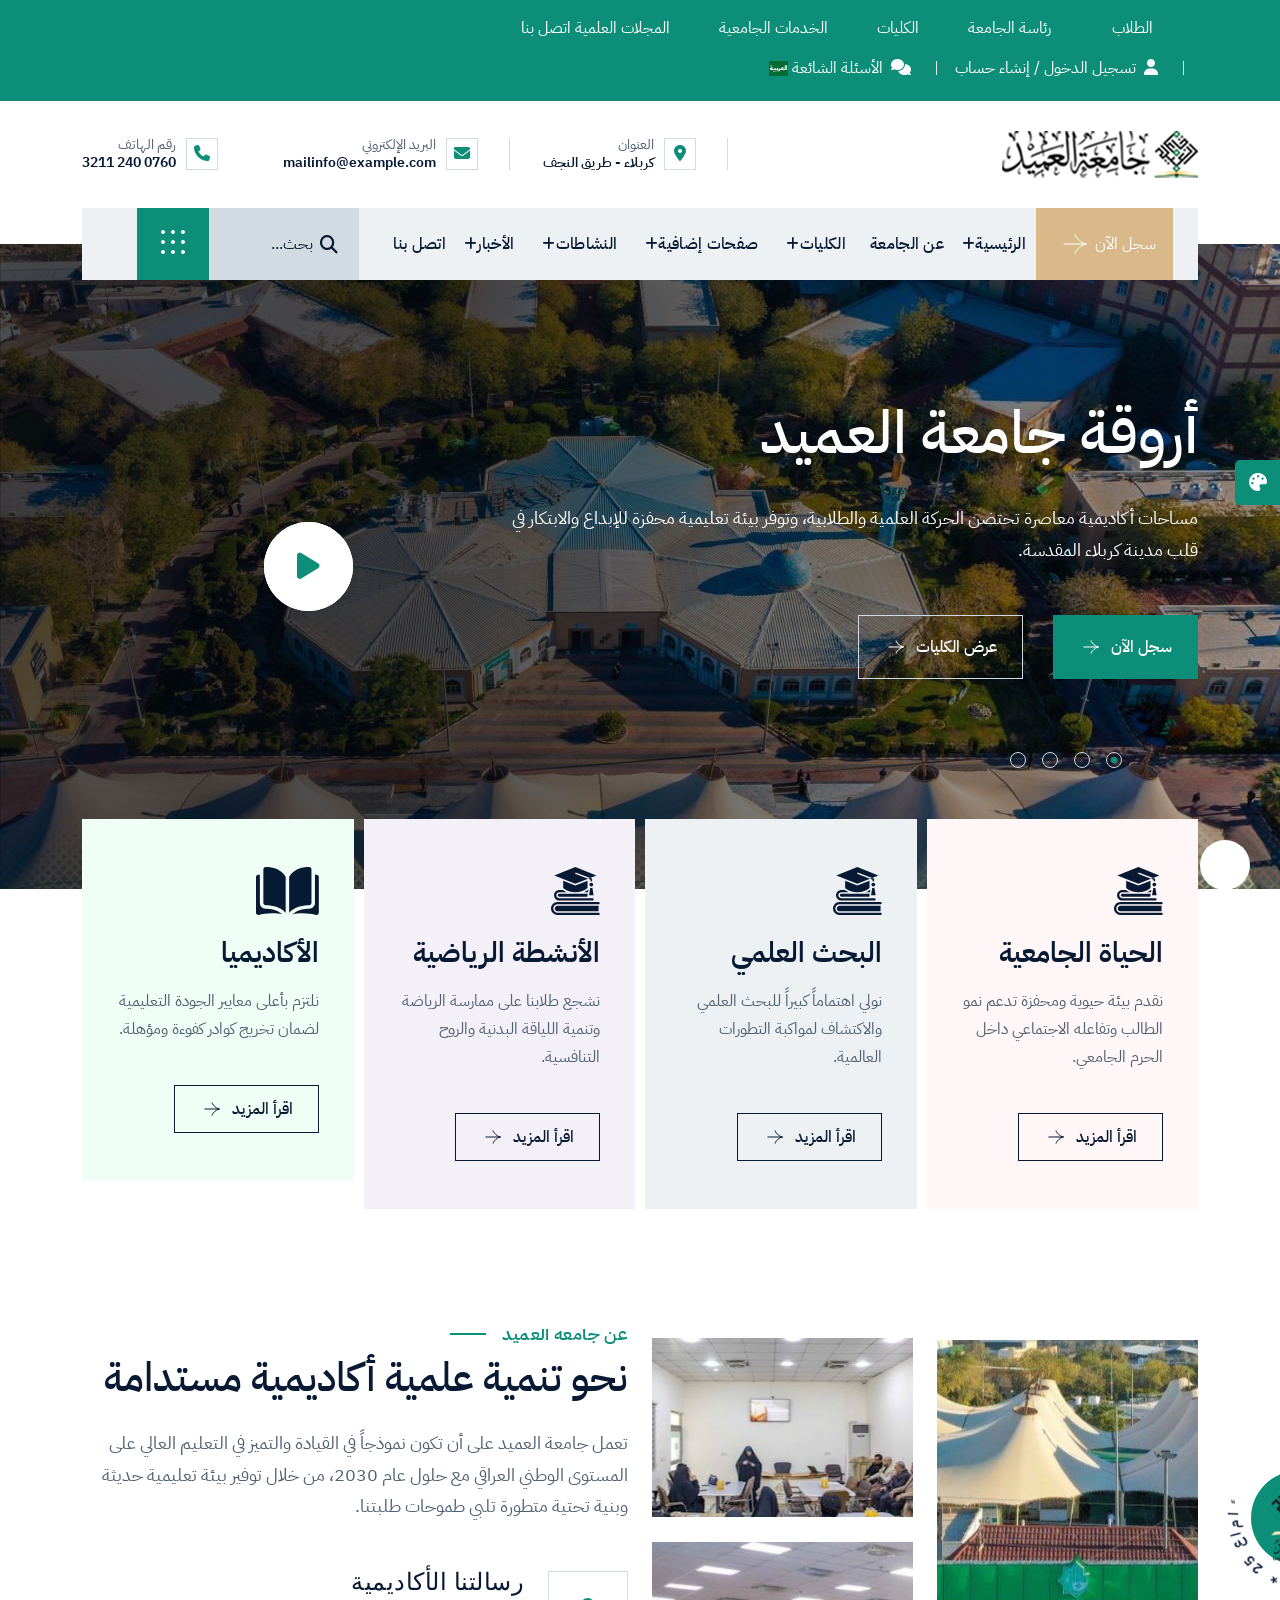
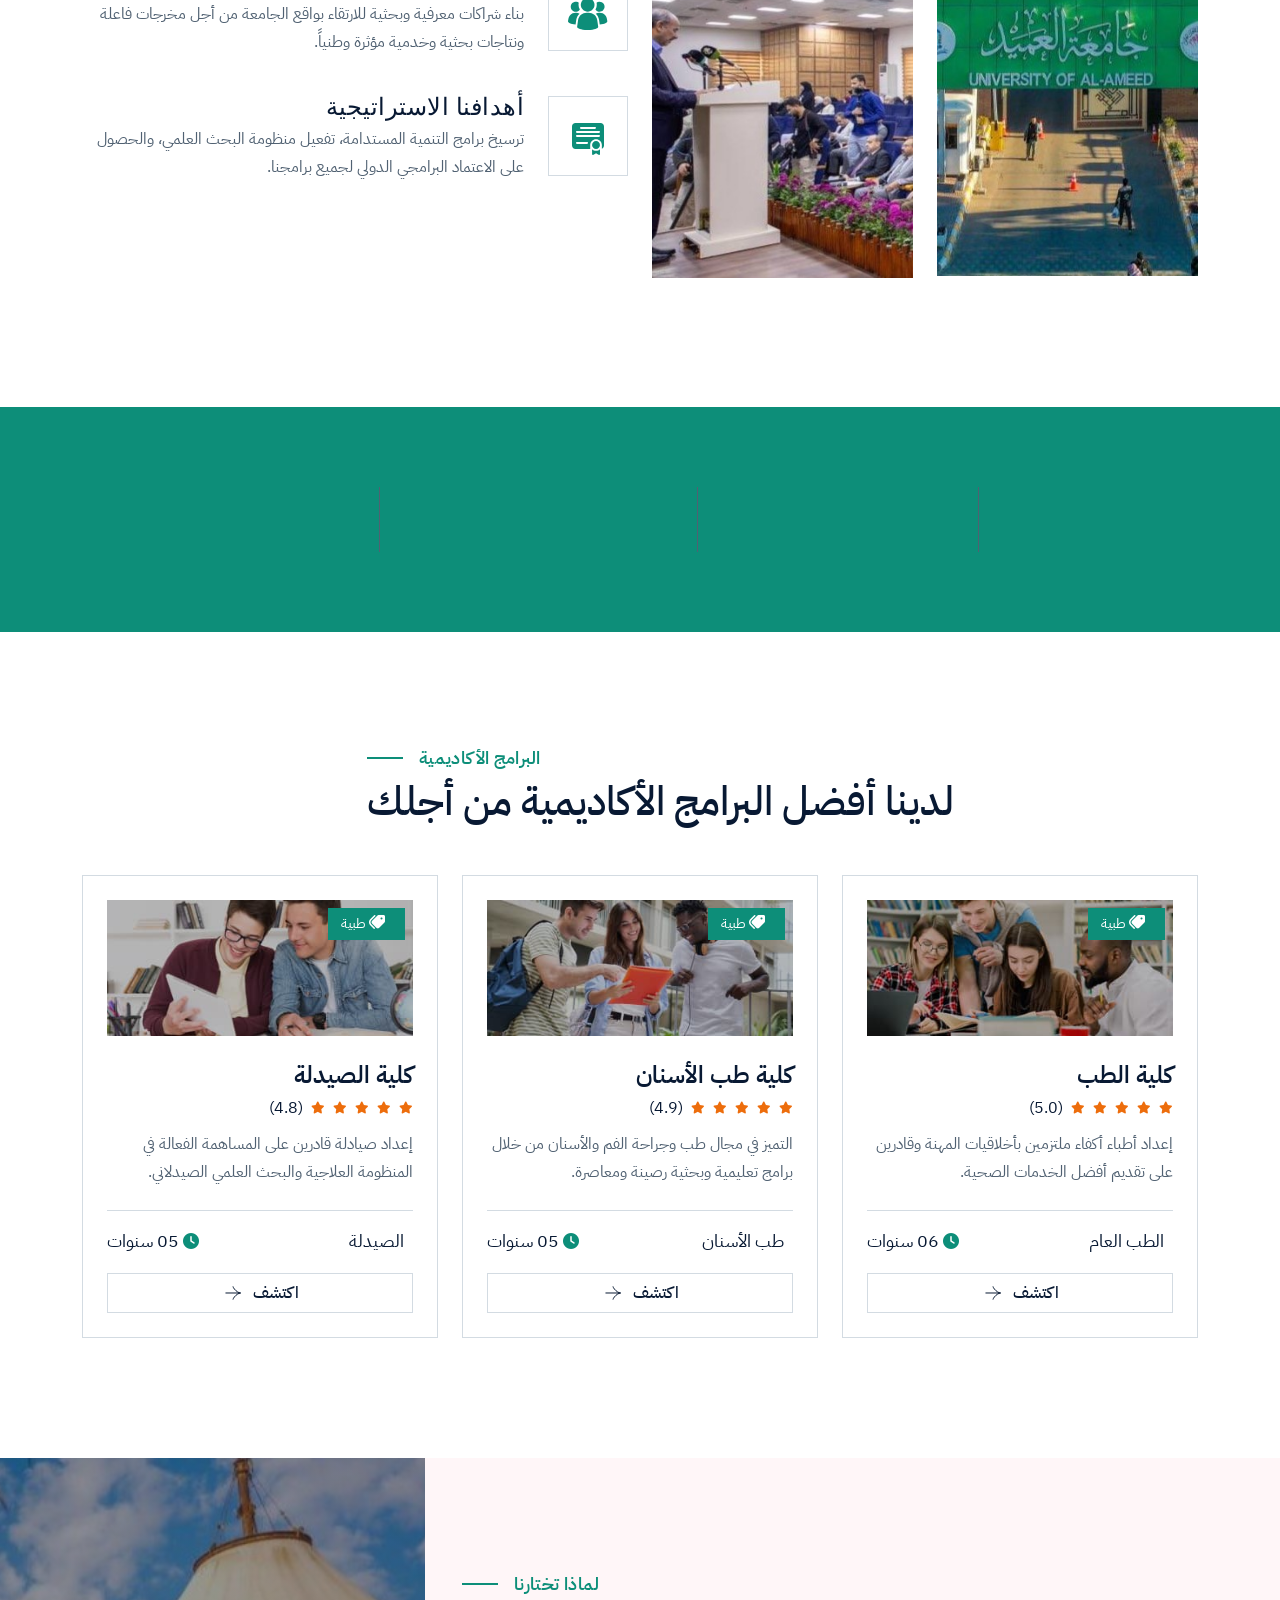
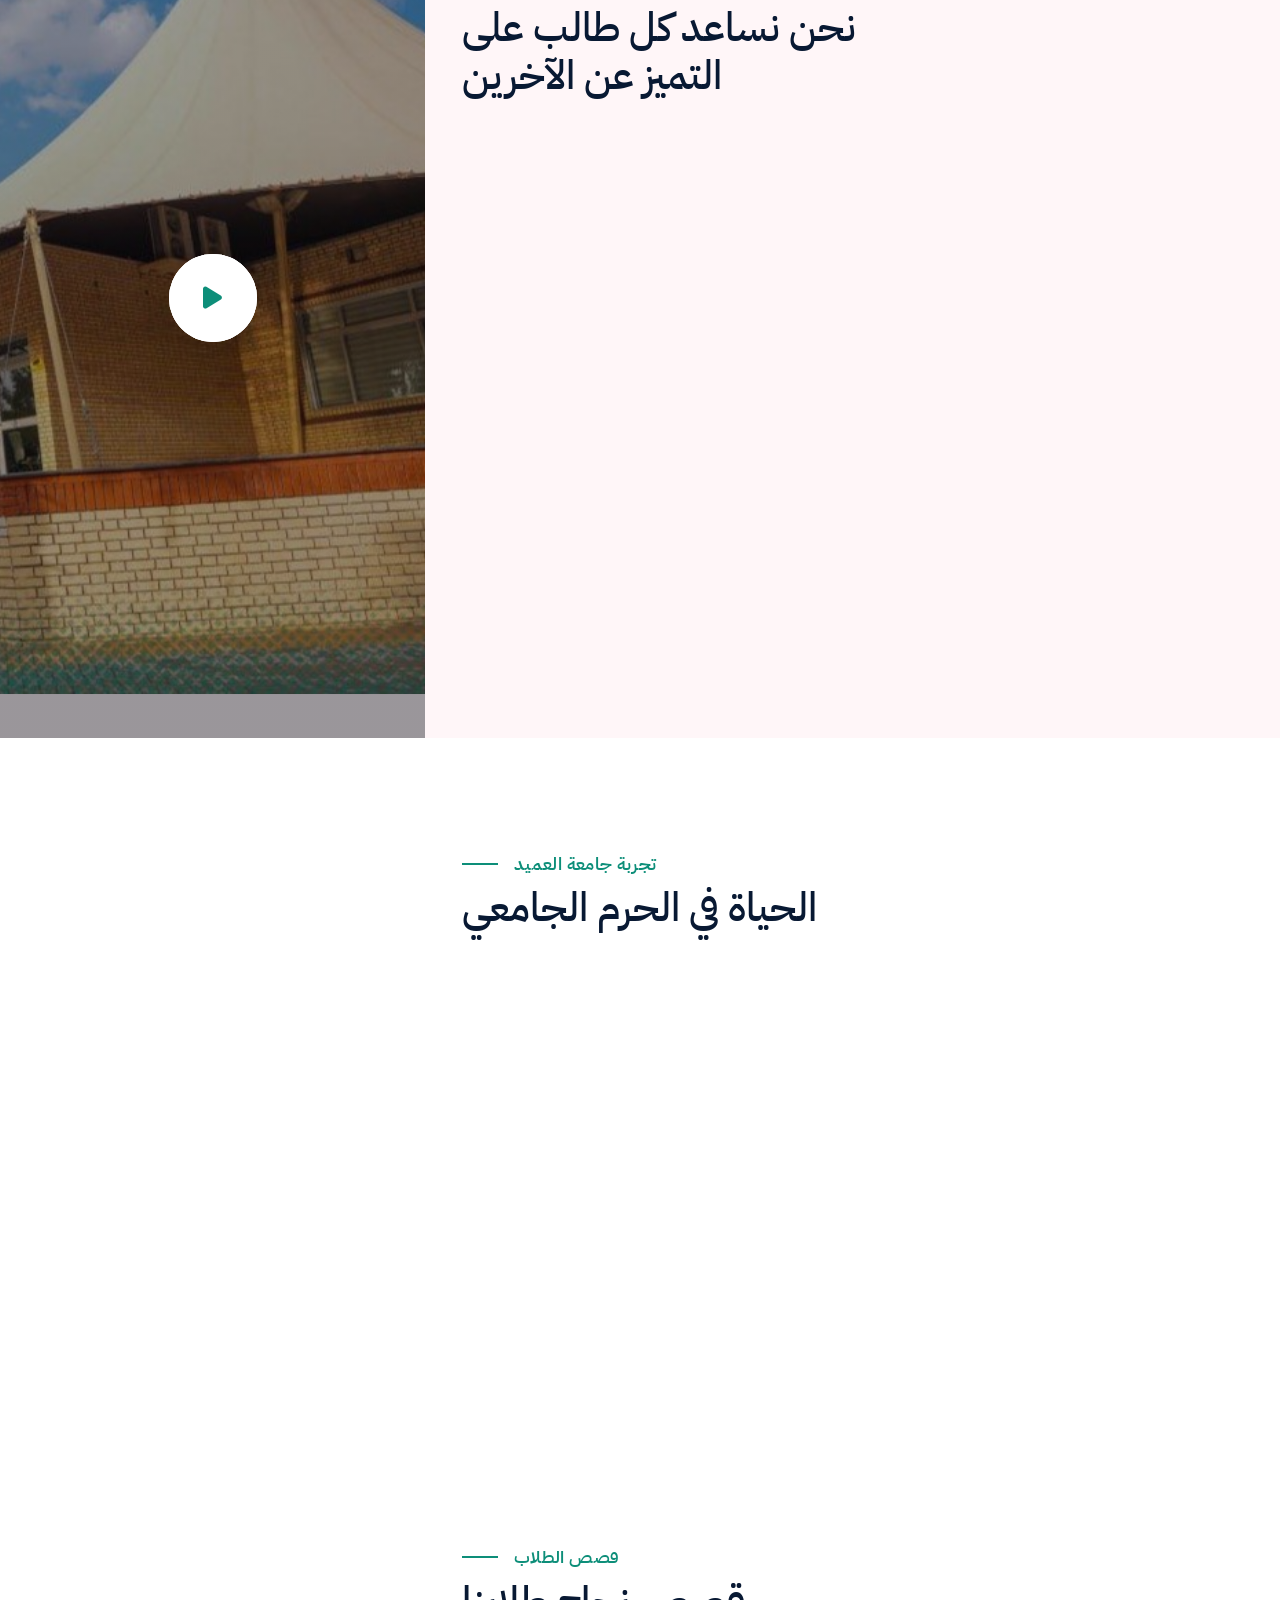
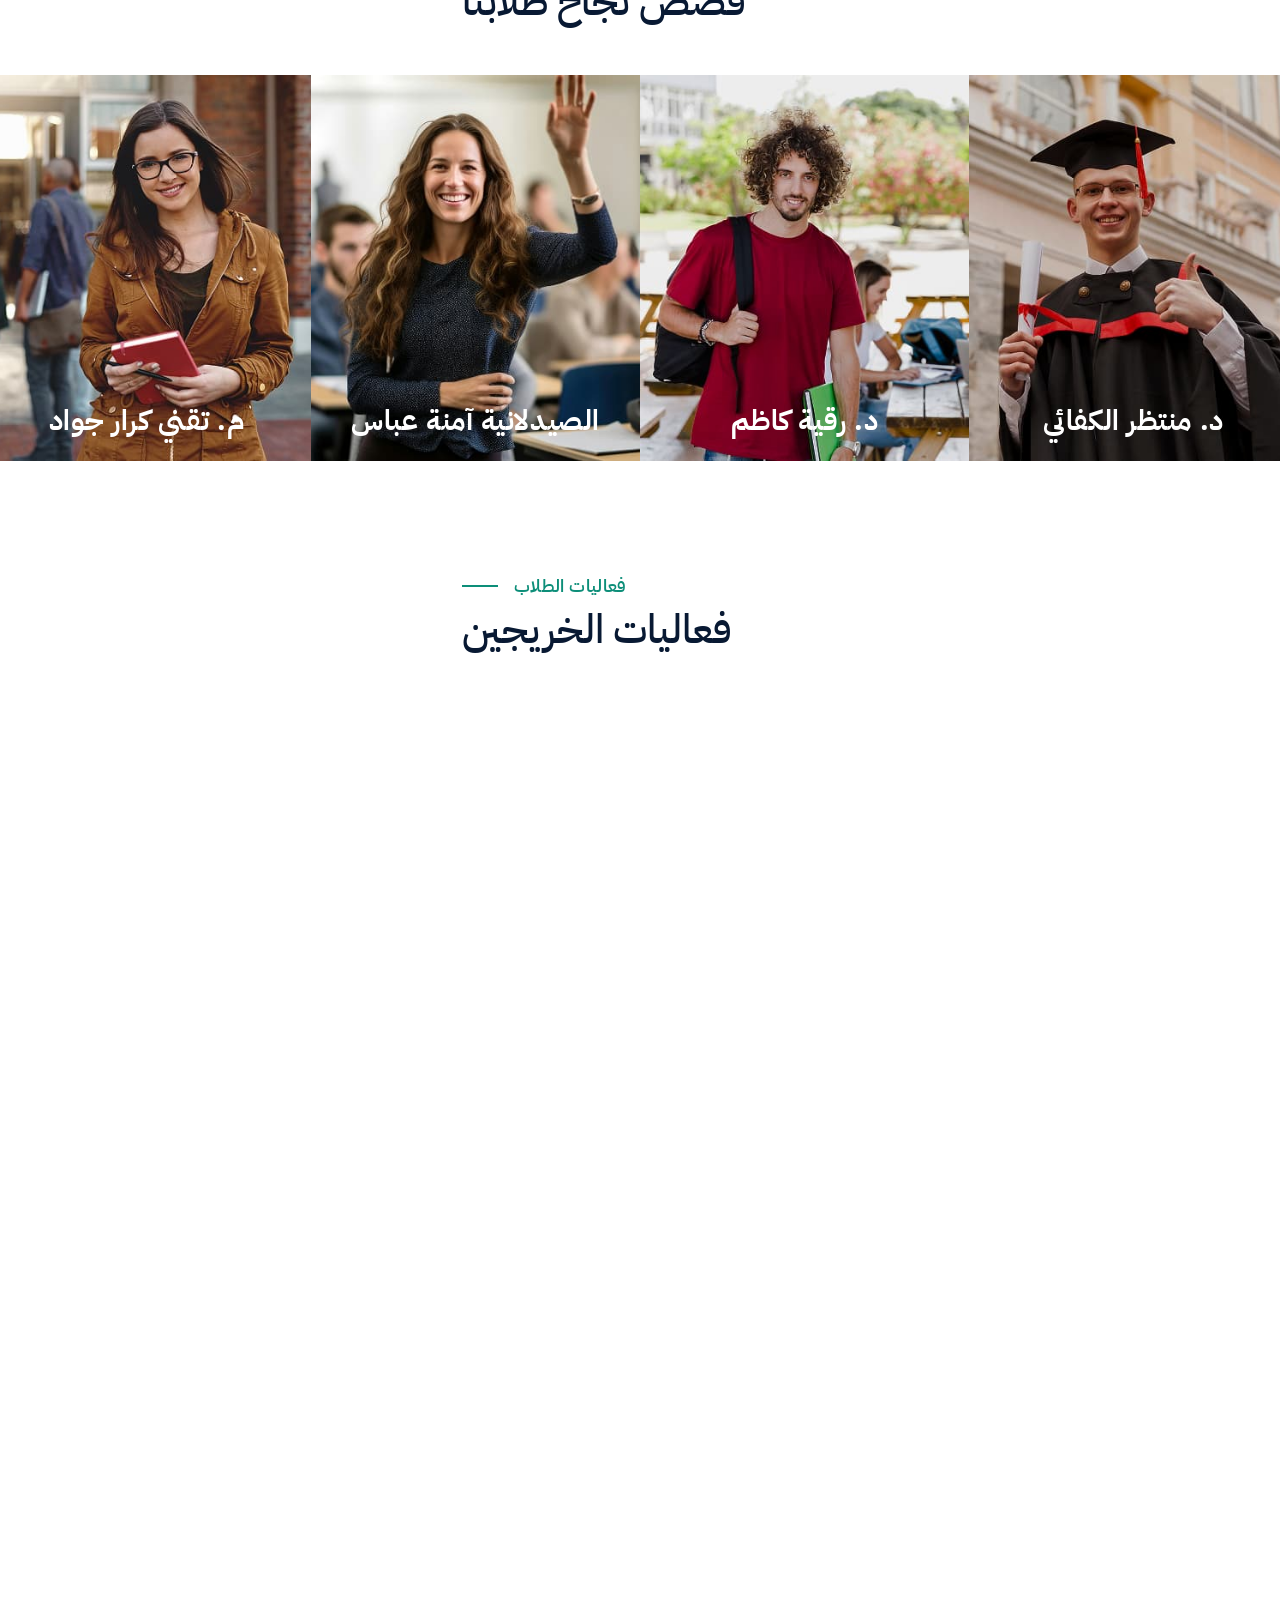
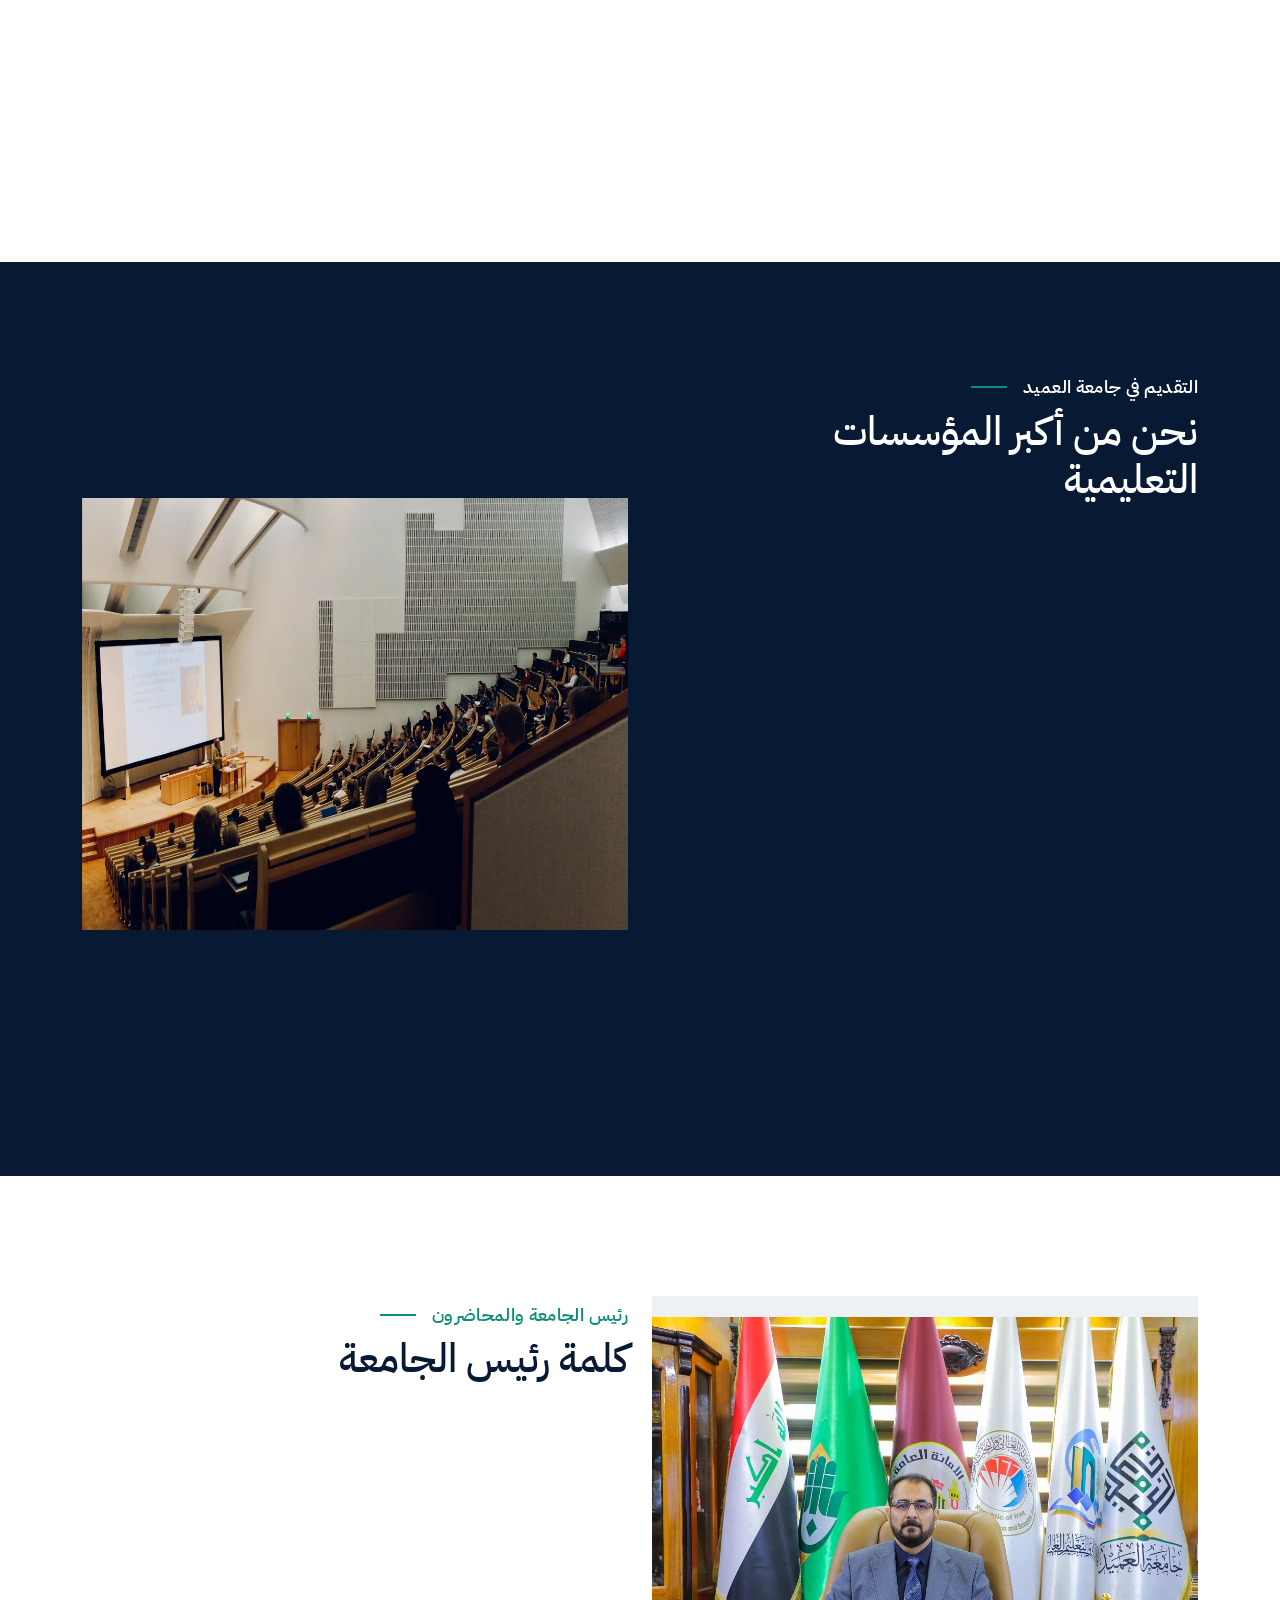
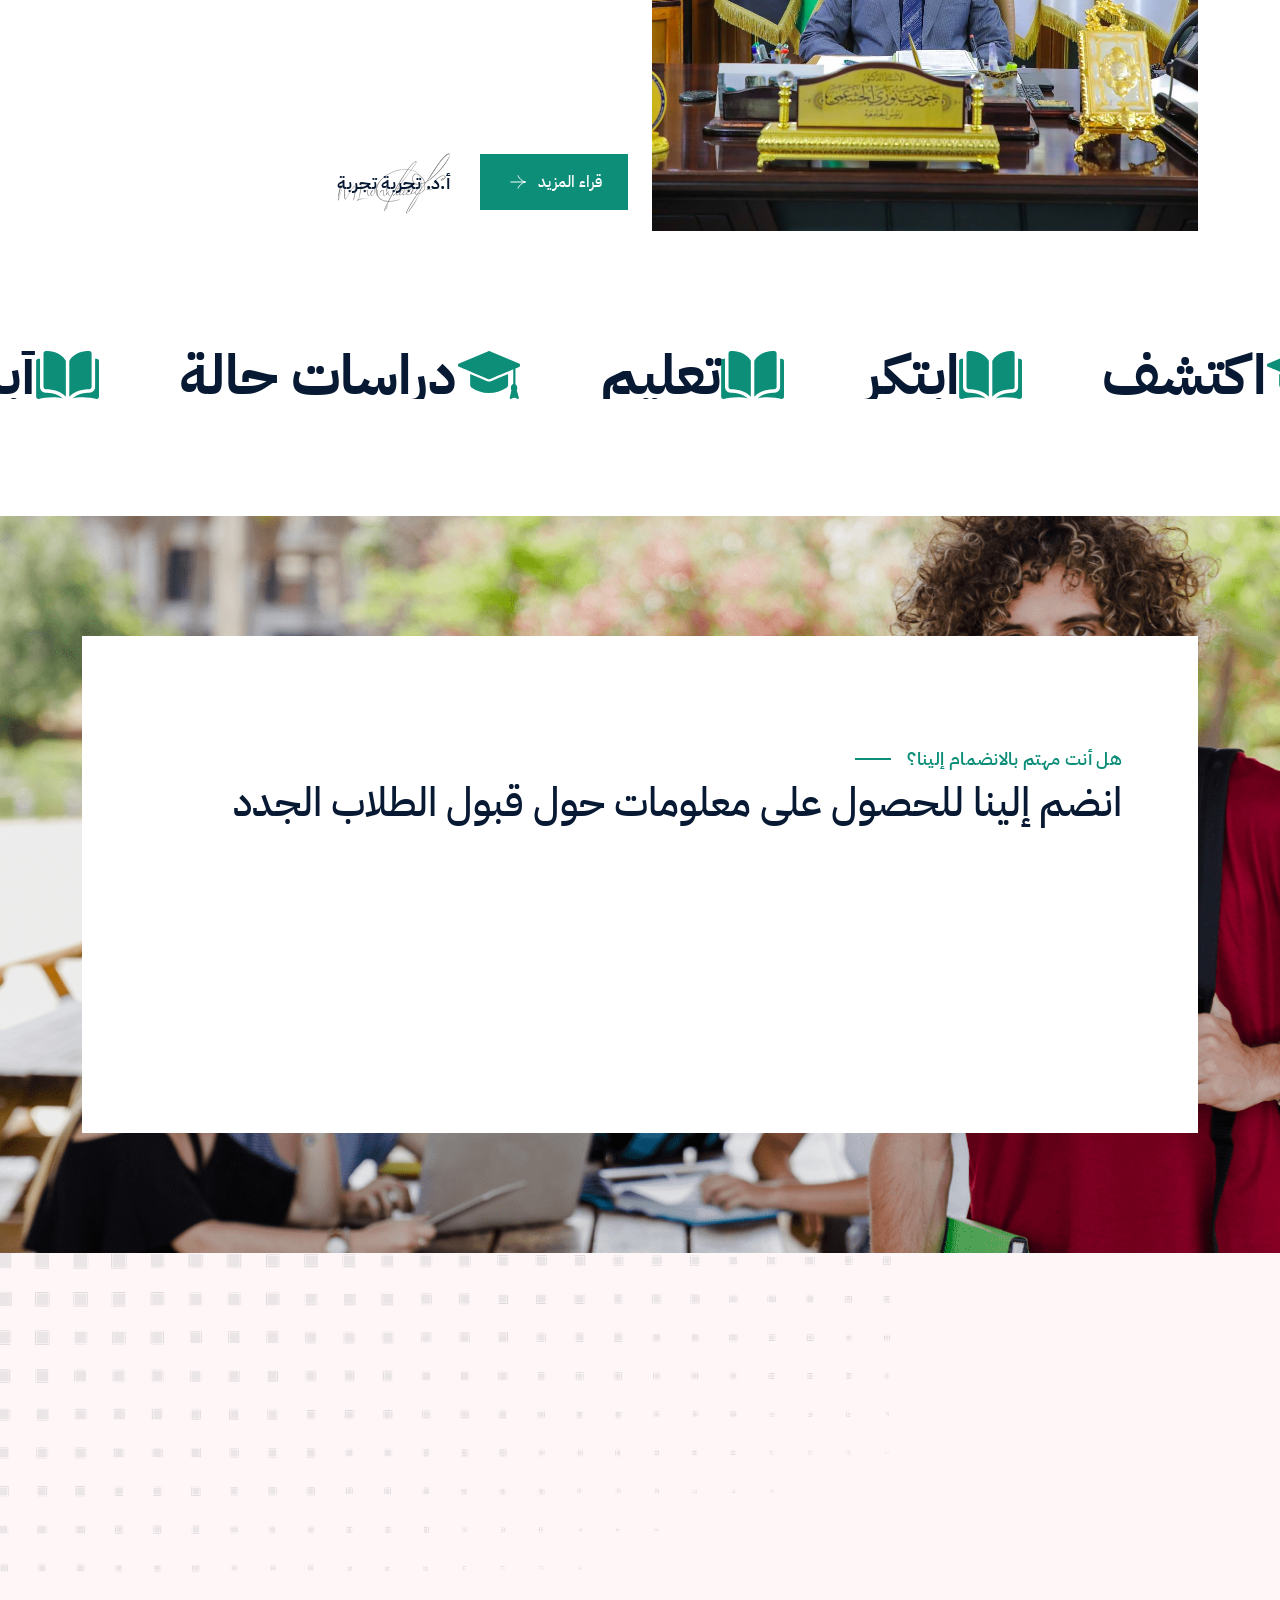
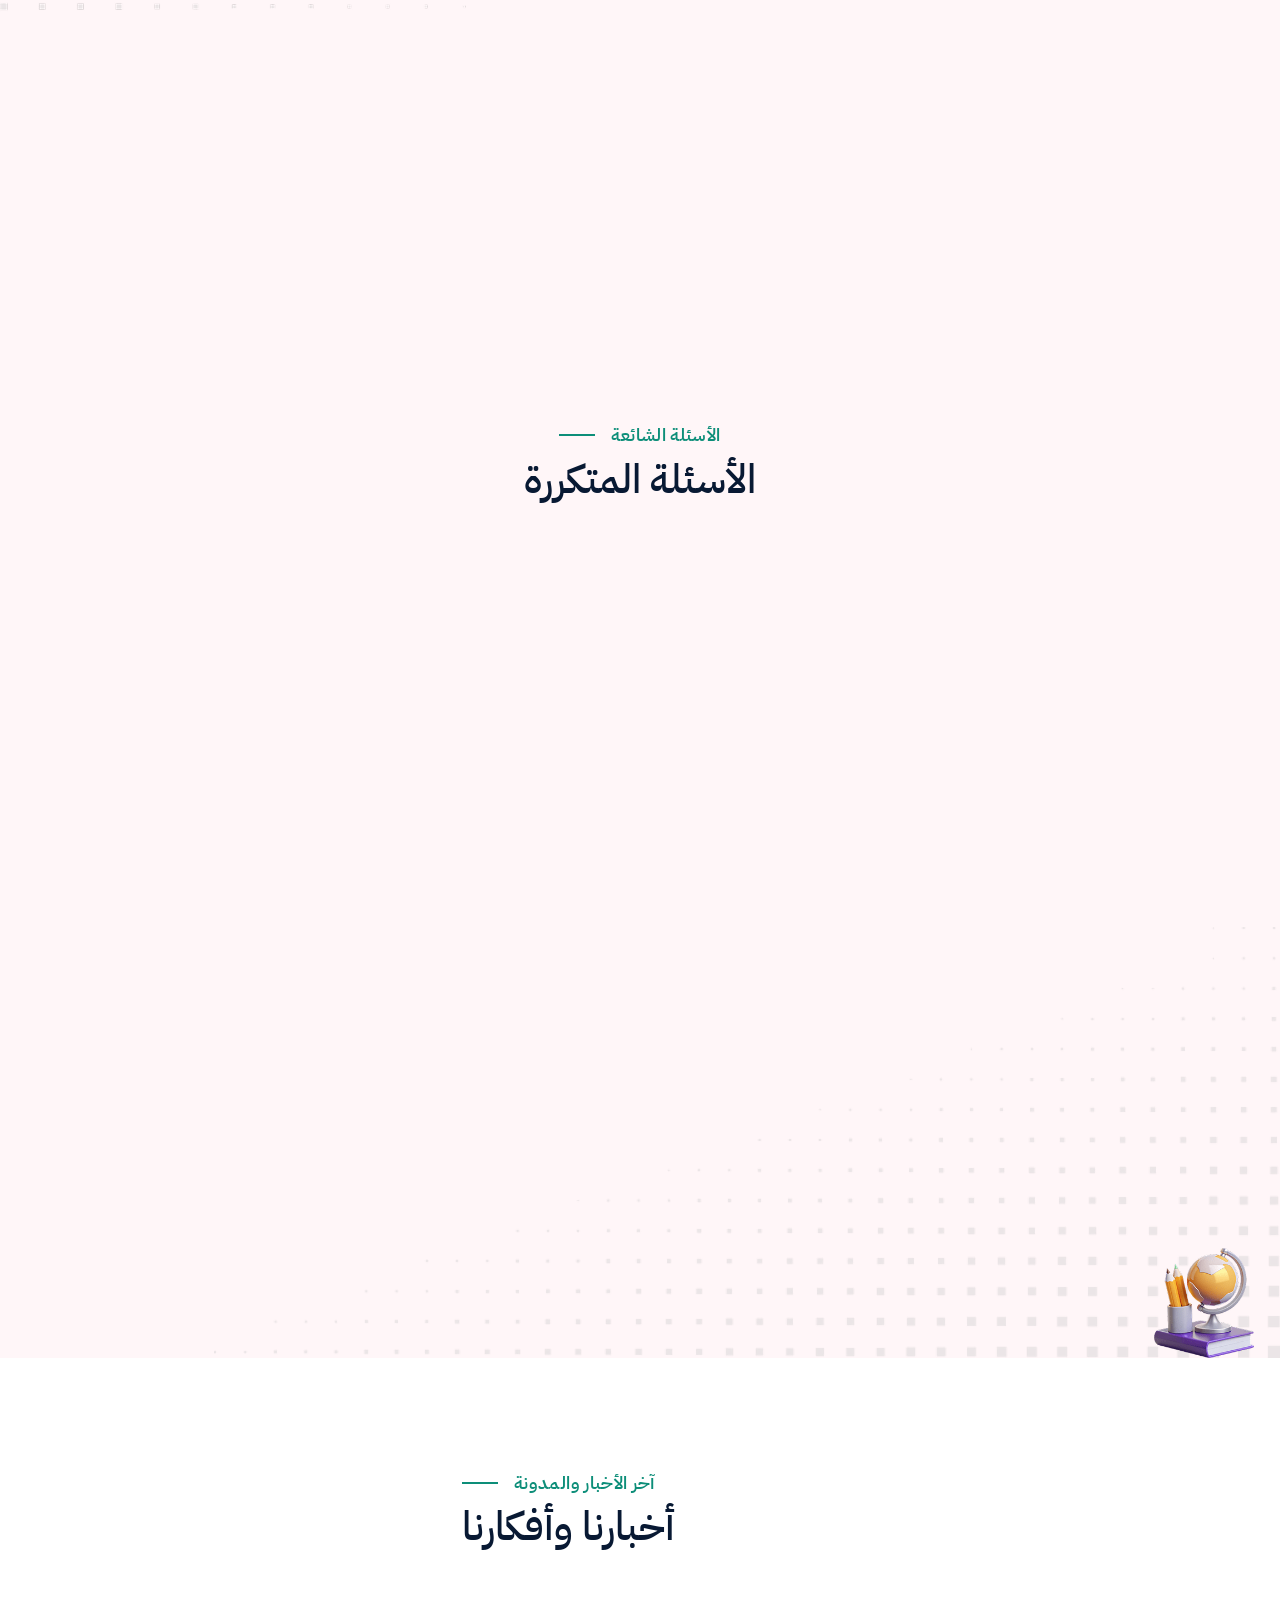
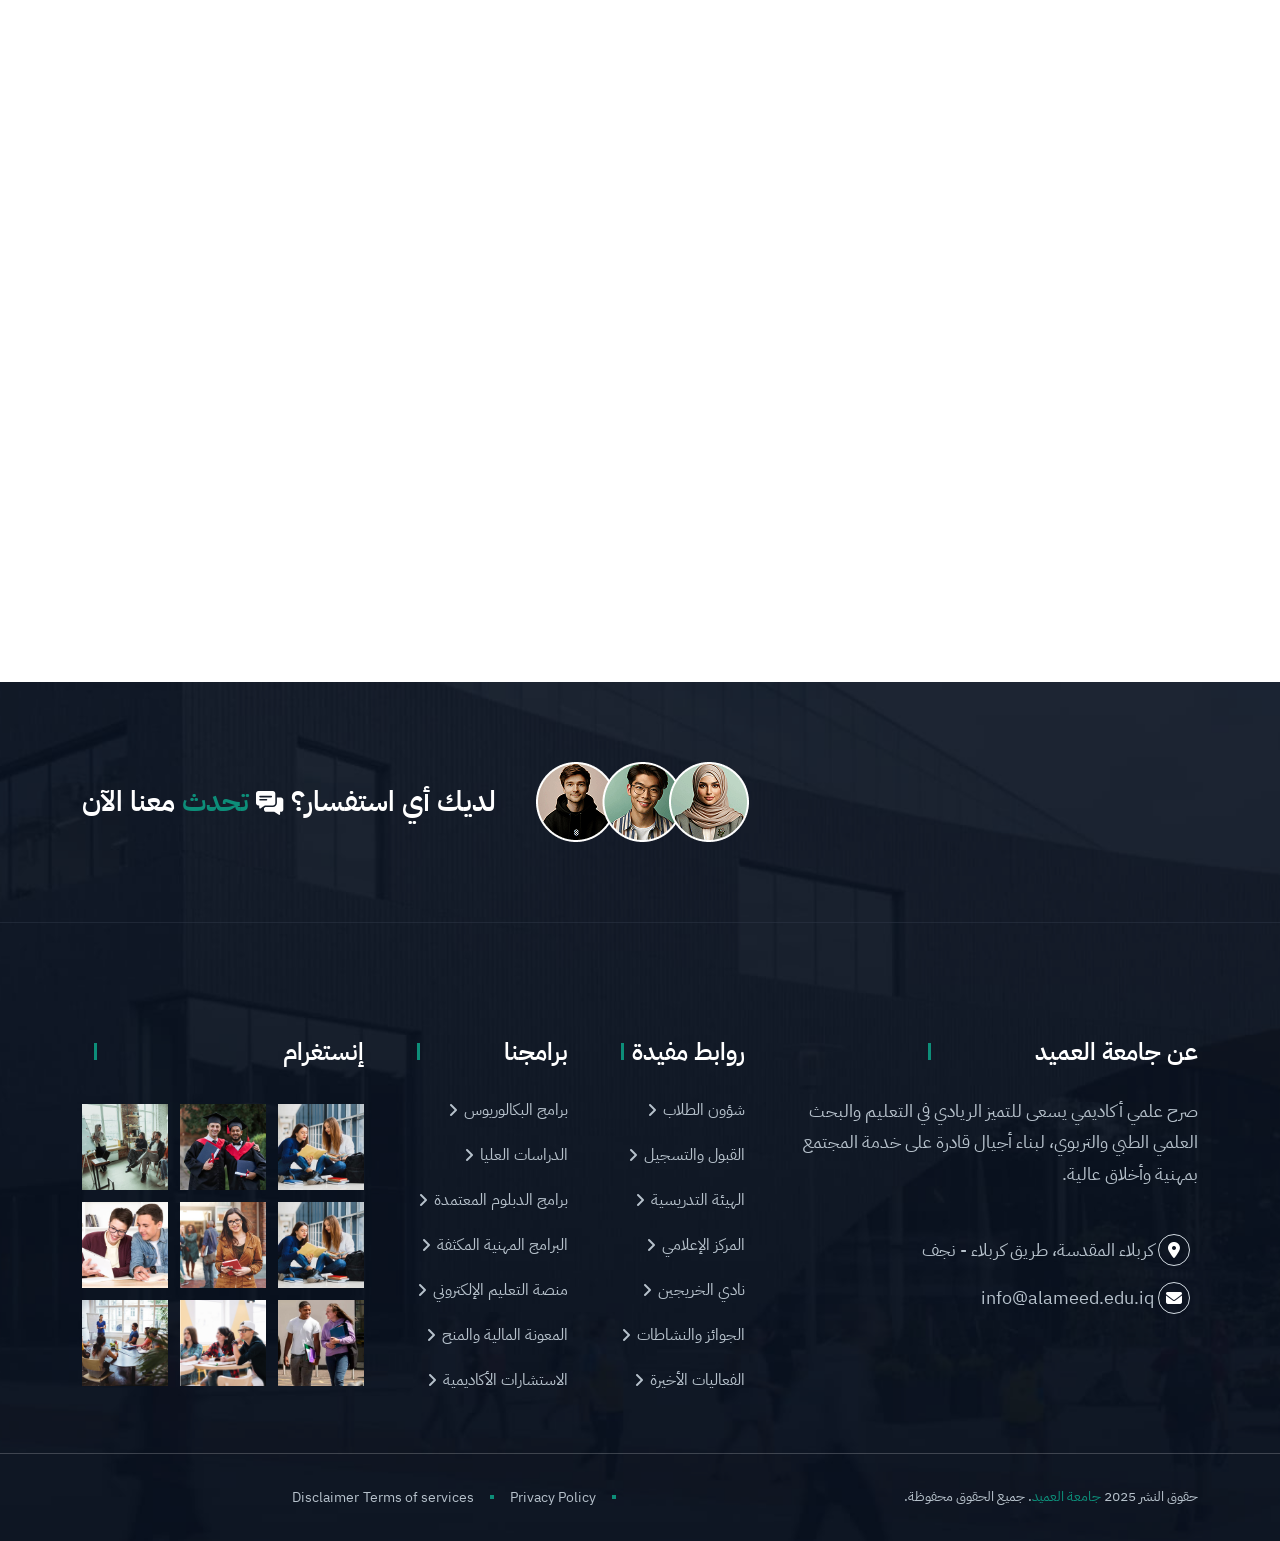
==== themehour/index.html @ c89ba3f0 "first commit" ====
<!doctype html>
<html class="no-js" lang="ar" dir="rtl">

<head>
    <meta charset="utf-8">
    <meta http-equiv="x-ua-compatible" content="ie=edge">
    <title>جامعة العميد - Al-Ameed University</title>
    <meta name="author" content="Al-Ameed University">
    <meta name="description"
        content="جامعة العميد - صرح علمي أكاديمي يسعى لتحقيق الريادة والتميز في التعليم الطبي والصحي">
    <meta name="keywords" content="جامعة العميد, كربلاء, العراق, طب, صيدلة, تمريض, أسنان">
    <meta name="robots" content="INDEX,FOLLOW">
    <meta name="viewport" content="width=device-width,initial-scale=1,shrink-to-fit=no">
    <link rel="apple-touch-icon" sizes="57x57" href="assets/img/favicons/apple-icon-57x57.png">
    <link rel="apple-touch-icon" sizes="60x60" href="assets/img/favicons/apple-icon-60x60.png">
    <link rel="apple-touch-icon" sizes="72x72" href="assets/img/favicons/apple-icon-72x72.png">
    <link rel="apple-touch-icon" sizes="76x76" href="assets/img/favicons/apple-icon-76x76.png">
    <link rel="apple-touch-icon" sizes="114x114" href="assets/img/favicons/apple-icon-114x114.png">
    <link rel="apple-touch-icon" sizes="120x120" href="assets/img/favicons/apple-icon-120x120.png">
    <link rel="apple-touch-icon" sizes="144x144" href="assets/img/favicons/apple-icon-144x144.png">
    <link rel="apple-touch-icon" sizes="152x152" href="assets/img/favicons/apple-icon-152x152.png">
    <link rel="apple-touch-icon" sizes="180x180" href="assets/img/favicons/apple-icon-180x180.png">
    <link rel="icon" type="image/png" sizes="192x192" href="assets/img/favicons/android-icon-192x192.png">
    <link rel="icon" type="image/png" sizes="32x32" href="assets/img/favicons/favicon-32x32.png">
    <link rel="icon" type="image/png" sizes="96x96" href="assets/img/favicons/favicon-96x96.png">
    <link rel="icon" type="image/png" sizes="16x16" href="assets/img/favicons/favicon-16x16.png">
    <link rel="manifest" href="assets/img/favicons/manifest.json">
    <meta name="msapplication-TileColor" content="#ffffff">
    <meta name="msapplication-TileImage" content="assets/img/favicons/ms-icon-144x144.png">
    <meta name="theme-color" content="#ffffff">
    <link rel="preconnect" href="https://fonts.googleapis.com">
    <link rel="preconnect" href="https://fonts.gstatic.com" crossorigin>
    <link
        href="https://fonts.googleapis.com/css2?family=Playfair+Display:ital,wght@0,400..900;1,400..900&family=Plus+Jakarta+Sans:ital,wght@0,200..800;1,200..800&family=Urbanist:ital,wght@0,100..900;1,100..900&display=swap"
        rel="stylesheet">
    <link rel="stylesheet" href="assets/css/bootstrap.min.css">
    <!-- Font Awesome 6 Pro CDN -->
    <link rel="stylesheet" href="https://cdnjs.cloudflare.com/ajax/libs/font-awesome/6.4.0/css/all.min.css">
    <!-- <link rel="stylesheet" href="assets/css/fontawesome.min.css"> -->
    <link rel="stylesheet" href="assets/css/magnific-popup.min.css">
    <link rel="stylesheet" href="assets/css/swiper-bundle.min.css">
    <link rel="stylesheet" href="assets/css/style.css">
</head>

<body>
    <div class="color-scheme-wrap active"><button class="switchIcon"><i class="fa-solid fa-palette"></i></button>
        <h3 class="color-scheme-wrap-title text-center">Color Switcher</h3>
        <div class="color-switch-btns"><button data-color="#FF4F38"><i class="fa-solid fa-droplet"></i></button> <button
                data-color="#3282FB"><i class="fa-solid fa-droplet"></i></button> <button data-color="#563BFB"><i
                    class="fa-solid fa-droplet"></i></button> <button data-color="#27AE60"><i
                    class="fa-solid fa-droplet"></i></button> <button data-color="#FF7E02"><i
                    class="fa-solid fa-droplet"></i></button></div>
    </div>
    <div class="preloader"><button class="th-btn preloaderCls">الغاء</button>
        <div class="preloader-inner"><img src="assets/img/logo.png" alt="جامعة العميد" class="preloader-logo"></div>
    </div>
    <div class="sidemenu-wrapper">
        <div class="sidemenu-content"><button class="closeButton sideMenuCls"><i class="fa-solid fa-xmark"></i></button>
            <div class="widget footer-widget">
                <div class="th-widget-about">
                    <div class="about-logo"><a href="index.html"><img src="assets/img/logo2.svg" alt="Stadum"></a></div>
                    <p class="about-text">منذ عام 1999، عندما تبنى فريق جامعة العميد تفويضه لبث حياة جديدة في المجال
                        الأكاديمي، كان تحول الجامعة مذهلاً بكل المقاييس. </p>
                    <div class="footer-info"><a href="#"><span class="footer-info-icon"><i
                                    class="fa-solid fa-location-dot"></i></span> كربلاء المقدسة، طريق النجف - كربلاء
                        </a><a href="mailto:infomail@example.com"><span class="footer-info-icon"><i
                                    class="fa-solid fa-envelope"></i></span> infomail@example.com</a></div>
                </div>
            </div>
            <div class="widget footer-widget">
                <h3 class="widget_title">أحدث المقالات</h3>
                <div class="recent-post-wrap">
                    <div class="recent-post">
                        <div class="media-img"><a href="blog-details.html"><img
                                    src="assets/img/blog/recent-post-1-1.jpg" alt="Blog Image"></a></div>
                        <div class="media-body">
                            <h4 class="post-title"><a class="text-inherit" href="blog-details.html">رواد في آفاق أعضاء
                                    هيئة التدريس</a></h4>
                            <div class="recent-post-meta"><a href="blog.html"><i
                                        class="far fa-calendar"></i>26/6/2025</a></div>
                        </div>
                    </div>
                    <div class="recent-post">
                        <div class="media-img"><a href="blog-details.html"><img
                                    src="assets/img/blog/recent-post-1-2.jpg" alt="Blog Image"></a></div>
                        <div class="media-body">
                            <h4 class="post-title"><a class="text-inherit" href="blog-details.html">التركيز على
                                    المستقبل: الاستعداد للغد</a></h4>
                            <div class="recent-post-meta"><a href="blog.html"><i
                                        class="far fa-calendar"></i>24/6/2025</a></div>
                        </div>
                    </div>
                    <div class="recent-post">
                        <div class="media-img"><a href="blog-details.html"><img
                                    src="assets/img/blog/recent-post-1-3.jpg" alt="Blog Image"></a></div>
                        <div class="media-body">
                            <h4 class="post-title"><a class="text-inherit" href="blog-details.html">المبادرة الخضراء:
                                    الاستدامة في العمل</a></h4>
                            <div class="recent-post-meta"><a href="blog.html"><i
                                        class="far fa-calendar"></i>24/6/2025</a></div>
                        </div>
                    </div>
                </div>
            </div>
            <div class="widget footer-widget">
                <h3 class="widget_title">الوسوم الشائعة</h3>
                <div class="th-social"><a href="https://facebook.com"><i class="fab fa-facebook-f"></i></a> <a
                        href="https://twitter.com"><i class="fab fa-twitter"></i></a> <a href="https://pinterest.com"><i
                            class="fab fa-pinterest-p"></i></a> <a href="https://linkedin.com"><i
                            class="fab fa-linkedin-in"></i></a> <a href="https://linkedin.com"><i
                            class="fab fa-instagram"></i></a></div>
            </div>
        </div>
    </div>
    <div class="popup-search-box"><button class="searchClose"><i class="fa-solid fa-xmark"></i></button>
        <form action="#"><input type="text" placeholder="ما الذي تبحث عنه؟"> <button type="submit"><i
                    class="fa-solid fa-magnifying-glass"></i></button></form>
    </div>
    <div class="th-menu-wrapper">
        <div class="th-menu-area text-center"><button class="th-menu-toggle"><i class="fa-solid fa-xmark"></i></button>
            <div class="mobile-logo"><a href="index.html"><img src="assets/img/logo.png" alt="Stadum"></a>
            </div>
            <div class="th-mobile-menu">
                <ul>
                    <li class="menu-item-has-children"><a href="index.html">الرئيسية</a>
                        <ul class="sub-menu">
                            <li><a href="index.html">رئيسية الجامعة</a></li>
                            <li><a href="home-admission.html">رئيسية القبول</a></li>
                            <li><a href="home-courses.html">رئيسية الدورات</a></li>
                        </ul>
                    </li>
                    <li><a href="about.html">عن الجامعة</a></li>
                    <li class="menu-item-has-children"><a href="#">البرامج الأكاديمية</a>
                        <ul class="sub-menu">
                            <li><a href="program.html">البرامج نمط 1</a></li>
                            <li><a href="program-2.html">البرامج نمط 2</a></li>
                            <li><a href="program-details.html">تفاصيل البرنامج</a></li>
                            <li><a href="program-details-sidebar.html">تفاصيل البرنامج مع شريط جانبي</a></li>
                        </ul>
                    </li>
                    <li class="menu-item-has-children"><a href="#">الصفحات</a>
                        <ul class="sub-menu">
                            <li class="menu-item-has-children"><a href="#">المتجر</a>
                                <ul class="sub-menu">
                                    <li><a href="shop.html">المتجر</a></li>
                                    <li><a href="shop-details.html">تفاصيل المنتج</a></li>
                                    <li><a href="cart.html">سلة التسوق</a></li>
                                    <li><a href="checkout.html">الدفع</a></li>
                                    <li><a href="wishlist.html">قائمة الأمنيات</a></li>
                                </ul>
                            </li>
                            <li class="menu-item-has-children"><a href="#">الكليات</a>
                                <ul class="sub-menu">
                                    <li><a href="#">كلية الطب</a></li>
                                    <li><a href="#">كلية طب الأسنان</a></li>
                                    <li><a href="#">كلية الصيدلة</a></li>
                                    <li><a href="#">كلية التقنيات الصحية والطبية</a>
                                        <ul class="sub-menu">
                                            <li><a href="#">قسم تقنيات عناية القلب</a></li>
                                            <li><a href="#">قسم تقنيات طب الطوارئ</a></li>
                                        </ul>
                                    </li>
                                    <li><a href="#">كلية التمريض</a></li>
                                    <li><a href="#">كلية التربية الأساسية للبنات</a>
                                        <ul class="sub-menu">
                                            <li><a href="#">قسم اللغة الانكليزية</a></li>
                                            <li><a href="#">قسم اللغة العربية</a></li>
                                            <li><a href="#">قسم رياض الأطفال</a></li>
                                        </ul>
                                    </li>
                                </ul>
                            </li>
                            <li><a href="alumni.html">صفحة الخريجين</a></li>
                            <li class="menu-item-has-children"><a href="#">الأبحاث</a>
                                <ul class="sub-menu">
                                    <li><a href="research.html">الأبحاث</a></li>
                                    <li><a href="research-details.html">تفاصيل البحث</a></li>
                                </ul>
                            </li>
                            <li class="menu-item-has-children"><a href="#">التدريس</a>
                                <ul class="sub-menu">
                                    <li><a href="teacher.html">المدرسون</a></li>
                                    <li><a href="teacher-details.html">تفاصيل المدرس</a></li>
                                </ul>
                            </li>
                            <li><a href="campus.html">الحياة الجامعية</a></li>
                            <li><a href="pricing.html">خطط الأسعار</a></li>
                            <li><a href="faq.html">الأسئلة الشائعة</a></li>
                            <li><a href="error.html">صفحة الخطأ</a></li>
                        </ul>
                    </li>
                    <li class="menu-item-has-children"><a href="#">الفعاليات</a>
                        <ul class="sub-menu">
                            <li><a href="event.html">صفحة الفعاليات</a></li>
                            <li><a href="event-details.html">تفاصيل الفعالية</a></li>
                        </ul>
                    </li>
                    <li class="menu-item-has-children"><a href="#">المدونة</a>
                        <ul class="sub-menu">
                            <li><a href="blog.html">المدونة</a></li>
                            <li><a href="blog-details.html">تفاصيل المقال</a></li>
                            <li><a href="blog-details-sidebar.html">المقال مع شريط جانبي</a></li>
                        </ul>
                    </li>
                    <li><a href="contact.html">اتصل بنا</a></li>
                </ul>
            </div>
        </div>
    </div>
    <header class="th-header header-layout1">
        <div class="header-top">
            <div class="container th-container4">
                <div class="row justify-content-center justify-content-lg-between align-items-center gy-2">
                    <div class="col-auto d-none d-lg-block">
                        <div class="header-links">
                            <ul class="header-left-wrap">
                                <li>
                                    <div class="dropdown-link"><a class="dropdown-toggle" href="#" role="button"
                                            id="dropdownMenuLink1" data-bs-toggle="dropdown"
                                            aria-expanded="false">الطلاب</a>
                                        <ul class="dropdown-menu" aria-labelledby="dropdownMenuLink1">
                                            <li><a href="#">المنح الدراسية</a> <a href="#">الجمعيات</a> <a href="#">عبر
                                                    الإنترنت</a> <a href="#">ثنائي التعليم</a></li>
                                        </ul>
                                    </div>
                                </li>
                                <li><a href="#">رئاسة الجامعة</a></li>
                                <li><a href="#">الكليات</a></li>
                                <li><a href="#">الخدمات الجامعية</a></li>
                                <li><a href="#">المجلات العلمية</a></li>
                                <li><a href="#">اتصل بنا</a></li>
                            </ul>
                        </div>
                    </div>
                    <div class="col-auto">
                        <div class="header-links">
                            <ul class="header-right-wrap">
                                <li><i class="fa-solid fa-user ps-2"></i><a href="#login-form"
                                        class="popup-content">تسجيل
                                        الدخول /
                                        إنشاء حساب</a></li>
                                <li><i class="fa-solid fa-comments ps-2"></i><a href="faq.html">الأسئلة الشائعة</a></li>
                                <li>
                                    <div class="dropdown-link"><a class="dropdown-toggle" href="#" role="button"
                                            id="dropdownMenuLink2" data-bs-toggle="dropdown" aria-expanded="false"><img
                                                src="assets/img/icon/langs.jpeg" alt=""></a>
                                        <ul class="dropdown-menu" aria-labelledby="dropdownMenuLink2">
                                            <li><a href="#">الألمانية</a> <a href="#">الفرنسية</a> <a
                                                    href="#">الإيطالية</a> <a href="#">اللاتفية</a> <a
                                                    href="#">الإسبانية</a> <a href="#">اليونانية</a>
                                            </li>
                                        </ul>
                                    </div>
                                </li>
                            </ul>
                        </div>
                    </div>
                </div>
            </div>
        </div>
        <div class="header-info d-none d-sm-block">
            <div class="container th-container2">
                <div class="row justify-content-between align-items-center">
                    <div class="col-auto">
                        <div class="header-logo"><a href="index.html"><img src="assets/img/logo.png" alt="Stadum"></a>
                        </div>
                    </div>
                    <div class="col-auto">
                        <div class="header-info-right">
                            <div class="header-info-item">
                                <div class="header-info-icon"><i class="fa-solid fa-location-dot"></i></div>
                                <div class="header-info-content"><span class="header-info-text">العنوان</span>
                                    <h3 class="header-info-title"><a href="#">كربلاء - طريق النجف</a></h3>
                                </div>
                            </div>
                            <div class="header-info-item">
                                <div class="header-info-icon"><i class="fa-solid fa-envelope"></i></div>
                                <div class="header-info-content"><span class="header-info-text">البريد الإلكتروني</span>
                                    <h3 class="header-info-title"><a
                                            href="tel:mailinfo@example.com">mailinfo@example.com</a></h3>
                                </div>
                            </div>
                            <div class="header-info-item">
                                <div class="header-info-icon"><i class="fa-solid fa-phone"></i></div>
                                <div class="header-info-content"><span class="header-info-text">رقم الهاتف</span>
                                    <h3 class="header-info-title"><a href="tel:+9647602403211">0760 240 3211</a>
                                    </h3>
                                </div>
                            </div>
                        </div>
                    </div>
                </div>
            </div>
        </div>
        <div class="sticky-wrapper">
            <div class="menu-area">
                <div class="container th-container2">
                    <div class="menu-wrapp">
                        <div class="row align-items-center justify-content-between">
                            <div class="col-auto">
                                <div class="header-left d-flex align-items-center">
                                    <div class="header-logo d-block d-sm-none"><a href="index.html"><img
                                                src="assets/img/logo.png" alt="Stadum"></a></div>
                                    <div class="header-button d-none d-sm-block"><a href="contact.html"
                                            class="th-btn">سجل الآن <img src="assets/img/icon/right-icon.svg"
                                                class="th-arrow" alt="أيقونة"></a></div>
                                    <nav class="main-menu d-none d-xl-block">
                                        <ul>
                                            <li class="menu-item-has-children"><a href="index.html">الرئيسية</a>
                                                <ul class="mega-menu mega-menu-content mega-scroll">
                                                    <li>
                                                        <div class="container">
                                                            <div class="row gy-4">
                                                                <div class="col-lg-4">
                                                                    <div class="mega-menu-box">
                                                                        <div class="mega-menu-img"><img
                                                                                src="assets/img/pages/home-university.jpg"
                                                                                alt="Home One">
                                                                            <div class="btn-wrap"><a href="index.html"
                                                                                    class="th-btn">Multipage</a> <a
                                                                                    href="home-university-op.html"
                                                                                    class="th-btn">Onepage</a></div>
                                                                        </div>
                                                                        <h3 class="mega-menu-title"><a
                                                                                href="index.html">رئيسية
                                                                                الجامعة</a></h3>
                                                                    </div>
                                                                </div>
                                                                <div class="col-lg-4">
                                                                    <div class="mega-menu-box">
                                                                        <div class="mega-menu-img"><img
                                                                                src="assets/img/pages/home-admission.jpg"
                                                                                alt="Home Two">
                                                                            <div class="btn-wrap"><a
                                                                                    href="home-admission.html"
                                                                                    class="th-btn">Multipage</a> <a
                                                                                    href="home-admission-op.html"
                                                                                    class="th-btn">Onepage</a></div>
                                                                        </div>
                                                                        <h3 class="mega-menu-title"><a
                                                                                href="home-admission.html">رئيسية
                                                                                القبول</a></h3>
                                                                    </div>
                                                                </div>
                                                                <div class="col-lg-4">
                                                                    <div class="mega-menu-box">
                                                                        <div class="mega-menu-img"><img
                                                                                src="assets/img/pages/home-courses.jpg"
                                                                                alt="Home Three">
                                                                            <div class="btn-wrap"><a
                                                                                    href="home-courses.html"
                                                                                    class="th-btn">Multipage</a> <a
                                                                                    href="home-courses-op.html"
                                                                                    class="th-btn">Onepage</a></div>
                                                                        </div>
                                                                        <h3 class="mega-menu-title"><a
                                                                                href="home-courses.html">رئيسية
                                                                                الدورات</a></h3>
                                                                    </div>
                                                                </div>
                                                            </div>
                                                        </div>
                                                    </li>
                                                </ul>
                                            </li>
                                            <li><a href="about.html">عن الجامعة</a></li>
                                            <li class="menu-item-has-children"><a href="#">الكليات</a>
                                                <ul class="sub-menu">
                                                    <li><a href="#">كلية الطب</a></li>
                                                    <li><a href="#">كلية طب الأسنان</a></li>
                                                    <li><a href="#">كلية الصيدلة</a></li>
                                                    <li><a href="#">كلية التقنيات الصحية والطبية</a>
                                                        <ul class="sub-menu">
                                                            <li><a href="#">قسم تقنيات عناية القلب</a></li>
                                                            <li><a href="#">قسم تقنيات طب الطوارئ</a></li>
                                                        </ul>
                                                    </li>
                                                    <li><a href="#">كلية التمريض</a></li>
                                                    <li><a href="#">كلية التربية الأساسية للبنات</a>
                                                        <ul class="sub-menu">
                                                            <li><a href="#">قسم اللغة الانكليزية</a></li>
                                                            <li><a href="#">قسم اللغة العربية</a></li>
                                                            <li><a href="#">قسم رياض الأطفال</a></li>
                                                        </ul>
                                                    </li>
                                                </ul>
                                            </li>
                                            <li class="menu-item-has-children"><a href="#">صفحات إضافية</a>
                                                <ul class="sub-menu">
                                                    <li><a href="campus.html">الحياة الجامعية</a></li>
                                                    <li><a href="pricing.html">خطط الأسعار</a></li>
                                                    <li><a href="faq.html">الأسئلة الشائعة</a></li>
                                                    <li><a href="error.html">صفحة الخطأ</a></li>
                                                </ul>
                                            </li>
                                            <li class="menu-item-has-children"><a href="#">النشاطات</a>
                                                <ul class="sub-menu">
                                                    <li><a href="event.html">نشاطات الجامعة</a></li>
                                                    <li><a href="event-details.html">تفاصيل النشاط</a></li>
                                                </ul>
                                            </li>
                                            <li class="menu-item-has-children"><a href="#">الأخبار</a>
                                                <ul class="sub-menu">
                                                    <li><a href="blog.html">آخر الأخبار</a></li>
                                                    <li><a href="blog-details.html">تفاصيل الخبر</a></li>
                                                </ul>
                                            </li>
                                            <li><a href="contact.html">اتصل بنا</a></li>
                                        </ul>
                                    </nav>
                                </div>
                            </div>
                            <div class="col-auto ms-lg-auto">
                                <div class="header-button">
                                    <form class="search-form"><input type="text" placeholder="بحث..."> <button
                                            type="submit"><i class="fa-solid fa-magnifying-glass"></i></button></form><a
                                        href="#" class="icon-btn sideMenuToggler d-none d-xl-block"><img
                                            src="assets/img/icon/grid2.svg" alt=""></a><button type="button"
                                        class="th-menu-toggle d-inline-block d-xl-none"><i
                                            class="fa-solid fa-bars"></i></button>
                                </div>
                            </div>
                        </div>
                    </div>
                </div>
            </div>
        </div>
    </header>
    <div class="th-hero-wrapper hero-1" id="hero">
        <div class="swiper th-slider" id="heroSlide" data-slider-options='{"effect":"fade"}'>
            <div class="swiper-wrapper">
                <div class="swiper-slide">
                    <div class="hero-inner">
                        <div class="th-hero-bg" data-bg-src="assets/img/hero/hero_1_1.jpg"></div>
                        <div class="container th-container2">
                            <div class="row gy-60 align-items-center">
                                <div class="col-xxl-6 col-xl-8 col-lg-9">
                                    <div class="hero-style1">
                                        <div class="hero-text-wrap">
                                            <h1 class="hero-title text-white" data-ani="slideinup"
                                                data-ani-delay="0.3s">أروقة جامعة العميد</h1>
                                            <p class="hero-text text-white" data-ani="slideinup" data-ani-delay="0.5s">
                                                مساحات أكاديمية معاصرة تحتضن الحركة العلمية والطلابية، وتوفر بيئة
                                                تعليمية
                                                محفزة للإبداع والابتكار في قلب مدينة كربلاء المقدسة.</p>
                                            <div class="btn-wrap justify-content-center justify-content-lg-start"
                                                data-ani="slideinup" data-ani-delay="0.8s"><a href="contact.html"
                                                    class="th-btn white-hover th-icon">سجل الآن</a> <a
                                                    href="program.html"
                                                    class="th-btn style-border1 th-icon white-hover">عرض الكليات</a>
                                            </div>
                                        </div>
                                    </div>
                                </div>
                                <div class="col-xxl-6 col-xl-4 col-lg-3">
                                    <div class="hero-video text-center ms-xl-5 ps-xl-5" data-ani="fadeinright"
                                        data-ani-delay="0.9s"><a href="https://www.youtube.com/watch?v=EZfLOSQ8hW8"
                                            class="video-play-btn popup-video"><i class="fa-solid fa-play"></i></a>
                                    </div>
                                </div>
                            </div>
                        </div>
                    </div>
                </div>
                <div class="swiper-slide">
                    <div class="hero-inner">
                        <div class="th-hero-bg" data-bg-src="assets/img/hero/hero_1_2.jpg"></div>
                        <div class="container th-container2">
                            <div class="row gy-60 align-items-center">
                                <div class="col-xxl-6 col-xl-8 col-lg-9">
                                    <div class="hero-style1">
                                        <div class="hero-text-wrap">
                                            <h1 class="hero-title text-white" data-ani="slideinup"
                                                data-ani-delay="0.3s">كلية الطب</h1>
                                            <p class="hero-text text-white" data-ani="slideinup" data-ani-delay="0.5s">
                                                الدفعة الثالثة من أطباء الغد. نلتزم بأعلى معايير التعليم الطبي والبحث
                                                العلمي
                                                لإعداد كوادر صحية كفؤة تسهم في خدمة المجتمع العراقي.</p>
                                            <div class="btn-wrap justify-content-center justify-content-lg-start"
                                                data-ani="slideinup" data-ani-delay="0.8s"><a href="contact.html"
                                                    class="th-btn white-hover th-icon">سجل الآن</a> <a
                                                    href="program.html"
                                                    class="th-btn style-border1 th-icon white-hover">عرض البرامج</a>
                                            </div>
                                        </div>
                                    </div>
                                </div>
                                <div class="col-xxl-6 col-xl-4 col-lg-3">
                                    <div class="hero-video text-center ms-xl-5 ps-xl-5" data-ani="fadeinright"
                                        data-ani-delay="0.9s"><a href="https://www.youtube.com/watch?v=EZfLOSQ8hW8"
                                            class="video-play-btn popup-video"><i
                                                class="fa-sharp fa-solid fa-play"></i></a></div>
                                </div>
                            </div>
                        </div>
                    </div>
                </div>
                <div class="swiper-slide">
                    <div class="hero-inner">
                        <div class="th-hero-bg" data-bg-src="assets/img/hero/hero_1_1.jpg"></div>
                        <div class="container th-container2">
                            <div class="row gy-60 align-items-center">
                                <div class="col-xxl-6 col-xl-8 col-lg-9">
                                    <div class="hero-style1">
                                        <div class="hero-text-wrap">
                                            <h1 class="hero-title text-white" data-ani="slideinup"
                                                data-ani-delay="0.3s">بيئة صحية آمنة</h1>
                                            <p class="hero-text text-white" data-ani="slideinup" data-ani-delay="0.5s">
                                                بالبحث العلمي الجاد والرصين، نرتقي لتحقيق بيئة صحية آمنة ومستدامة تسهم
                                                في
                                                تطوير الواقع الصحي والأكاديمي على المستوى الوطني.</p>
                                            <div class="btn-wrap justify-content-center justify-content-lg-start"
                                                data-ani="slideinup" data-ani-delay="0.8s"><a href="contact.html"
                                                    class="th-btn white-hover th-icon">سجل الآن</a> <a
                                                    href="program.html"
                                                    class="th-btn style-border1 th-icon white-hover">عرض البرامج</a>
                                            </div>
                                        </div>
                                    </div>
                                </div>
                                <div class="col-xxl-6 col-xl-4 col-lg-3">
                                    <div class="hero-video text-center ms-xl-5 ps-xl-5" data-ani="fadeinright"
                                        data-ani-delay="0.9s"><a href="https://www.youtube.com/watch?v=EZfLOSQ8hW8"
                                            class="video-play-btn popup-video"><i
                                                class="fa-sharp fa-solid fa-play"></i></a></div>
                                </div>
                            </div>
                        </div>
                    </div>
                </div>
                <div class="swiper-slide">
                    <div class="hero-inner">
                        <div class="th-hero-bg" data-bg-src="assets/img/hero/hero_1_2.jpg"></div>
                        <div class="container th-container2">
                            <div class="row gy-60 align-items-center">
                                <div class="col-xxl-6 col-xl-8 col-lg-9">
                                    <div class="hero-style1">
                                        <div class="hero-text-wrap">
                                            <h1 class="hero-title text-white" data-ani="slideinup"
                                                data-ani-delay="0.3s">جامعة العميد</h1>
                                            <p class="hero-text text-white" data-ani="slideinup" data-ani-delay="0.5s">
                                                مؤسسة أكاديمية أهلية معتمدة تسعى لتحقيق الريادة والتميز في التعليم الطبي
                                                والصحي، وتوفر خدمات طلابية متكاملة ومنشآت حديثة.</p>
                                            <div class="btn-wrap justify-content-center justify-content-lg-start"
                                                data-ani="slideinup" data-ani-delay="0.8s"><a href="contact.html"
                                                    class="th-btn white-hover th-icon">سجل الآن</a> <a
                                                    href="program.html"
                                                    class="th-btn style-border1 th-icon white-hover">عرض البرامج</a>
                                            </div>
                                        </div>
                                    </div>
                                </div>
                                <div class="col-xxl-6 col-xl-4 col-lg-3">
                                    <div class="hero-video text-center ms-xl-5 ps-xl-5" data-ani="fadeinright"
                                        data-ani-delay="0.9s"><a href="https://www.youtube.com/watch?v=EZfLOSQ8hW8"
                                            class="video-play-btn popup-video"><i
                                                class="fa-sharp fa-solid fa-play"></i></a></div>
                                </div>
                            </div>
                        </div>
                    </div>
                </div>
            </div>
            <div class="slider-pagination"></div>
        </div>
    </div>
    <div class="feature-sec-1 position-relative overflow-hidden space-bottom">
        <div class="about-shep-2 shape-mockup d-none d-xxl-block" data-top="19%" data-left="0%"><img
                src="assets/img/shape/feature-shep-home-1.png" alt="شكل"></div>
        <div class="container th-container2">
            <div class="row gx-10 gy-10">
                <div class="col-xl-3 col-md-6 feature-card_wrapp">
                    <div class="feature-card wow fadeInUp" data-wow-delay=".2s">
                        <div class="box-icon"><img src="assets/img/icon/feature-icon1-1.svg" alt="أيقونة"></div>
                        <h3 class="box-title">الحياة الجامعية</h3>
                        <p class="box-text style2">نقدم بيئة حيوية ومحفزة تدعم نمو الطالب وتفاعله الاجتماعي داخل الحرم
                            الجامعي.</p><a href="program.html" class="th-btn style-border2 th-icon">اقرأ المزيد</a>
                    </div>
                </div>
                <div class="col-xl-3 col-md-6 feature-card_wrapp">
                    <div class="feature-card wow fadeInUp" data-wow-delay=".4s">
                        <div class="box-icon"><img src="assets/img/icon/feature-icon1-2.svg" alt="أيقونة"></div>
                        <h3 class="box-title">البحث العلمي</h3>
                        <p class="box-text style2">نولي اهتماماً كبيراً للبحث العلمي والاكتشاف لمواكبة التطورات
                            العالمية.</p><a href="program.html" class="th-btn style-border2 th-icon">اقرأ المزيد</a>
                    </div>
                </div>
                <div class="col-xl-3 col-md-6 feature-card_wrapp">
                    <div class="feature-card wow fadeInUp" data-wow-delay=".6s">
                        <div class="box-icon"><img src="assets/img/icon/feature-icon1-3.svg" alt="أيقونة"></div>
                        <h3 class="box-title">الأنشطة الرياضية</h3>
                        <p class="box-text style2">نشجع طلابنا على ممارسة الرياضة وتنمية اللياقة البدنية والروح
                            التنافسية.</p><a href="program.html" class="th-btn style-border2 th-icon">اقرأ المزيد</a>
                    </div>
                </div>
                <div class="col-xl-3 col-md-6 feature-card_wrapp">
                    <div class="feature-card wow fadeInUp" data-wow-delay=".8s">
                        <div class="box-icon"><img src="assets/img/icon/feature-icon1-4.svg" alt="أيقونة"></div>
                        <h3 class="box-title">الأكاديميا</h3>
                        <p class="box-text style2">نلتزم بأعلى معايير الجودة التعليمية لضمان تخريج كوادر كفوءة ومؤهلة.
                        </p><a href="program.html" class="th-btn style-border2 th-icon">اقرأ المزيد</a>
                    </div>
                </div>
            </div>
        </div>
    </div>
    <div class="about1-area position-relative overflow-hidden space-bottom" id="about-sec">
        <div class="about-shep-2 shape-mockup d-none d-xxl-block" data-bottom="0%" data-right="0%"><img
                src="assets/img/shape/feature-shep-2-home-1.png" alt="شكل"></div><span
            class="about-shape-right shape-mockup jump-reverse" data-right="3%" data-top="2%"><img
                src="assets/img/shape/ab-shape1-2.png" alt=""></span>
        <div class="container">
            <div class="about-wrap1 position-relative z-index-2">
                <div class="row gy-60 align-items-center justify-content-center">
                    <div class="col-xl-6">
                        <div class="img-box1">
                            <div class="img1 text-center text-sm-start wow fadeInLeft" data-wow-delay=".2s"><img
                                    src="assets/img/about/home-1-about-thumb1-1.jpg" alt="About"></div>
                            <div class="img2 wow fadeInUp" data-wow-delay=".3s">
                                <div class="position-relative"><img class="mb-25"
                                        src="assets/img/about/home-1-about-thumb1-2.jpg" alt="About"></div>
                                <div class="position-relative wow fadeInUp" data-wow-delay=".3s"><img
                                        src="assets/img/about/home-1-about-thumb1-3.jpg" alt="About"></div>
                            </div>
                            <div class="about-wrapp">
                                <div class="discount-wrapp">
                                    <div class="logo"><img src="assets/img/circle-logo.png" alt="صورة"></div>
                                    <div class="discount-tag"><span class="discount-anime">* تأسست عام 1996 * 25 عاماً
                                            من التعليم المتميز</span></div>
                                </div>
                            </div>
                        </div>
                    </div>
                    <div class="col-xl-6">
                        <div class="about-content ms-xxl-4 ps-xxl-2 ms-xl-2">
                            <div class="title-area"><span class="sub-title text-anim">عن جامعة العميد</span>
                                <h2 class="sec-title text-anim2">نحو تنمية علمية أكاديمية مستدامة</h2>
                                <p class="sec-text mt-25 mb-0 wow fadeInUp" data-wow-delay=".2s">تعمل جامعة العميد على
                                    أن تكون نموذجاً في القيادة والتميز في التعليم العالي على المستوى الوطني العراقي مع
                                    حلول عام 2030، من خلال توفير بيئة تعليمية حديثة وبنية تحتية متطورة تلبي طموحات
                                    طلبتنا.</p>
                            </div>
                            <div class="about-feature-box">
                                <div class="about-feature wow fadeInUp" data-wow-delay=".3s"><span class="box-icon"><img
                                            src="assets/img/icon/ab-users.svg" alt="أيقونة"></span>
                                    <div class="box-content">
                                        <h3 class="box-title">رسالتنا الأكاديمية</h3>
                                        <p class="box-text">بناء شراكات معرفية وبحثية للارتقاء بواقع الجامعة من أجل
                                            مخرجات فاعلة ونتاجات بحثية وخدمية مؤثرة وطنياً.</p>
                                    </div>
                                </div>
                                <div class="about-feature wow fadeInUp" data-wow-delay=".4s"><span class="box-icon"><img
                                            src="assets/img/icon/ab-message.svg" alt="أيقونة"></span>
                                    <div class="box-content">
                                        <h3 class="box-title">أهدافنا الاستراتيجية</h3>
                                        <p class="box-text">ترسيخ برامج التنمية المستدامة، تفعيل منظومة البحث العلمي،
                                            والحصول على الاعتماد البرامجي الدولي لجميع برامجنا.</p>
                                    </div>
                                </div>
                            </div>
                            <div class="btn-wrap wow fadeInUp" data-wow-delay=".5s"><a href="about.html"
                                    class="th-btn th-icon">اقرأ المزيد</a></div>
                        </div>
                    </div>
                </div>
            </div>
        </div><span class="about-shape-left shape-mockup movingX d-none d-xxl-block" data-bottom="0%"
            data-left="2%"><img src="assets/img/shape/ab-shape1-1.png" alt=""></span>
    </div>
    <div class="counter-area1 overflow-hidden">
        <div class="container th-container2">
            <div class="counter-wrap1">
                <div class="counter-card wow fadeInUp" data-wow-delay=".2s">
                    <h2 class="counter-title"><span class="counter-number">6</span></h2><span class="counter-text">كليات
                        تخصصية</span>
                </div>
                <div class="divider"></div>
                <div class="counter-card wow fadeInUp" data-wow-delay=".4s">
                    <h2 class="counter-title"><span class="counter-number">12</span></h2><span
                        class="counter-text">مركزاً وبحثاً علمياً</span>
                </div>
                <div class="divider"></div>
                <div class="counter-card wow fadeInUp" data-wow-delay=".6s">
                    <h2 class="counter-title"><span class="counter-number">1500</span>+</h2><span
                        class="counter-text">خريج متميز</span>
                </div>
                <div class="divider"></div>
                <div class="counter-card wow fadeInUp" data-wow-delay=".8s">
                    <h2 class="counter-title"><span class="counter-number">8000</span>+</h2><span
                        class="counter-text">طالب وطالبة</span>
                </div>
                <div class="divider"></div>
            </div>
        </div>
    </div>
    <section class="academic1-area space overflow-hidden" id="program-sec">
        <div class="container">
            <div class="row justify-content-lg-between justify-content-center align-items-center">
                <div class="col-lg-9 col-12">
                    <div class="title-area text-center text-lg-start mb-75"><span class="sub-title text-anim">البرامج
                            الأكاديمية</span>
                        <h2 class="sec-title text-anim2">لدينا أفضل البرامج الأكاديمية من أجلك</h2>
                    </div>
                </div>
                <div class="col-auto align-self-end">
                    <div class="sec-btn wow fadeInUp" data-wow-delay=".3s"><a href="program.html"
                            class="th-btn style-border1 th-icon">استكشف الكل</a></div>
                </div>
            </div>
            <div class="academic-wrapp">
                <div class="slider-area">
                    <div class="swiper th-slider has-shadow" id="academicSlider2"
                        data-slider-options='{"breakpoints":{"0":{"slidesPerView":1},"576":{"slidesPerView":"1"},"768":{"slidesPerView":"1"},"992":{"slidesPerView":"2"},"1200":{"slidesPerView":"3"},"1400":{"slidesPerView":"3", "spaceBetween": "24"}},"autoHeight": "true", "autoplay" : "false"}'>
                        <div class="swiper-wrapper">
                            <div class="swiper-slide">
                                <div class="academic-card">
                                    <div class="academic-img"><a href="#"><img src="assets/img/academic/academic1-1.jpg"
                                                alt="كلية الطب"></a>
                                        <div class="academic-tag"><span><i class="fa-solid fa-tags"></i> طبية</span>
                                        </div>
                                    </div>
                                    <div class="academic-content">
                                        <h3 class="box-title"><a href="#">كلية الطب</a></h3>
                                        <div class="academic-review"><span><i class="fa-solid fa-star"></i></span>
                                            <span><i class="fa-solid fa-star"></i></span> <span><i
                                                    class="fa-solid fa-star"></i></span> <span><i
                                                    class="fa-solid fa-star"></i></span> <span><i
                                                    class="fa-solid fa-star"></i></span>
                                            <p class="review-text">(5.0)</p>
                                        </div>
                                        <p class="box-text style2">إعداد أطباء أكفاء ملتزمين بأخلاقيات المهنة وقادرين
                                            على تقديم أفضل الخدمات الصحية.</p>
                                    </div>
                                    <div class="academic-meta-wrap">
                                        <div class="academic-meta"><a href="#" class="subject"><i
                                                    class="fa-solid fa-messages"></i> الطب العام </a><a href="#"
                                                class="duration"><i class="fa-solid fa-clock"></i> 06 سنوات</a></div><a
                                            href="#" class="th-btn style-border1 th-icon">اكتشف</a>
                                    </div>
                                </div>
                            </div>
                            <div class="swiper-slide">
                                <div class="academic-card">
                                    <div class="academic-img"><a href="#"><img src="assets/img/academic/academic1-2.jpg"
                                                alt="كلية طب الأسنان"></a>
                                        <div class="academic-tag"><span><i class="fa-solid fa-tags"></i> طبية</span>
                                        </div>
                                    </div>
                                    <div class="academic-content">
                                        <h3 class="box-title"><a href="#">كلية طب الأسنان</a></h3>
                                        <div class="academic-review"><span><i class="fa-solid fa-star"></i></span>
                                            <span><i class="fa-solid fa-star"></i></span> <span><i
                                                    class="fa-solid fa-star"></i></span> <span><i
                                                    class="fa-solid fa-star"></i></span> <span><i
                                                    class="fa-solid fa-star"></i></span>
                                            <p class="review-text">(4.9)</p>
                                        </div>
                                        <p class="box-text style2">التميز في مجال طب وجراحة الفم والأسنان من خلال برامج
                                            تعليمية وبحثية رصينة ومعاصرة.</p>
                                    </div>
                                    <div class="academic-meta-wrap">
                                        <div class="academic-meta"><a href="#" class="subject"><i
                                                    class="fa-solid fa-messages"></i> طب الأسنان </a><a href="#"
                                                class="duration"><i class="fa-solid fa-clock"></i> 05 سنوات</a></div><a
                                            href="#" class="th-btn style-border1 th-icon">اكتشف</a>
                                    </div>
                                </div>
                            </div>
                            <div class="swiper-slide">
                                <div class="academic-card">
                                    <div class="academic-img"><a href="#"><img src="assets/img/academic/academic1-3.jpg"
                                                alt="كلية الصيدلة"></a>
                                        <div class="academic-tag"><span><i class="fa-solid fa-tags"></i> طبية</span>
                                        </div>
                                    </div>
                                    <div class="academic-content">
                                        <h3 class="box-title"><a href="#">كلية الصيدلة</a></h3>
                                        <div class="academic-review"><span><i class="fa-solid fa-star"></i></span>
                                            <span><i class="fa-solid fa-star"></i></span> <span><i
                                                    class="fa-solid fa-star"></i></span> <span><i
                                                    class="fa-solid fa-star"></i></span> <span><i
                                                    class="fa-solid fa-star"></i></span>
                                            <p class="review-text">(4.8)</p>
                                        </div>
                                        <p class="box-text style2">إعداد صيادلة قادرين على المساهمة الفعالة في المنظومة
                                            العلاجية والبحث العلمي الصيدلاني.</p>
                                    </div>
                                    <div class="academic-meta-wrap">
                                        <div class="academic-meta"><a href="#" class="subject"><i
                                                    class="fa-solid fa-messages"></i> الصيدلة </a><a href="#"
                                                class="duration"><i class="fa-solid fa-clock"></i> 05 سنوات</a></div><a
                                            href="#" class="th-btn style-border1 th-icon">اكتشف</a>
                                    </div>
                                </div>
                            </div>
                            <div class="swiper-slide">
                                <div class="academic-card">
                                    <div class="academic-img"><a href="#"><img src="assets/img/academic/academic1-1.jpg"
                                                alt="كلية التقنيات الصحية"></a>
                                        <div class="academic-tag"><span><i class="fa-solid fa-tags"></i> تقنية</span>
                                        </div>
                                    </div>
                                    <div class="academic-content">
                                        <h3 class="box-title"><a href="#">كلية التقنيات الصحية والطبية</a></h3>
                                        <div class="academic-review"><span><i class="fa-solid fa-star"></i></span>
                                            <span><i class="fa-solid fa-star"></i></span> <span><i
                                                    class="fa-solid fa-star"></i></span> <span><i
                                                    class="fa-solid fa-star"></i></span> <span><i
                                                    class="fa-solid fa-star"></i></span>
                                            <p class="review-text">(4.8)</p>
                                        </div>
                                        <p class="box-text style2">تضم أقساماً تخصصية حيوية مثل تقنيات عناية القلب وطب
                                            الطوارئ لرفد المؤسسات الصحية.</p>
                                    </div>
                                    <div class="academic-meta-wrap">
                                        <div class="academic-meta"><a href="#" class="subject"><i
                                                    class="fa-solid fa-messages"></i> تقنيات طبية </a><a href="#"
                                                class="duration"><i class="fa-solid fa-clock"></i> 04 سنوات</a></div><a
                                            href="#" class="th-btn style-border1 th-icon">اكتشف</a>
                                    </div>
                                </div>
                            </div>
                            <div class="swiper-slide">
                                <div class="academic-card">
                                    <div class="academic-img"><a href="#"><img src="assets/img/academic/academic1-2.jpg"
                                                alt="كلية التمريض"></a>
                                        <div class="academic-tag"><span><i class="fa-solid fa-tags"></i> إنسانية</span>
                                        </div>
                                    </div>
                                    <div class="academic-content">
                                        <h3 class="box-title"><a href="#">كلية التمريض</a></h3>
                                        <div class="academic-review"><span><i class="fa-solid fa-star"></i></span>
                                            <span><i class="fa-solid fa-star"></i></span> <span><i
                                                    class="fa-solid fa-star"></i></span> <span><i
                                                    class="fa-solid fa-star"></i></span> <span><i
                                                    class="fa-solid fa-star"></i></span>
                                            <p class="review-text">(4.9)</p>
                                        </div>
                                        <p class="box-text style2">تخريج ملاكات تمريضية مؤهلة علمياً وعملياً لتقديم
                                            الرعاية المتميزة وخدمة المجتمع العراقي.</p>
                                    </div>
                                    <div class="academic-meta-wrap">
                                        <div class="academic-meta"><a href="#" class="subject"><i
                                                    class="fa-solid fa-messages"></i> تمريض </a><a href="#"
                                                class="duration"><i class="fa-solid fa-clock"></i> 04 سنوات</a></div><a
                                            href="#" class="th-btn style-border1 th-icon">اكتشف</a>
                                    </div>
                                </div>
                            </div>
                            <div class="swiper-slide">
                                <div class="academic-card">
                                    <div class="academic-img"><a href="#"><img src="assets/img/academic/academic1-3.jpg"
                                                alt="كلية التربية الأساسية"></a>
                                        <div class="academic-tag"><span><i class="fa-solid fa-tags"></i> تربوية</span>
                                        </div>
                                    </div>
                                    <div class="academic-content">
                                        <h3 class="box-title"><a href="#">كلية التربية الأساسية (للبنات)</a></h3>
                                        <div class="academic-review"><span><i class="fa-solid fa-star"></i></span>
                                            <span><i class="fa-solid fa-star"></i></span> <span><i
                                                    class="fa-solid fa-star"></i></span> <span><i
                                                    class="fa-solid fa-star"></i></span> <span><i
                                                    class="fa-solid fa-star"></i></span>
                                            <p class="review-text">(4.8)</p>
                                        </div>
                                        <p class="box-text style2">إعداد ملاكات تربوية متميزة في تخصصات اللغة
                                            الإنجليزية، اللغة العربية، ورياض الأطفال.</p>
                                    </div>
                                    <div class="academic-meta-wrap">
                                        <div class="academic-meta"><a href="#" class="subject"><i
                                                    class="fa-solid fa-messages"></i> تخصصات متنوعة </a><a href="#"
                                                class="duration"><i class="fa-solid fa-clock"></i> 04 سنوات</a></div><a
                                            href="#" class="th-btn style-border1 th-icon">اكتشف</a>
                                    </div>
                                </div>
                            </div>
                        </div>
                    </div>
                </div>
            </div>
        </div>
    </section>
    <section class="why-area why-bg position-relative space overflow-hidden">
        <div class="why-shape jump shape-mockup" data-left="0%" data-bottom="10%"><img
                src="assets/img/shape/why-1-1.png" alt=""></div>
        <div class="container">
            <div class="row gy-4">
                <div class="col-xl-8">
                    <div class="title-area text-center text-lg-start"><span class="sub-title text-anim">لماذا
                            تختارنا</span>
                        <h2 class="sec-title text-anim2">نحن نساعد كل طالب على <span class="d-block">التميز عن
                                الآخرين</span></h2>
                    </div>
                    <div class="row gy-60">
                        <div class="col-lg-6 col-md-6">
                            <div class="why-card wow fadeInUp" data-wow-delay=".2s">
                                <div class="why-content">
                                    <div class="why-titlebox"><span class="why-number position-relative">1</span>
                                        <h3 class="box-title"><a href="#">تدريس سريري ميداني</a>
                                        </h3>
                                    </div>
                                    <div class="box-text-wrap">
                                        <p class="box-text">يتمتع طلبتنا بفرص تدريب استثنائية في مستشفى الكفيل التخصصي
                                            والمراكز الصحية المتقدمة لضمان الكفاءة المهنية.</p>
                                    </div>
                                </div><a href="#" class="th-btn style-border1 th-icon mt-40">استكشف المزيد</a>
                            </div>
                        </div>
                        <div class="col-lg-6 col-md-6">
                            <div class="why-card wow fadeInUp" data-wow-delay=".4s">
                                <div class="why-content">
                                    <div class="why-titlebox"><span class="why-number position-relative">2</span>
                                        <h3 class="box-title"><a href="#">بيئة علمية متطورة</a></h3>
                                    </div>
                                    <div class="box-text-wrap">
                                        <p class="box-text">نوفر قاعات دراسية ذكية ومختبرات طبية مجهزة بأحدث التقنيات
                                            العالمية لمحاكاة الواقع العملي.</p>
                                    </div>
                                </div><a href="#" class="th-btn style-border1 th-icon mt-40">استكشف المزيد</a>
                            </div>
                        </div>
                        <div class="col-lg-6 col-md-6">
                            <div class="why-card wow fadeInUp" data-wow-delay=".6s">
                                <div class="why-content">
                                    <div class="why-titlebox"><span class="why-number position-relative">3</span>
                                        <h3 class="box-title"><a href="#">الاستعداد لمستقبل مهني ناجح</a>
                                        </h3>
                                    </div>
                                    <div class="box-text-wrap">
                                        <p class="box-text">نركز على المهارات السريرية والبحثية التي تجعل خريجينا الخيار
                                            الأول للمؤسسات الصحية المرموقة.</p>
                                    </div>
                                </div><a href="#" class="th-btn style-border1 th-icon mt-40">استكشف المزيد</a>
                            </div>
                        </div>
                        <div class="col-lg-6 col-md-6">
                            <div class="why-card wow fadeInUp" data-wow-delay=".8s">
                                <div class="why-content">
                                    <div class="why-titlebox"><span class="why-number position-relative">4</span>
                                        <h3 class="box-title"><a href="#">اعتماد المعايير الرصينة</a></h3>
                                    </div>
                                    <div class="box-text-wrap">
                                        <p class="box-text">نطبق أعلى معايير الجودة في التعليم العالي لضمان مخرجات
                                            تعليمية تليق بسمعة التعليم في العراق.</p>
                                    </div>
                                </div><a href="#" class="th-btn style-border1 th-icon mt-40">استكشف المزيد</a>
                            </div>
                        </div>
                    </div>
                </div>
                <div class="col-xl-4">
                    <div class="why-video">
                        <div class="why-video-bg overflow-hidden gsap-parallax"><img
                                src="assets/img/why/why-video1-1.jpg" alt="صورة">
                            <div class="why-video-btn"><a href="https://www.youtube.com/watch?v=_sI_Ps7JSEk"
                                    class="play-btn popup-video"><i class="fa-sharp fa-solid fa-play"></i></a></div>
                        </div>
                    </div>
                </div>
            </div>
        </div>
    </section>
    <section class="campus overflow-hidden space">
        <div class="campus-shape jump shape-mockup d-none d-xxl-block" data-bottom="22%" data-right="5%"><img
                src="assets/img/shape/campus-1-1.png" alt="شكل"></div>
        <div class="container">
            <div class="row justify-content-lg-between justify-content-center align-items-center">
                <div class="col-lg-8 col-12">
                    <div class="title-area text-center text-lg-start"><span class="sub-title text-anim">تجربة جامعة
                            العميد</span>
                        <h2 class="sec-title text-anim2">الحياة في الحرم الجامعي</h2>
                    </div>
                </div>
                <div class="col-auto align-self-end">
                    <div class="sec-btn"><a href="campus.html" class="th-btn style-border1 th-icon wow fadeInUp"
                            data-wow-delay=".2s">استكشف الكل</a></div>
                </div>
            </div>
            <div class="row gy-5 justify-content-center">
                <div class="col-xl-4 col-lg-6">
                    <div class="campus-card wow fadeInLeft" data-wow-delay=".2s">
                        <div class="campus-img global-img"><a href="campus.html" class="d-block position-relative"><img
                                    src="assets/img/campus/campus-1-1.jpg" alt="صورة الحرم الجامعي" class="img-1"></a>
                        </div>
                        <div class="campus-content">
                            <h3 class="box-title"><a href="campus.html">محاضرات الإرشاد</a></h3>
                            <p class="box-text">نظم جولة مخصصة في حرمنا الجامعي المتطور والتقِ بمستشاري القبول وجهاً
                                لوجه.</p>
                        </div><a href="campus.html" class="th-btn style-border1 th-icon">عرض الحرم الجامعي</a>
                    </div>
                </div>
                <div class="col-xl-4 col-lg-6">
                    <div class="campus-card wow fadeInLeft" data-wow-delay=".4s">
                        <div class="campus-img global-img"><a href="campus.html" class="d-block position-relative"><img
                                    src="assets/img/campus/campus-1-2.jpg" alt="صورة الحرم الجامعي" class="img-1"></a>
                        </div>
                        <div class="campus-content">
                            <h3 class="box-title"><a href="campus.html">الدراسة الجماعية</a></h3>
                            <p class="box-text">بيئة مهيأة للتعاون والبحث العلمي، تتيح للطلاب التواصل الفعال مع الهيئة
                                التدريسية والزملاء.</p>
                        </div><a href="campus.html" class="th-btn style-border1 th-icon">عرض الحرم الجامعي</a>
                    </div>
                </div>
                <div class="col-xl-4 col-lg-6">
                    <div class="campus-card wow fadeInLeft" data-wow-delay=".6s">
                        <div class="campus-img global-img"><a href="#" class="d-block position-relative"><img
                                    src="assets/img/campus/campus-1-3.jpg" alt="المختبرات الطبية" class="img-1"></a>
                        </div>
                        <div class="campus-content">
                            <h3 class="box-title"><a href="#">المختبرات والعيادات</a></h3>
                            <p class="box-text">تضم الجامعة مختبرات طبية وعيادات تعليمية مجهزة بأحدث الأجهزة والتقنيات
                                العالمية لتدريب الطلبة.</p>
                        </div><a href="#" class="th-btn style-border1 th-icon">عرض المرافق</a>
                    </div>
                </div>
            </div>
        </div>
    </section>
    <div class="story-area-1 overflow-hidden">
        <div class="container">
            <div class="row justify-content-lg-between justify-content-center align-items-center">
                <div class="col-lg-8 col-12">
                    <div class="title-area text-center text-lg-start"><span class="sub-title text-anim">قصص
                            الطلاب</span>
                        <h2 class="sec-title text-anim2">قصص نجاح طلابنا</h2>
                    </div>
                </div>
                <div class="col-auto align-self-end">
                    <div class="sec-btn wow fadeInUp" data-wow-delay=".3s"><a href="program.html"
                            class="th-btn style-border1 th-icon">اكتشف المزيد من القصص</a></div>
                </div>
            </div>
        </div>
        <div class="container-fluid">
            <div class="swiper th-slider story-slider1" id="storySlider1"
                data-slider-options='{"breakpoints":{"0":{"slidesPerView":1},"1400":{"slidesPerView":"5"},"1200":{"slidesPerView":"4"},"992":{"slidesPerView":"4"},"768":{"slidesPerView":"3"},"576":{"slidesPerView":"2"}},"spaceBetween":"0"}'>
                <div class="swiper-wrapper">
                    <div class="swiper-slide">
                        <div class="story-card">
                            <div class="box-img"><img src="assets/img/story/story-1-1.jpg" alt="طالب"></div>
                            <div class="story-content">
                                <h3 class="box-title"><a href="#">د. منتظر الكفائي</a></h3>
                            </div>
                            <div class="story-content hover-style">
                                <div class="quote-icon"><img src="assets/img/icon/quote.svg" alt=""></div>
                                <p class="box-text">"جامعة العميد وفرت لي تدريباً سريرياً مكثفاً في مستشفى الكفيل، مما
                                    جعل انتقالي للحياة المهنية سلساً ومتميزاً."</p>
                                <h3 class="box-title"><a href="#">د. منتظر الكفائي</a></h3>
                            </div>
                        </div>
                    </div>
                    <div class="swiper-slide">
                        <div class="story-card">
                            <div class="box-img"><img src="assets/img/story/story-1-2.jpg" alt="طالبة"></div>
                            <div class="story-content">
                                <h3 class="box-title"><a href="#">د. رقية كاظم</a></h3>
                            </div>
                            <div class="story-content hover-style">
                                <div class="quote-icon"><img src="assets/img/icon/quote.svg" alt=""></div>
                                <p class="box-text">"التميز في تعليم طب الأسنان في هذه الجامعة يكمن في المختبرات الحديثة
                                    والتركيز الكبير على الجانب التطبيقي."</p>
                                <h3 class="box-title"><a href="#">د. رقية كاظم</a></h3>
                            </div>
                        </div>
                    </div>
                    <div class="swiper-slide">
                        <div class="story-card">
                            <div class="box-img"><img src="assets/img/story/story-1-3.jpg" alt="طالبة"></div>
                            <div class="story-content">
                                <h3 class="box-title"><a href="#">الصيدلانية آمنة عباس</a></h3>
                            </div>
                            <div class="story-content hover-style">
                                <div class="quote-icon"><img src="assets/img/icon/quote.svg" alt=""></div>
                                <p class="box-text">"المناهج الصيدلانية المتقدمة في جامعة العميد ساهمت في بناء شخصيتي
                                    كصيدلانية متميزة قادرة على المنافسة."</p>
                                <h3 class="box-title"><a href="#">الصيدلانية آمنة عباس</a></h3>
                            </div>
                        </div>
                    </div>
                    <div class="swiper-slide">
                        <div class="story-card">
                            <div class="box-img"><img src="assets/img/story/story-1-4.jpg" alt="طالبة"></div>
                            <div class="story-content">
                                <h3 class="box-title"><a href="#">م. تقني كرار جواد</a></h3>
                            </div>
                            <div class="story-content hover-style">
                                <div class="quote-icon"><img src="assets/img/icon/quote.svg" alt=""></div>
                                <p class="box-text">"تعلمت أحدث تقنيات طب الطوارئ في كلية التقنيات الطبية، وهذا ما جعلني
                                    مستعداً تماماً للعمل الميداني."</p>
                                <h3 class="box-title"><a href="#">م. تقني كرار جواد</a></h3>
                            </div>
                        </div>
                    </div>
                    <div class="swiper-slide">
                        <div class="story-card">
                            <div class="box-img"><img src="assets/img/story/story-1-5.jpg" alt="طالبة"></div>
                            <div class="story-content">
                                <h3 class="box-title"><a href="#">زينب السعدي (تمريض)</a></h3>
                            </div>
                            <div class="story-content hover-style">
                                <div class="quote-icon"><img src="assets/img/icon/quote.svg" alt=""></div>
                                <p class="box-text">"الإخلاص في العمل الإنساني هو ما تعلمناه في كلية التمريض بجامعة
                                    العميد، شكراً لأساتذتنا الكرام."</p>
                                <h3 class="box-title"><a href="#">زينب السعدي (تمريض)</a></h3>
                            </div>
                        </div>
                    </div>
                    <div class="swiper-slide">
                        <div class="story-card">
                            <div class="box-img"><img src="assets/img/story/story-1-1.jpg" alt="صورة"></div>
                            <div class="story-content">
                                <h3 class="box-title"><a href="#">الصيدلاني علي الركابي</a></h3>
                            </div>
                            <div class="story-content hover-style">
                                <div class="quote-icon"><img src="assets/img/icon/quote.svg" alt=""></div>
                                <p class="box-text">"دراستي في كلية الصيدلة علمتني الدقة والمسؤولية في التعامل مع
                                    الدواء، وهو ما أطبقه اليوم في عملي."</p>
                                <h3 class="box-title"><a href="#">الصيدلاني علي الركابي</a></h3>
                            </div>
                        </div>
                    </div>
                    <div class="swiper-slide">
                        <div class="story-card">
                            <div class="box-img"><img src="assets/img/story/story-1-2.jpg" alt="صورة"></div>
                            <div class="story-content">
                                <h3 class="box-title"><a href="#">م. تقني سجاد حيدر</a></h3>
                            </div>
                            <div class="story-content hover-style">
                                <div class="quote-icon"><img src="assets/img/icon/quote.svg" alt=""></div>
                                <p class="box-text">"التقنيات الصحية والطبية في جامعة العميد هي الرائدة في العراق،
                                    والتدريب فيها يحاكي الواقع تماماً."</p>
                                <h3 class="box-title"><a href="#">م. تقني سجاد حيدر</a></h3>
                            </div>
                        </div>
                    </div>
                    <div class="swiper-slide">
                        <div class="story-card">
                            <div class="box-img"><img src="assets/img/story/story-1-3.jpg" alt="صورة"></div>
                            <div class="story-content">
                                <h3 class="box-title"><a href="program.html">نور الهدى</a></h3>
                            </div>
                            <div class="story-content hover-style">
                                <div class="quote-icon"><img src="assets/img/icon/quote.svg" alt=""></div>
                                <p class="box-text">"جامعة العميد وفرت لي بيئة تعليمية محفزة مكنتني من تحقيق طموحاتي
                                    العلمية والعملية."</p>
                                <h3 class="box-title"><a href="program.html">نور الهدى</a></h3>
                            </div>
                        </div>
                    </div>
                    <div class="swiper-slide">
                        <div class="story-card">
                            <div class="box-img"><img src="assets/img/story/story-1-4.jpg" alt="صورة"></div>
                            <div class="story-content">
                                <h3 class="box-title"><a href="program.html">فاطمة الزهراء</a></h3>
                            </div>
                            <div class="story-content hover-style">
                                <div class="quote-icon"><img src="assets/img/icon/quote.svg" alt=""></div>
                                <p class="box-text">"فخورة بكوني خريجة من جامعة العميد، حيث الدقة في التعليم والتميز في
                                    الأداء المهني."</p>
                                <h3 class="box-title"><a href="program.html">فاطمة الزهراء</a></h3>
                            </div>
                        </div>
                    </div>
                    <div class="swiper-slide">
                        <div class="story-card">
                            <div class="box-img"><img src="assets/img/story/story-1-5.jpg" alt="صورة"></div>
                            <div class="story-content">
                                <h3 class="box-title"><a href="program.html">حسن علي</a></h3>
                            </div>
                            <div class="story-content hover-style">
                                <div class="quote-icon"><img src="assets/img/icon/quote.svg" alt=""></div>
                                <p class="box-text">"ساهمت الجامعة في صقل مهاراتي التقنية والقيادية، مما جعلني مستعداً
                                    تماماً لسوق العمل."</p>
                                <h3 class="box-title"><a href="program.html">حسن علي</a></h3>
                            </div>
                        </div>
                    </div>
                    <div class="swiper-slide">
                        <div class="story-card">
                            <div class="box-img"><img src="assets/img/story/story-1-1.jpg" alt="طالب"></div>
                            <div class="story-content">
                                <h3 class="box-title"><a href="#">د. حسين العميدي</a></h3>
                            </div>
                            <div class="story-content hover-style">
                                <div class="quote-icon"><img src="assets/img/icon/quote.svg" alt=""></div>
                                <p class="box-text">"فخور بكوني جزءاً من هذا الصرح التعليمي الذي يجمع بين العلم والقيم
                                    الأخلاقية السامية."</p>
                                <h3 class="box-title"><a href="#">د. حسين العميدي</a></h3>
                            </div>
                        </div>
                    </div>
                </div>
            </div>
        </div>
    </div>
    <section class="event-area-1 position-relative overflow-hidden space" id="event-sec">
        <div class="event-shape shape-mockup d-none d-xxl-block" data-top="0%" data-left="0%"><img
                src="assets/img/shape/shape-2.png" alt=""></div>
        <div class="event-shape jump shape-mockup d-none d-xxl-block" data-bottom="0%" data-left="3%"><img
                src="assets/img/shape/event-1-1.png" alt=""></div>
        <div class="container">
            <div class="row justify-content-lg-between justify-content-center align-items-center">
                <div class="col-lg-8 col-12">
                    <div class="title-area text-center text-lg-start"><span class="sub-title text-anim">فعاليات
                            الطلاب</span>
                        <h2 class="sec-title text-anim2">فعاليات الخريجين</h2>
                    </div>
                </div>
                <div class="col-auto align-self-end">
                    <div class="sec-btn wow fadeInUp" data-wow-delay=".3s"><a href="event.html"
                            class="th-btn style-border1 th-icon">استكشف الكل</a></div>
                </div>
            </div>
            <div class="event-card-wrap">
                <div class="event-card wow fadeInUp" data-wow-delay=".2s">
                    <div class="event-card-img global-img"><img src="assets/img/event/event-1-1.jpg" alt="فعالية">
                        <p class="event-card-tag"><span class="tag-number">15</span>أبريل</p>
                    </div>
                    <div class="event-content">
                        <div class="event-wrapp">
                            <h3 class="box-title text-anim2"><a href="#">المؤتمر الدولي للعلوم الطبية</a></h3>
                            <p class="box-text">تستضيف جامعة العميد المؤتمر السنوي لمناقشة أحدث المستجدات في البحث
                                العلمي الطبي والتقنيات الجراحية الحديثة.</p>
                            <div class="blog-meta"><a class="location" href="#"><i class="fa-solid fa-location-dot"></i>
                                    كربلاء، القاعة الكبرى </a><a class="date" href="#"><i
                                        class="fa-regular fa-calendar-days"></i> 15.04.2025 </a><a class="time"
                                    href="#"><i class="fa-solid fa-clock"></i> 08:30 صباحاً - 04:00 مساءً</a></div>
                        </div>
                        <div class="btn-wrap"><a class="th-btn style-border1 th-icon" href="#">التفاصيل</a></div>
                    </div>
                </div>
                <div class="event-card wow fadeInUp" data-wow-delay=".4s">
                    <div class="event-card-img global-img"><img src="assets/img/event/event-1-2.jpg" alt="فعالية">
                        <p class="event-card-tag"><span class="tag-number">10</span>مايو</p>
                    </div>
                    <div class="event-content">
                        <div class="event-wrapp">
                            <h3 class="box-title text-anim2"><a href="#">ورشة العمل حول تقنيات القلب</a></h3>
                            <p class="box-text">ورشة عمل متخصصة يقدمها خبراء من كلية التقنيات الصحية والطبية حول أحدث
                                أجهزة دعم الحياة وعناية القلب السريرية.</p>
                            <div class="blog-meta"><a class="location" href="#"><i class="fa-solid fa-location-dot"></i>
                                    كربلاء، مختبرات العميد </a><a class="date" href="#"><i
                                        class="fa-regular fa-calendar-days"></i> 10.05.2025 </a><a class="time"
                                    href="#"><i class="fa-solid fa-clock"></i> 10:00 صباحاً - 02:00 مساءً</a></div>
                        </div>
                        <div class="btn-wrap"><a class="th-btn style-border1 th-icon" href="#">التفاصيل</a></div>
                    </div>
                </div>
                <div class="event-card wow fadeInUp" data-wow-delay=".6s">
                    <div class="event-card-img global-img"><img src="assets/img/event/event-1-3.jpg" alt="فعالية">
                        <p class="event-card-tag"><span class="tag-number">20</span>يونيو</p>
                    </div>
                    <div class="event-content">
                        <div class="event-wrapp">
                            <h3 class="box-title text-anim2"><a href="#">ندوة الطب الوقائي والمجتمعي</a></h3>
                            <p class="box-text">ندوة توعوية تنظمها كلية التمريض بالتعاون مع دائرة صحة كربلاء لتعزيز
                                ثقافة الطب الوقائي في المجتمع.</p>
                            <div class="blog-meta"><a class="location" href="#"><i class="fa-solid fa-location-dot"></i>
                                    كربلاء، قاعة المؤتمرات </a><a class="date" href="#"><i
                                        class="fa-regular fa-calendar-days"></i> 20.06.2025 </a><a class="time"
                                    href="#"><i class="fa-solid fa-clock"></i> 09:00 صباحاً - 01:00 مساءً</a></div>
                        </div>
                        <div class="btn-wrap"><a class="th-btn style-border1 th-icon" href="#">التفاصيل</a></div>
                    </div>
                </div>
            </div>
        </div>
    </section>
    <section class="apply-stadum-area bg-title position-relative space overflow-hidden">
        <div class="container">
            <div class="row gy-4 align-items-center justify-content-between">
                <div class="col-xl-6 order-1 order-xl-0">
                    <div class="apply-stadum-titlebox title-area">
                        <div class="sec-title-wrap"><span class="sub-title text-anim" style="color: white;">التقديم في
                                جامعة العميد</span>
                            <h2 class="sec-title text-white text-anim2">نحن من أكبر المؤسسات التعليمية</h2>
                        </div>
                        <div class="box-text-wrap">
                            <p class="box-text text-white mt-25 wow fadeInUp" data-wow-delay=".2s">بيئة تعليمية رائدة
                                تمنح طلبتها المعرفة العميقة والمهارات السريرية في عالم الطب المعقد. انضم إلى صرحنا
                                العلمي المتميز لبناء مستقبلك المهني.</p>
                        </div>
                    </div>
                    <div class="apply-stadum-wrapp">
                        <div class="apply-stadum-box">
                            <div class="checklist">
                                <ul class="list-unstyled">
                                    <li class="wow fadeInUp" data-wow-delay=".2s">قبول البكالوريوس</li>
                                    <li class="wow fadeInUp" data-wow-delay=".3s">قبول الدراسات العليا</li>
                                    <li class="wow fadeInUp" data-wow-delay=".4s">الطلاب الدوليين</li>
                                    <li class="wow fadeInUp" data-wow-delay=".5s">فرص المنح الدراسية</li>
                                </ul>
                            </div>
                            <div class="checklist">
                                <ul class="list-unstyled">
                                    <li class="wow fadeInUp" data-wow-delay=".6s">طلبات التحويل</li>
                                    <li class="wow fadeInUp" data-wow-delay=".7s">طلبات المعونة المالية</li>
                                    <li class="wow fadeInUp" data-wow-delay=".8s">فرص المنح الدراسية</li>
                                    <li class="wow fadeInUp" data-wow-delay=".9s">جدولة زيارة الحرم</li>
                                </ul>
                            </div>
                        </div>
                        <div class="apply-stadum-action th-btn-wrap wow fadeInUp" data-wow-delay=".10s"><a
                                href="contact.html" class="th-btn th-icon white-hover">المزيد عن القبول</a></div>
                    </div>
                </div>
                <div class="col-xl-6 order-0 order-xl-1">
                    <div class="apply-stadum-thumb reveal"><img src="assets/img/apply-stadum/apply-stadum-home-1.jpg"
                            alt="صورة" class=""></div>
                </div>
            </div>
        </div><span class="apply-stadum-shape wow fadeInRight" data-wow-delay=".3s"></span>
    </section>
    <section class="chancellor-area position-relative space">
        <div class="container">
            <div class="row align-items-center justify-content-between">
                <div class="col-xl-6">
                    <div class="chancellor-thumb"><img src="assets/img/chancellor/chancellor-img-home-1.jpg" alt="صورة">
                        <div class="ripple-shape style2"><span class="ripple-1"></span> <span class="ripple-2"></span>
                            <span class="ripple-3"></span> <span class="ripple-4"></span> <span class="ripple-5"></span>
                        </div>
                    </div>
                </div>
                <div class="col-xl-6">
                    <div class="chancellor-wrapp">
                        <div class="chancellor-titlebox title-area"><span class="sub-title text-anim">رئيس الجامعة
                                والمحاضرون</span>
                            <h2 class="sec-title text-anim2">كلمة رئيس الجامعة</h2>
                            <p class="box-text mt-25 wow fadeInUp" data-wow-delay=".4s">نحن في جامعة العميد ملتزمون
                                بتوفير بيئة أكاديمية رصينة تجمع بين الأصالة والمعاصرة، لتمكين طلبتنا من التفوق في
                                المجالات الطبية والتربوية وخدمة وطننا العزيز بكفاءة وإخلاص.</p>
                        </div>
                        <div class="chancellor-content">
                            <div class="skill-feature wow fadeInUp" data-wow-delay=".2s">
                                <h3 class="skill-feature-title">كفاءة الهيئة التدريسية</h3>
                                <div class="progress">
                                    <div class="progress-bar" style="width: 95%;">
                                        <div class="progress-value">95%</div>
                                    </div>
                                </div>
                            </div>
                            <div class="skill-feature wow fadeInUp" data-wow-delay=".4s">
                                <h3 class="skill-feature-title">جودة المختبرات</h3>
                                <div class="progress">
                                    <div class="progress-bar" style="width: 98%;">
                                        <div class="progress-value">98%</div>
                                    </div>
                                </div>
                            </div>
                            <div class="skill-feature wow fadeInUp" data-wow-delay=".6s">
                                <h3 class="skill-feature-title">مهارات التدريس</h3>
                                <div class="progress">
                                    <div class="progress-bar" style="width: 95%;">
                                        <div class="progress-value">95%</div>
                                    </div>
                                </div>
                            </div>
                            <div class="chancellor-bottom">
                                <div class="chancellor-action"><a href="contact.html" class="th-btn th-icon">قراء
                                        المزيد</a></div>
                                <div class="chancellor-signature-box text-sm-center">
                                    <p class="box-text">أ.د. تجربة تجربة</p><img src="assets/img/icon/signature.png"
                                        class="chancellor-signature" alt="توقيع">
                                </div>
                            </div>
                        </div>
                    </div>
                </div>
            </div>
        </div>
    </section>
    <div class="marquee-area space-bottom overflow-hidden">
        <div class="container-fluid p-0">
            <div class="swiper th-slider marquee-slider1"
                data-slider-options='{"breakpoints":{"0":{"slidesPerView":"auto"}},"autoplay":{"delay":0,"disableOnInteraction":false},"noSwiping":"true","speed":10000,"spaceBetween":40}'>
                <div class="swiper-wrapper">
                    <div class="swiper-slide">
                        <div class="marquee-card">
                            <div class="color-masking"><img src="assets/img/icon/open-book.svg" alt="أيقونة"></div>
                            <a target="_blank" href="#">أبدع</a>
                        </div>
                    </div>
                    <div class="swiper-slide">
                        <div class="marquee-card">
                            <div class="color-masking"><img src="assets/img/icon/scollarship.svg" alt="أيقونة"></div><a
                                target="_blank" href="#">اكتشف</a>
                        </div>
                    </div>
                    <div class="swiper-slide">
                        <div class="marquee-card">
                            <div class="color-masking"><img src="assets/img/icon/open-book.svg" alt="أيقونة"></div><a
                                target="_blank" href="#">ابتكر</a>
                        </div>
                    </div>
                    <div class="swiper-slide">
                        <div class="marquee-card">
                            <div class="color-masking"><img src="assets/img/icon/open-book.svg" alt="أيقونة"></div><a
                                target="_blank" href="#">تعليم</a>
                        </div>
                    </div>
                    <div class="swiper-slide">
                        <div class="marquee-card">
                            <div class="color-masking"><img src="assets/img/icon/scollarship.svg" alt="أيقونة"></div><a
                                target="_blank" href="#">دراسات حالة</a>
                        </div>
                    </div>
                    <div class="swiper-slide">
                        <div class="marquee-card">
                            <div class="color-masking"><img src="assets/img/icon/open-book.svg" alt="أيقونة"></div><a
                                target="_blank" href="#">أبدع</a>
                        </div>
                    </div>
                    <div class="swiper-slide">
                        <div class="marquee-card">
                            <div class="color-masking"><img src="assets/img/icon/open-book.svg" alt="أيقونة"></div><a
                                target="_blank" href="#">اكتشف</a>
                        </div>
                    </div>
                    <div class="swiper-slide">
                        <div class="marquee-card">
                            <div class="color-masking"><img src="assets/img/icon/scollarship.svg" alt="أيقونة"></div><a
                                target="_blank" href="#">ابتكر</a>
                        </div>
                    </div>
                </div>
            </div>
        </div>
    </div>
    <div class="community-area space" data-bg-src="assets/img/bg/community-home-1.png">
        <div class="container">
            <div class="row">
                <div class="col-xxl-7">
                    <div class="community-wrap">
                        <div class="title-area"><span class="sub-title text-anim">هل أنت مهتم بالانضمام إلينا؟</span>
                            <h2 class="sec-title text-anim2 mb-55">انضم إلينا للحصول على معلومات حول قبول الطلاب الجدد
                            </h2>
                            <div class="box-text-wrap mt-30 wow fadeInUp" data-wow-delay=".3s">
                                <p class="box-text">في جامعة العميد، نعيد تعريف التعليم من خلال دمج الابتكار والخبرة
                                    والرؤية الاستراتيجية. يلتزم فريقنا المتخصص بتقديم حلول تعليمية متميزة تتجاوز الحدود
                                    التقليدية للتدريس.</p>
                            </div>
                        </div>
                        <div class="btn-wrap wow fadeInUp" data-wow-delay=".4s"><a href="contact.html"
                                class="th-btn th-icon">انضم إلى مجتمعنا</a></div>
                    </div>
                </div>
            </div>
        </div>
    </div>
    <section class="faq-area-1 position-relative space overflow-hidden">
        <div class="faq-shape1 shape-mockup" data-top="0%" data-left="0%"><img
                src="assets/img/shape/feature-shep-home-1.png" alt="شكل"></div>
        <div class="faq-shape2 shape-mockup" data-bottom="0%" data-right="0%"><img
                src="assets/img/shape/feature-shep-2-home-1.png" alt="شكل"></div>
        <div class="faq-shape3 movingX shape-mockup" data-bottom="0%" data-right="2%"><img
                src="assets/img/shape/faq-1-1.png" alt="شكل"></div>
        <div class="ripple-shape d-none d-xl-block"><span class="ripple-1"></span> <span class="ripple-2"></span> <span
                class="ripple-3"></span> <span class="ripple-4"></span> <span class="ripple-5"></span></div>
        <div class="container">
            <div class="row gy-30 gx-30 align-items-center justify-content-center">
                <div class="col-xxl-4">
                    <div class="faq-imgbox wow fadeInRight" data-wow-delay=".3s">
                        <div class="img1"><img src="assets/img/faq/faq-1-2.jpg" alt="صورة"> <img
                                src="assets/img/faq/faq-1-1.jpg" alt="صورة"></div>
                        <div class="img2"><img src="assets/img/faq/faq-1-3.jpg" alt="صورة"></div>
                    </div>
                </div>
                <div class="col-xxl-8">
                    <div class="faq-content">
                        <div class="faq-wrap">
                            <div class="title-area"><span class="sub-title text-anim">الأسئلة الشائعة</span>
                                <h2 class="sec-title text-anim2">الأسئلة المتكررة</h2>
                                <p class="box-text mt-20 wow fadeInUp" data-wow-delay=".3s">نحن ملتزمون بجعل العالم
                                    مكاناً أفضل من خلال متابعة التكنولوجيا الحديثة وتشجيع الإبداع والابتكار.</p>
                            </div>
                        </div>
                        <div class="faq-box">
                            <div class="faq-wrap1">
                                <div class="accordion" id="faqAccordion">
                                    <div class="accordion-card wow fadeInUp" data-wow-delay=".1s">
                                        <div class="accordion-header" id="collapse-item-1"><button
                                                class="accordion-button" type="button" data-bs-toggle="collapse"
                                                data-bs-target="#collapse-1" aria-expanded="true"
                                                aria-controls="collapse-1">01. ما هي شروط القبول في كلية الطب؟</button>
                                        </div>
                                        <div id="collapse-1" class="accordion-collapse collapse show"
                                            aria-labelledby="collapse-item-1" data-bs-parent="#faqAccordion">
                                            <div class="accordion-body">
                                                <p class="faq-text">تعتمد شروط القبول على الضوابط الوزارية الصادرة من
                                                    وزارة التعليم العالي، وبحسب معدلات التنافس السنوية وتوفر المقاعد
                                                    الدراسية.</p>
                                            </div>
                                        </div>
                                    </div>
                                    <div class="accordion-card wow fadeInUp" data-wow-delay=".2s">
                                        <div class="accordion-header" id="collapse-item-2"><button
                                                class="accordion-button collapsed" type="button"
                                                data-bs-toggle="collapse" data-bs-target="#collapse-2"
                                                aria-expanded="false" aria-controls="collapse-2">02. كيف يمكنني التقديم
                                                للقبول؟</button></div>
                                        <div id="collapse-2" class="accordion-collapse collapse"
                                            aria-labelledby="collapse-item-2" data-bs-parent="#faqAccordion">
                                            <div class="accordion-body">
                                                <p class="faq-text">يمكن التقديم من خلال البوابة الإلكترونية المخصصة
                                                    للقبول المركزي أو من خلال زيارة قسم التسجيل في مبنى الجامعة للحصول
                                                    على الدعم المباشر.</p>
                                            </div>
                                        </div>
                                    </div>
                                    <div class="accordion-card wow fadeInUp" data-wow-delay=".3s">
                                        <div class="accordion-header" id="collapse-item-3"><button
                                                class="accordion-button collapsed" type="button"
                                                data-bs-toggle="collapse" data-bs-target="#collapse-3"
                                                aria-expanded="false" aria-controls="collapse-3">03. ما هي الكليات
                                                المتاحة في الجامعة؟</button></div>
                                        <div id="collapse-3" class="accordion-collapse collapse"
                                            aria-labelledby="collapse-item-3" data-bs-parent="#faqAccordion">
                                            <div class="accordion-body">
                                                <p class="faq-text">تضم الجامعة كليات الطب وطب الأسنان والصيدلة
                                                    والتمريض، بالإضافة إلى التخصصات العلمية والإنسانية الأخرى التي تواكب
                                                    سوق العمل.</p>
                                            </div>
                                        </div>
                                    </div>
                                    <div class="accordion-card wow fadeInUp" data-wow-delay=".4s">
                                        <div class="accordion-header" id="collapse-item-4"><button
                                                class="accordion-button collapsed" type="button"
                                                data-bs-toggle="collapse" data-bs-target="#collapse-4"
                                                aria-expanded="false" aria-controls="collapse-4">04. هل توفر الجامعة
                                                منحاً دراسية؟</button></div>
                                        <div id="collapse-4" class="accordion-collapse collapse"
                                            aria-labelledby="collapse-item-4" data-bs-parent="#faqAccordion">
                                            <div class="accordion-body">
                                                <p class="faq-text">نعم، تقدم الجامعة منحاً دراسية كاملة وجزئية للطلاب
                                                    المتفوقين ولذوي الاحتياجات الخاصة، وذلك دعماً لمسيرتهم التعليمية.
                                                </p>
                                            </div>
                                        </div>
                                    </div>
                                    <div class="accordion-card wow fadeInUp" data-wow-delay=".5s">
                                        <div class="accordion-header" id="collapse-item-5"><button
                                                class="accordion-button collapsed" type="button"
                                                data-bs-toggle="collapse" data-bs-target="#collapse-5"
                                                aria-expanded="false" aria-controls="collapse-5">05. كيف يمكنني تفعيل
                                                حساب الطالب؟</button></div>
                                        <div id="collapse-5" class="accordion-collapse collapse"
                                            aria-labelledby="collapse-item-5" data-bs-parent="#faqAccordion">
                                            <div class="accordion-body">
                                                <p class="faq-text">يتم تفعيل حساب الطالب فور إتمام إجراءات التسجيل، حيث
                                                    يتم تزويده ببيانات الدخول إلى المنصة التعليمية الإلكترونية.</p>
                                            </div>
                                        </div>
                                    </div>
                                    <div class="accordion-card wow fadeInUp" data-wow-delay=".6s">
                                        <div class="accordion-header" id="collapse-item-6"><button
                                                class="accordion-button collapsed" type="button"
                                                data-bs-toggle="collapse" data-bs-target="#collapse-6"
                                                aria-expanded="false" aria-controls="collapse-6">06. ما هي مواعيد
                                                الزيارة الطلابية؟</button></div>
                                        <div id="collapse-6" class="accordion-collapse collapse"
                                            aria-labelledby="collapse-item-6" data-bs-parent="#faqAccordion">
                                            <div class="accordion-body">
                                                <p class="faq-text">الجامعة مفتوحة للزيارات الرسمية والجولات الاستكشافية
                                                    من الأحد إلى الخميس، من الساعة 8:30 صباحاً وحتى 3:00 مساءً.</p>
                                            </div>
                                        </div>
                                    </div>
                                </div>
                            </div>
                        </div>
                    </div>
                </div>
            </div>
        </div>
    </section>
    <section class="blog-area-1 overflow-hidden space" id="blog-sec">
        <div class="container">
            <div class="row justify-content-lg-between justify-content-center align-items-center">
                <div class="col-lg-8 col-12">
                    <div class="title-area text-center text-lg-start"><span class="sub-title text-anim">آخر الأخبار
                            والمدونة</span>
                        <h2 class="sec-title text-anim2">أخبارنا وأفكارنا</h2>
                    </div>
                </div>
                <div class="col-auto align-self-end">
                    <div class="sec-btn wow fadeInUp" data-wow-delay=".3s"><a href="blog.html"
                            class="th-btn style-border1 th-icon">مدوناتنا</a></div>
                </div>
            </div>
            <div class="row gy-4">
                <div class="col-lg-4">
                    <div class="blog-card wow fadeInUp">
                        <div class="blog-img position-relative"><a href="blog-details.html">
                                <div class="blog-img-box position-relative overflow-hidden"><img
                                        src="assets/img/blog/blog_1_1.jpg" alt="صورة المدونة"> <img
                                        src="assets/img/blog/blog_1_1.jpg" alt="صورة المدونة"></div>
                            </a>
                            <div class="blog-date">
                                <h5 class="blog-date-title">24</h5>
                                <p class="blog-date-text">فبراير,2025</p>
                            </div>
                        </div>
                        <div class="blog-content">
                            <div class="blog-meta"><a class="author" href="blog.html"><span class="author-icon"><img
                                            src="assets/img/blog/author.png" alt="صورة"></span>بواسطة الإدارة</a> <a
                                    href="blog.html"><span class="comment-icon"><i
                                            class="fa-solid fa-comments"></i></span> 0 تعليق</a></div>
                            <h3 class="box-title"><a href="#">العميد تشهد انطلاق فعاليات مؤتمرها العلمي الدولي</a></h3>
                            <p class="box-text">مشاركات بحثية محلية ودولية واسعة في رحاب جامعة العميد لمناقشة آفاق
                                التطور في الطب المعاصر.</p>
                            <div class="btn-wrap"><a href="blog-details.html" class="th-btn style-border1 th-icon">اقرأ
                                    المزيد</a></div>
                        </div>
                    </div>
                </div>
                <div class="col-lg-4">
                    <div class="blog-card wow fadeInUp">
                        <div class="blog-img position-relative"><a href="blog-details.html">
                                <div class="blog-img-box position-relative overflow-hidden"><img
                                        src="assets/img/blog/blog_1_2.jpg" alt="صورة المدونة"> <img
                                        src="assets/img/blog/blog_1_2.jpg" alt="صورة المدونة"></div>
                            </a>
                            <div class="blog-date">
                                <h5 class="blog-date-title">29</h5>
                                <p class="blog-date-text">يناير,2025</p>
                            </div>
                        </div>
                        <div class="blog-content">
                            <div class="blog-meta"><a class="author" href="blog.html"><span class="author-icon"><img
                                            src="assets/img/blog/author.png" alt="صورة"></span>بواسطة الإدارة</a> <a
                                    href="blog.html"><span class="comment-icon"><i
                                            class="fa-solid fa-comments"></i></span> 0 تعليق</a></div>
                            <h3 class="box-title"><a href="blog-details.html">مشروع تطوير ساحة الأولمبيك المتقدمة</a>
                            </h3>
                            <p class="box-text">توفر جامعة العميد للمتعلمين أدوات قوية ودعماً لكل مرحلة تعليمية.</p>
                            <div class="btn-wrap"><a href="blog-details.html" class="th-btn style-border1 th-icon">اقرأ
                                    المزيد</a></div>
                        </div>
                    </div>
                </div>
                <div class="col-lg-4">
                    <div class="blog-card wow fadeInUp">
                        <div class="blog-img position-relative"><a href="blog-details.html">
                                <div class="blog-img-box position-relative overflow-hidden"><img
                                        src="assets/img/blog/blog_1_3.jpg" alt="صورة المدونة"> <img
                                        src="assets/img/blog/blog_1_3.jpg" alt="صورة المدونة"></div>
                            </a>
                            <div class="blog-date">
                                <h5 class="blog-date-title">18</h5>
                                <p class="blog-date-text">فبراير,2025</p>
                            </div>
                        </div>
                        <div class="blog-content">
                            <div class="blog-meta"><a class="author" href="blog.html"><span class="author-icon"><img
                                            src="assets/img/blog/author.png" alt="صورة"></span>بواسطة الإدارة</a> <a
                                    href="blog.html"><span class="comment-icon"><i
                                            class="fa-solid fa-comments"></i></span> 0 تعليق</a></div>
                            <h3 class="box-title"><a href="#">ندوات توعوية حول الصحة المجتمعية</a></h3>
                            <p class="box-text">كلية التمريض تنظم سلسلة ندوات ميدانية لتعزيز الوعي الصحي لدى المواطنين
                                في محافظة كربلاء.</p>
                            <div class="btn-wrap"><a href="blog-details.html" class="th-btn style-border1 th-icon">اقرأ
                                    المزيد</a></div>
                        </div>
                    </div>
                </div>
            </div>
        </div>
    </section>
    <footer class="footer-wrapper footer-default footer-overlay" data-bg-src="assets/img/bg/footer-bg-1.jpg">
        <div class="footer-top">
            <div class="container">
                <div class="row gy-40 align-items-center justify-content-between">
                    <div class="col-xl-auto">
                        <div class="footer-logo z-index-common" data-cue="slideInLeft"><a href="index.html"><img
                                    src="assets/img/logo-white.svg" alt="Stadum"></a></div>
                    </div>
                    <div class="col-xl-auto">
                        <div class="client-group-wrap z-index-common" data-cue="slideInRight"><img
                                src="assets/img/normal/client-group1.png" alt="صورة">
                            <h4 class="title">لديك أي استفسار؟ <a href="contact.html"><img
                                        src="assets/img/icon/chat2.svg" alt=""> <span class="text-theme">تحدث</span></a>
                                معنا الآن</h4>
                        </div>
                    </div>
                </div>
            </div>
        </div>
        <div class="container">
            <div class="widget-area">
                <div class="row justify-content-between">
                    <div class="col-md-6 col-xl-auto">
                        <div class="widget footer-widget">
                            <div class="th-widget-about">
                                <h3 class="widget_title">عن جامعة العميد</h3>
                                <p class="about-text">صرح علمي أكاديمي يسعى للتميز الريادي في التعليم والبحث العلمي
                                    الطبي والتربوي، لبناء أجيال قادرة على خدمة المجتمع بمهنية وأخلاق عالية.</p>
                                <div class="footer-info"><a href="#"><span class="footer-info-icon"><i
                                                class="fa-solid fa-location-dot"></i></span> كربلاء المقدسة، طريق كربلاء
                                        - نجف
                                    </a><a href="mailto:info@alameed.edu.iq"><span class="footer-info-icon"><i
                                                class="fa-solid fa-envelope"></i></span>
                                        info@alameed.edu.iq</a></div>
                            </div>
                        </div>
                    </div>
                    <div class="col-sm-6 col-xl-auto">
                        <div class="widget widget_nav_menu footer-widget">
                            <h3 class="widget_title">روابط مفيدة</h3>
                            <div class="menu-all-pages-container">
                                <ul class="menu">
                                    <li><a href="index.html">شؤون الطلاب</a></li>
                                    <li><a href="about.html">القبول والتسجيل</a></li>
                                    <li><a href="pricing.html">الهيئة التدريسية</a></li>
                                    <li><a href="service.html">المركز الإعلامي</a></li>
                                    <li><a href="about.html">نادي الخريجين</a></li>
                                    <li><a href="about.html">الجوائز والنشاطات</a></li>
                                    <li><a href="contact.html">الفعاليات الأخيرة</a></li>
                                </ul>
                            </div>
                        </div>
                    </div>
                    <div class="col-sm-6 col-xl-auto">
                        <div class="widget widget_nav_menu footer-widget">
                            <h3 class="widget_title">برامجنا</h3>
                            <div class="menu-all-pages-container">
                                <ul class="menu">
                                    <li><a href="about.html">برامج البكالوريوس</a></li>
                                    <li><a href="about.html">الدراسات العليا</a></li>
                                    <li><a href="about.html">برامج الدبلوم المعتمدة</a></li>
                                    <li><a href="about.html">البرامج المهنية المكثفة</a></li>
                                    <li><a href="about.html">منصة التعليم الإلكتروني</a></li>
                                    <li><a href="about.html">المعونة المالية والمنح</a></li>
                                    <li><a href="about.html">الاستشارات الأكاديمية</a></li>
                                </ul>
                            </div>
                        </div>
                    </div>
                    <div class="col-md-6 col-xl-auto">
                        <div class="widget th-widget-instagram footer-widget">
                            <h3 class="widget_title">إنستغرام</h3>
                            <div class="instagram-feeds">
                                <div class="insta-thumb"><img src="assets/img/widget/insta-feed-1-1.jpg" alt="Image"> <a
                                        href="assets/img/widget/insta-feed-1-1.jpg" class="insta-btn popup-image"><i
                                            class="fab fa-instagram"></i></a></div>
                                <div class="insta-thumb"><img src="assets/img/widget/insta-feed-1-2.jpg" alt="Image"> <a
                                        href="assets/img/widget/insta-feed-1-2.jpg" class="insta-btn popup-image"><i
                                            class="fab fa-instagram"></i></a></div>
                                <div class="insta-thumb"><img src="assets/img/widget/insta-feed-1-3.jpg" alt="Image"> <a
                                        href="assets/img/widget/insta-feed-1-3.jpg" class="insta-btn popup-image"><i
                                            class="fab fa-instagram"></i></a></div>
                                <div class="insta-thumb"><img src="assets/img/widget/insta-feed-1-4.jpg" alt="Image"> <a
                                        href="assets/img/widget/insta-feed-1-4.jpg" class="insta-btn popup-image"><i
                                            class="fab fa-instagram"></i></a></div>
                                <div class="insta-thumb"><img src="assets/img/widget/insta-feed-1-5.jpg" alt="Image"> <a
                                        href="assets/img/widget/insta-feed-1-5.jpg" class="insta-btn popup-image"><i
                                            class="fab fa-instagram"></i></a></div>
                                <div class="insta-thumb"><img src="assets/img/widget/insta-feed-1-6.jpg" alt="Image"> <a
                                        href="assets/img/widget/insta-feed-1-6.jpg" class="insta-btn popup-image"><i
                                            class="fab fa-instagram"></i></a></div>
                                <div class="insta-thumb"><img src="assets/img/widget/insta-feed-1-7.jpg" alt="Image"> <a
                                        href="assets/img/widget/insta-feed-1-7.jpg" class="insta-btn popup-image"><i
                                            class="fab fa-instagram"></i></a></div>
                                <div class="insta-thumb"><img src="assets/img/widget/insta-feed-1-8.jpg" alt="Image"> <a
                                        href="assets/img/widget/insta-feed-1-8.jpg" class="insta-btn popup-image"><i
                                            class="fab fa-instagram"></i></a></div>
                                <div class="insta-thumb"><img src="assets/img/widget/insta-feed-1-9.jpg" alt="Image"> <a
                                        href="assets/img/widget/insta-feed-1-9.jpg" class="insta-btn popup-image"><i
                                            class="fab fa-instagram"></i></a></div>
                            </div>
                        </div>
                    </div>
                </div>
            </div>
        </div>
        <div class="copyright-wrap z-index-common">
            <div class="container">
                <div class="row justify-content-center gy-3 align-items-center">
                    <div class="col-lg-6">
                        <p class="copyright-text"><i class="fal fa-copyright"></i> حقوق النشر 2025 <a
                                href="index.html">جامعة العميد</a>. جميع الحقوق محفوظة.</p>
                    </div>
                    <div class="col-lg-6 text-lg-end text-center">
                        <div class="footer-links">
                            <ul>
                                <li><a href="about.html">Privacy Policy</a></li>
                                <li><a href="about.html">Terms of services</a></li>
                                <li><a href="about.html">Disclaimer</a></li>
                            </ul>
                        </div>
                    </div>
                </div>
            </div>
        </div>
    </footer>
    <div class="scroll-top"><svg class="progress-circle svg-content" width="100%" height="100%" viewBox="-1 -1 102 102">
            <path d="M50,1 a49,49 0 0,1 0,98 a49,49 0 0,1 0,-98"
                style="transition: stroke-dashoffset 10ms linear 0s; stroke-dasharray: 307.919, 307.919; stroke-dashoffset: 307.919;">
            </path>
        </svg></div>
    <div id="login-form" class="popup-login-register mfp-hide">
        <ul class="nav" id="pills-tab" role="tablist">
            <li class="nav-item" role="presentation"><button class="nav-menu" id="pills-home-tab" data-bs-toggle="pill"
                    data-bs-target="#pills-home" type="button" role="tab" aria-controls="pills-home"
                    aria-selected="false">تسجيل الدخول</button></li>
            <li class="nav-item" role="presentation"><button class="nav-menu active" id="pills-profile-tab"
                    data-bs-toggle="pill" data-bs-target="#pills-profile" type="button" role="tab"
                    aria-controls="pills-profile" aria-selected="true">حساب جديد</button></li>
        </ul>
        <div class="tab-content" id="pills-tabContent">
            <div class="tab-pane fade" id="pills-home" role="tabpanel" aria-labelledby="pills-home-tab">
                <h3 class="box-title mb-30">الدخول إلى حسابك</h3>
                <div class="th-login-form">
                    <form action="mail.php" method="POST" class="login-form ajax-contact">
                        <div class="row">
                            <div class="form-group col-12"><label>اسم المستخدم أو البريد</label> <input type="text"
                                    class="form-control" name="email" id="email" required="required"></div>
                            <div class="form-group col-12"><label>كلمة المرور</label> <input type="password"
                                    class="form-control" name="pasword" id="pasword" required="required"></div>
                            <div class="form-btn mb-20 col-12"><button class="th-btn btn-fw th-radius2">تسجيل
                                    الدخول</button></div>
                        </div>
                        <div id="forgot_url"><a href="my-account.html">نسيت كلمة المرور؟</a></div>
                        <p class="form-messages mb-0 mt-3"></p>
                    </form>
                </div>
            </div>
            <div class="tab-pane fade active show" id="pills-profile" role="tabpanel"
                aria-labelledby="pills-profile-tab">
                <h3 class="th-form-title mb-30">إنشاء حساب جديد</h3>
                <form action="mail.php" method="POST" class="login-form ajax-contact">
                    <div class="row">
                        <div class="form-group col-12"><label>اسم المستخدم*</label> <input type="text"
                                class="form-control" name="usename" id="usename" required="required"></div>
                        <div class="form-group col-12"><label>الاسم الأول*</label> <input type="text"
                                class="form-control" name="firstname" id="firstname" required="required"></div>
                        <div class="form-group col-12"><label>اسم العائلة*</label> <input type="text"
                                class="form-control" name="lastname" id="lastname" required="required"></div>
                        <div class="form-group col-12"><label for="new_email">البريد الإلكتروني*</label> <input
                                type="text" class="form-control" name="new_email" id="new_email" required="required">
                        </div>
                        <div class="form-group col-12"><label for="new_email_confirm">تأكيد البريد الإلكتروني*</label>
                            <input type="text" class="form-control" name="new_email_confirm" id="new_email_confirm"
                                required="required">
                        </div>
                        <div class="statement"><span class="register-notes">سيتم إرسال كلمة المرور إلى بريدك
                                الإلكتروني.</span>
                        </div>
                        <div class="form-btn mt-20 col-12"><button class="th-btn btn-fw th-radius2">إنشاء
                                الحساب</button>
                        </div>
                    </div>
                    <p class="form-messages mb-0 mt-3"></p>
                </form>
            </div>
        </div>
    </div>
    <script src="assets/js/vendor/jquery-3.7.1.min.js"></script>
    <script src="assets/js/swiper-bundle.min.js"></script>
    <script src="assets/js/bootstrap.min.js"></script>
    <script src="assets/js/jquery.magnific-popup.min.js"></script>
    <script src="assets/js/jquery.counterup.min.js"></script>
    <script src="assets/js/jquery-ui.min.js"></script>
    <script src="assets/js/imagesloaded.pkgd.min.js"></script>
    <script src="assets/js/isotope.pkgd.min.js"></script>
    <script src="assets/js/wow.min.js"></script>
    <script src="assets/js/gsap.min.js"></script>
    <script src="assets/js/ScrollTrigger.min.js"></script>
    <script src="assets/js/SplitText.min.js"></script>
    <script src="assets/js/lenis.min.js"></script>
    <script src="assets/js/main.js"></script>
</body>

</html>
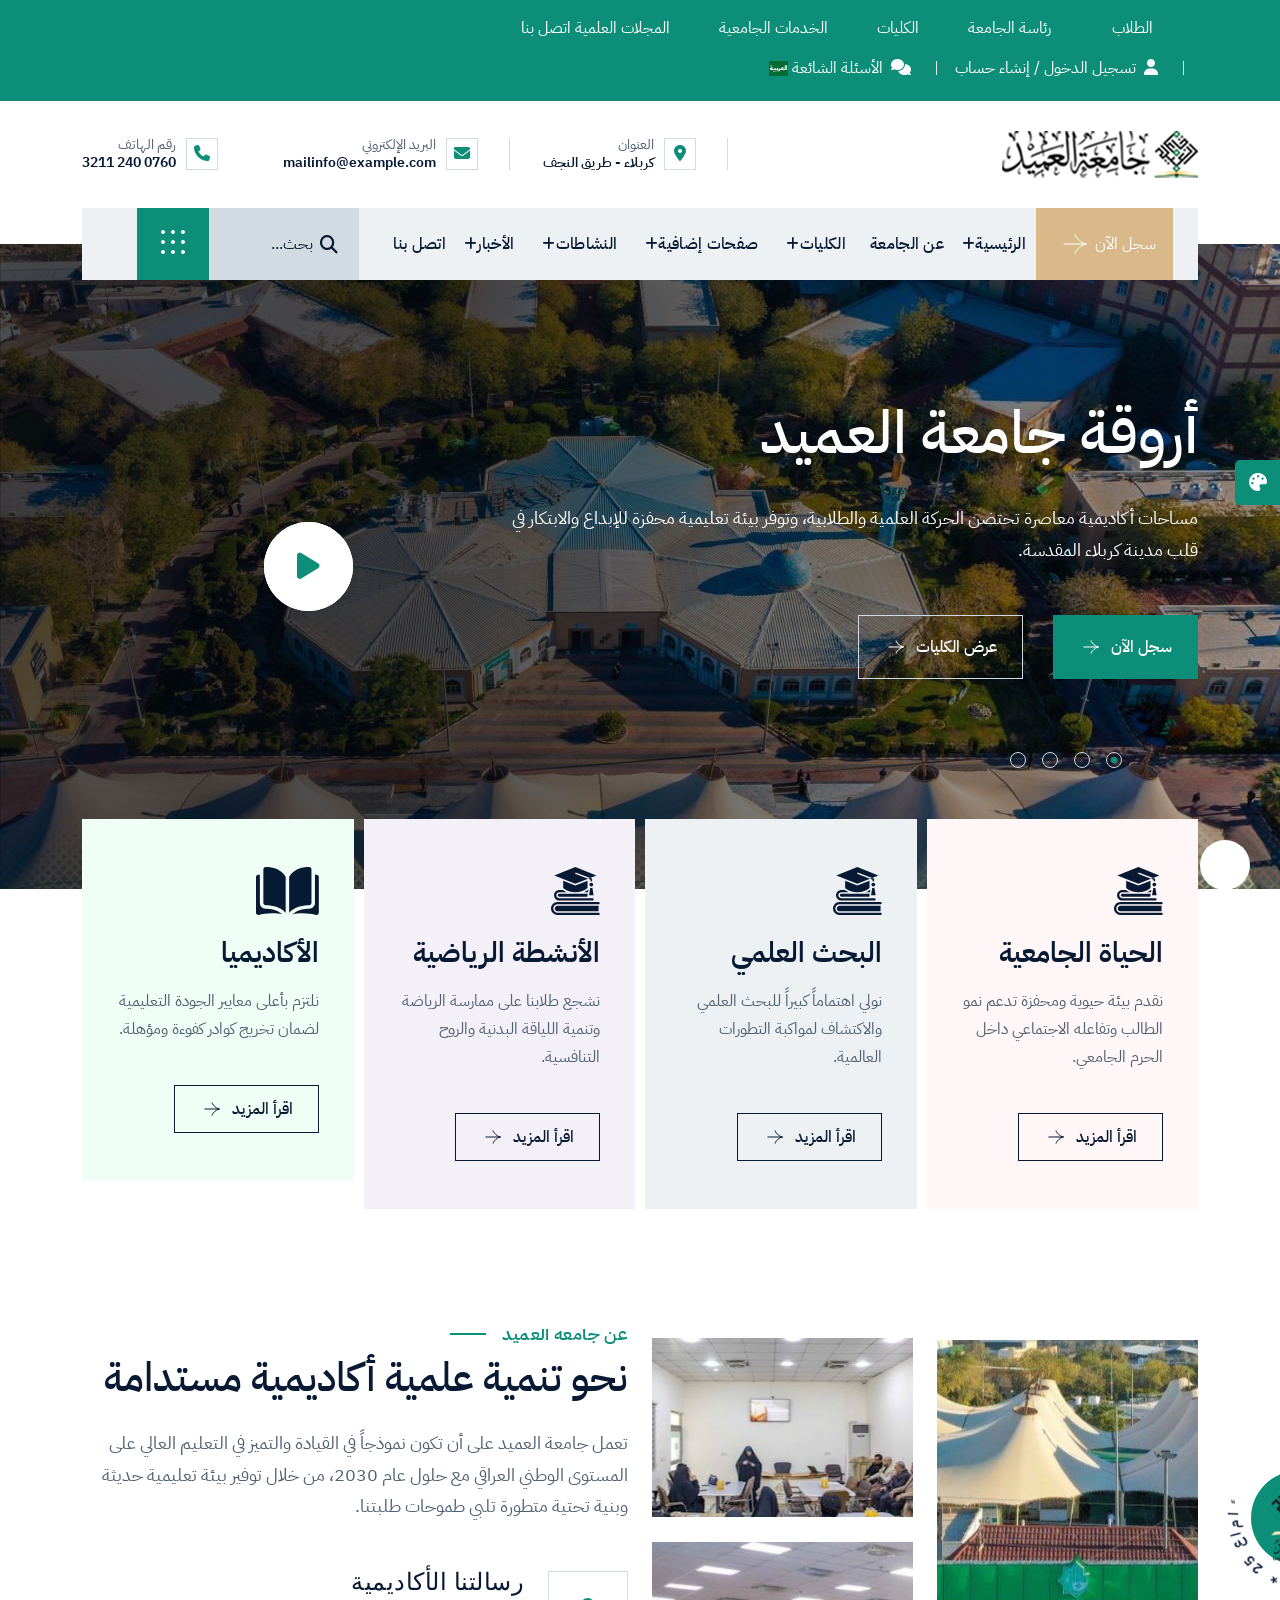
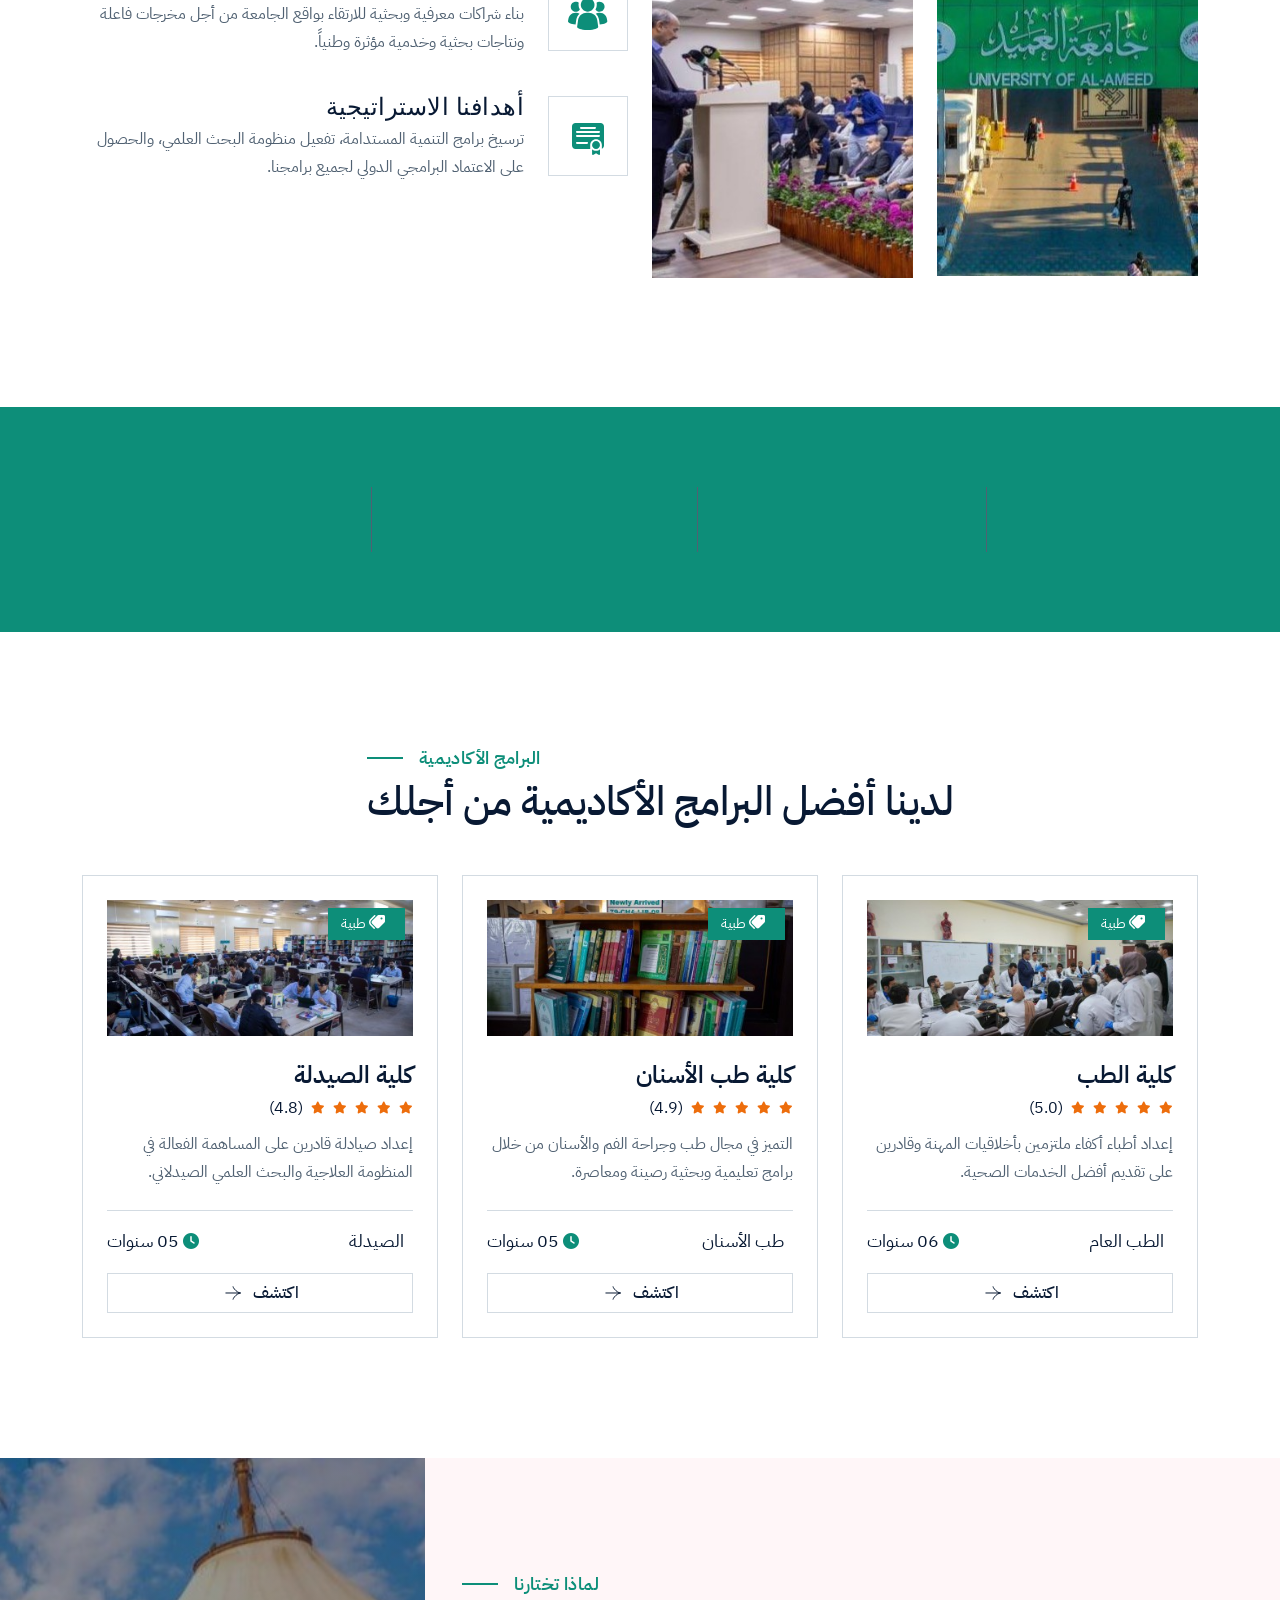
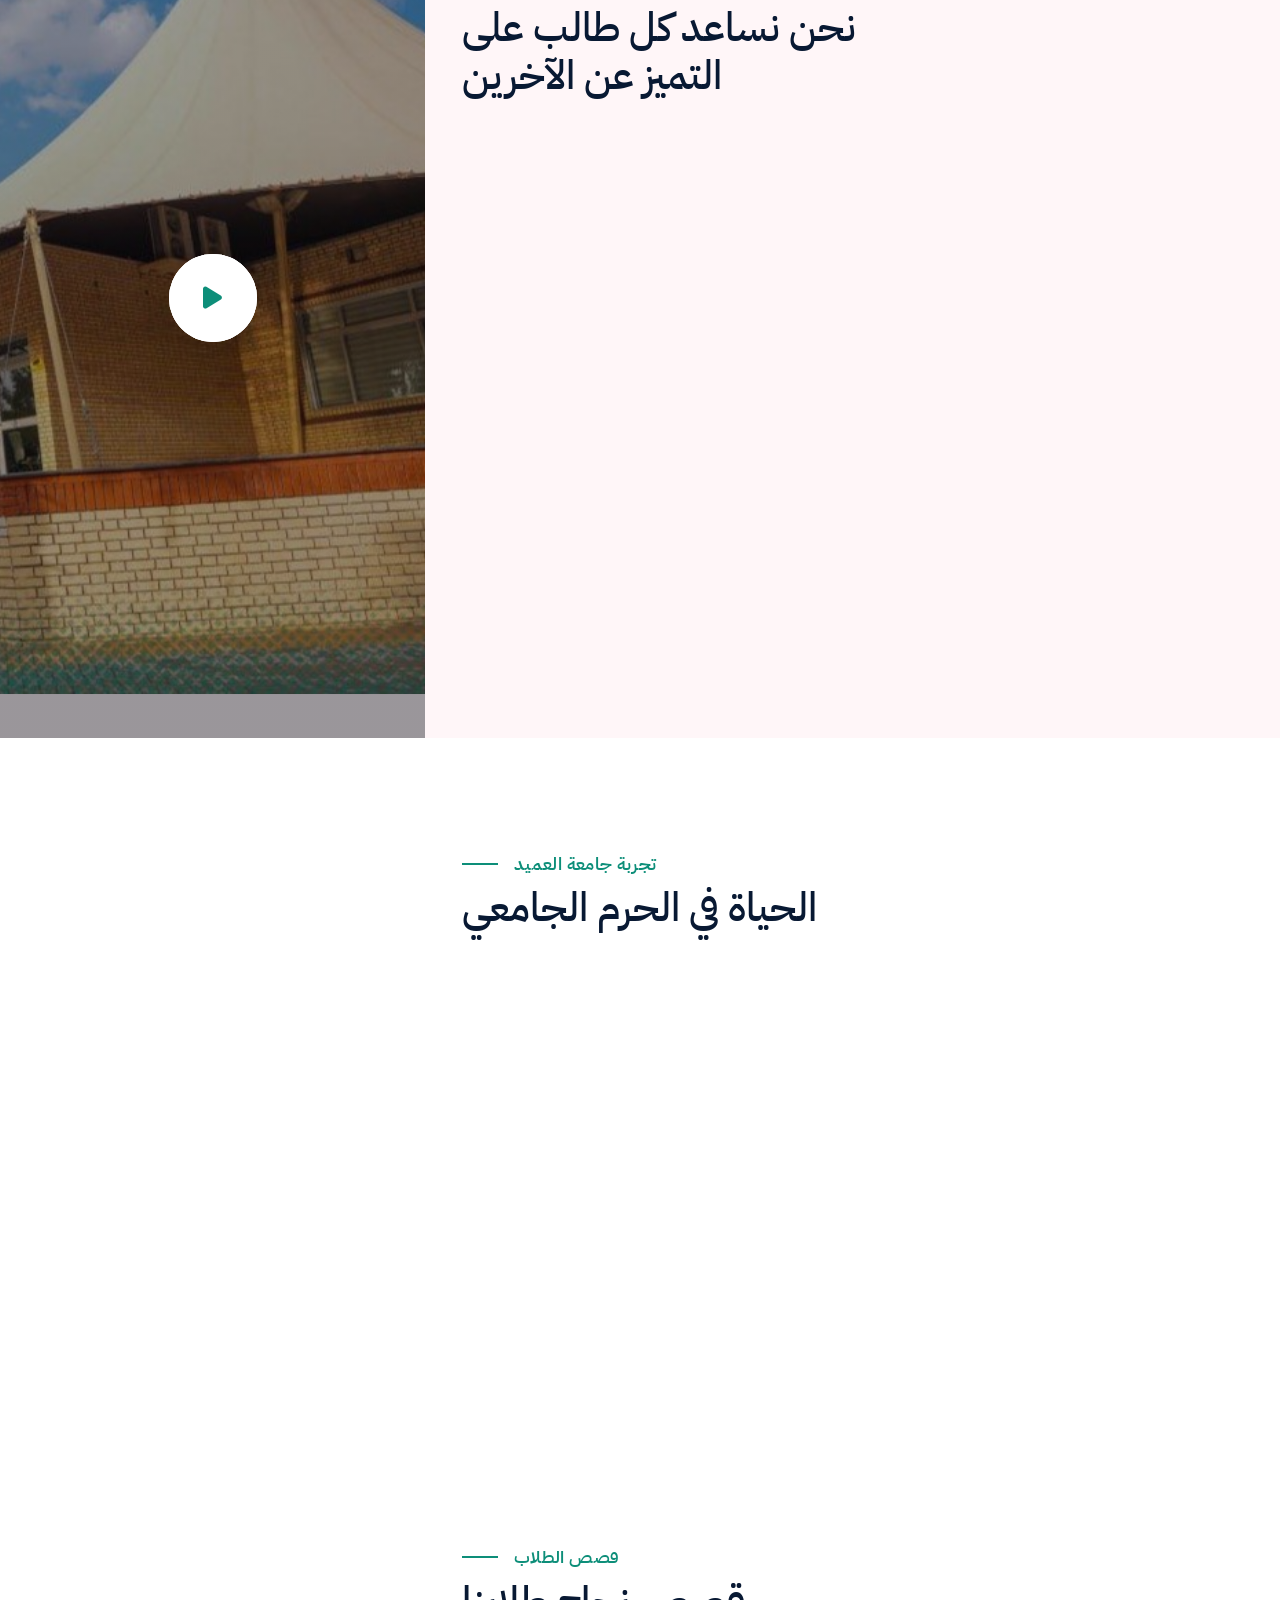
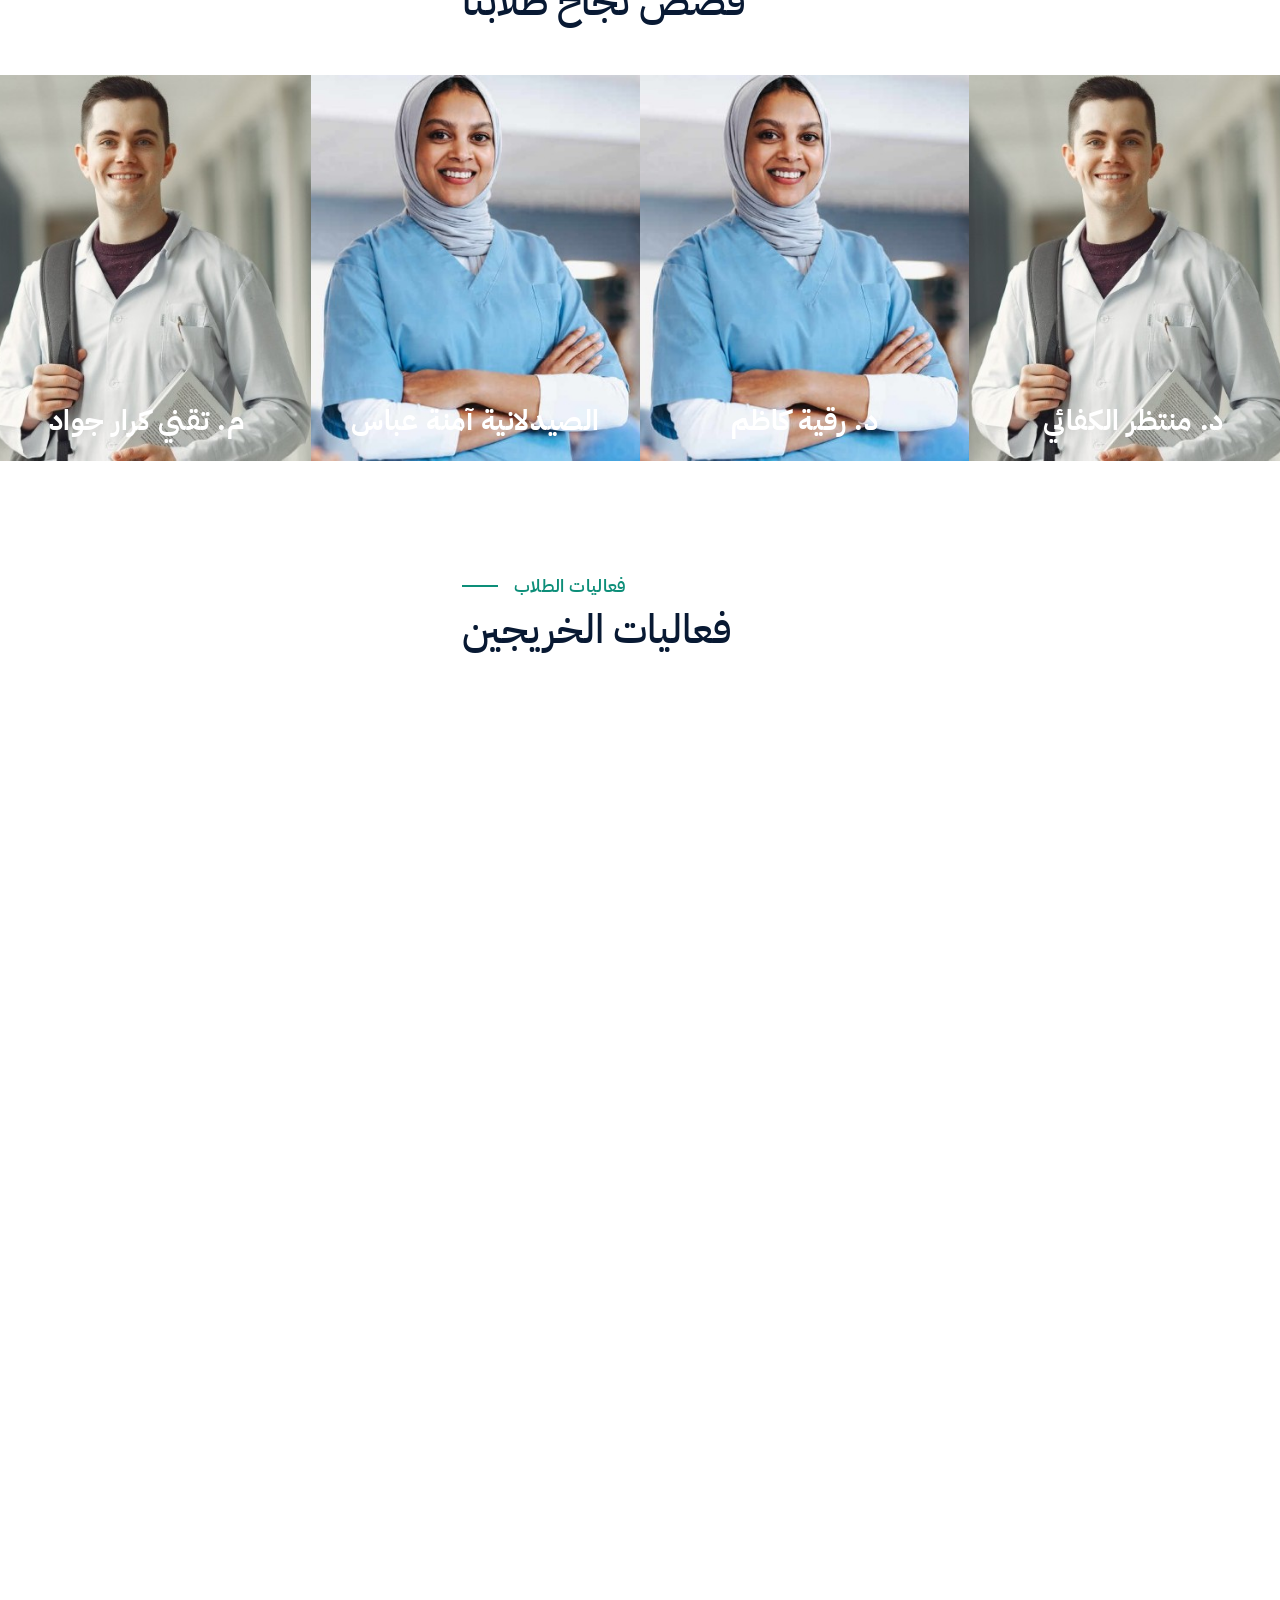
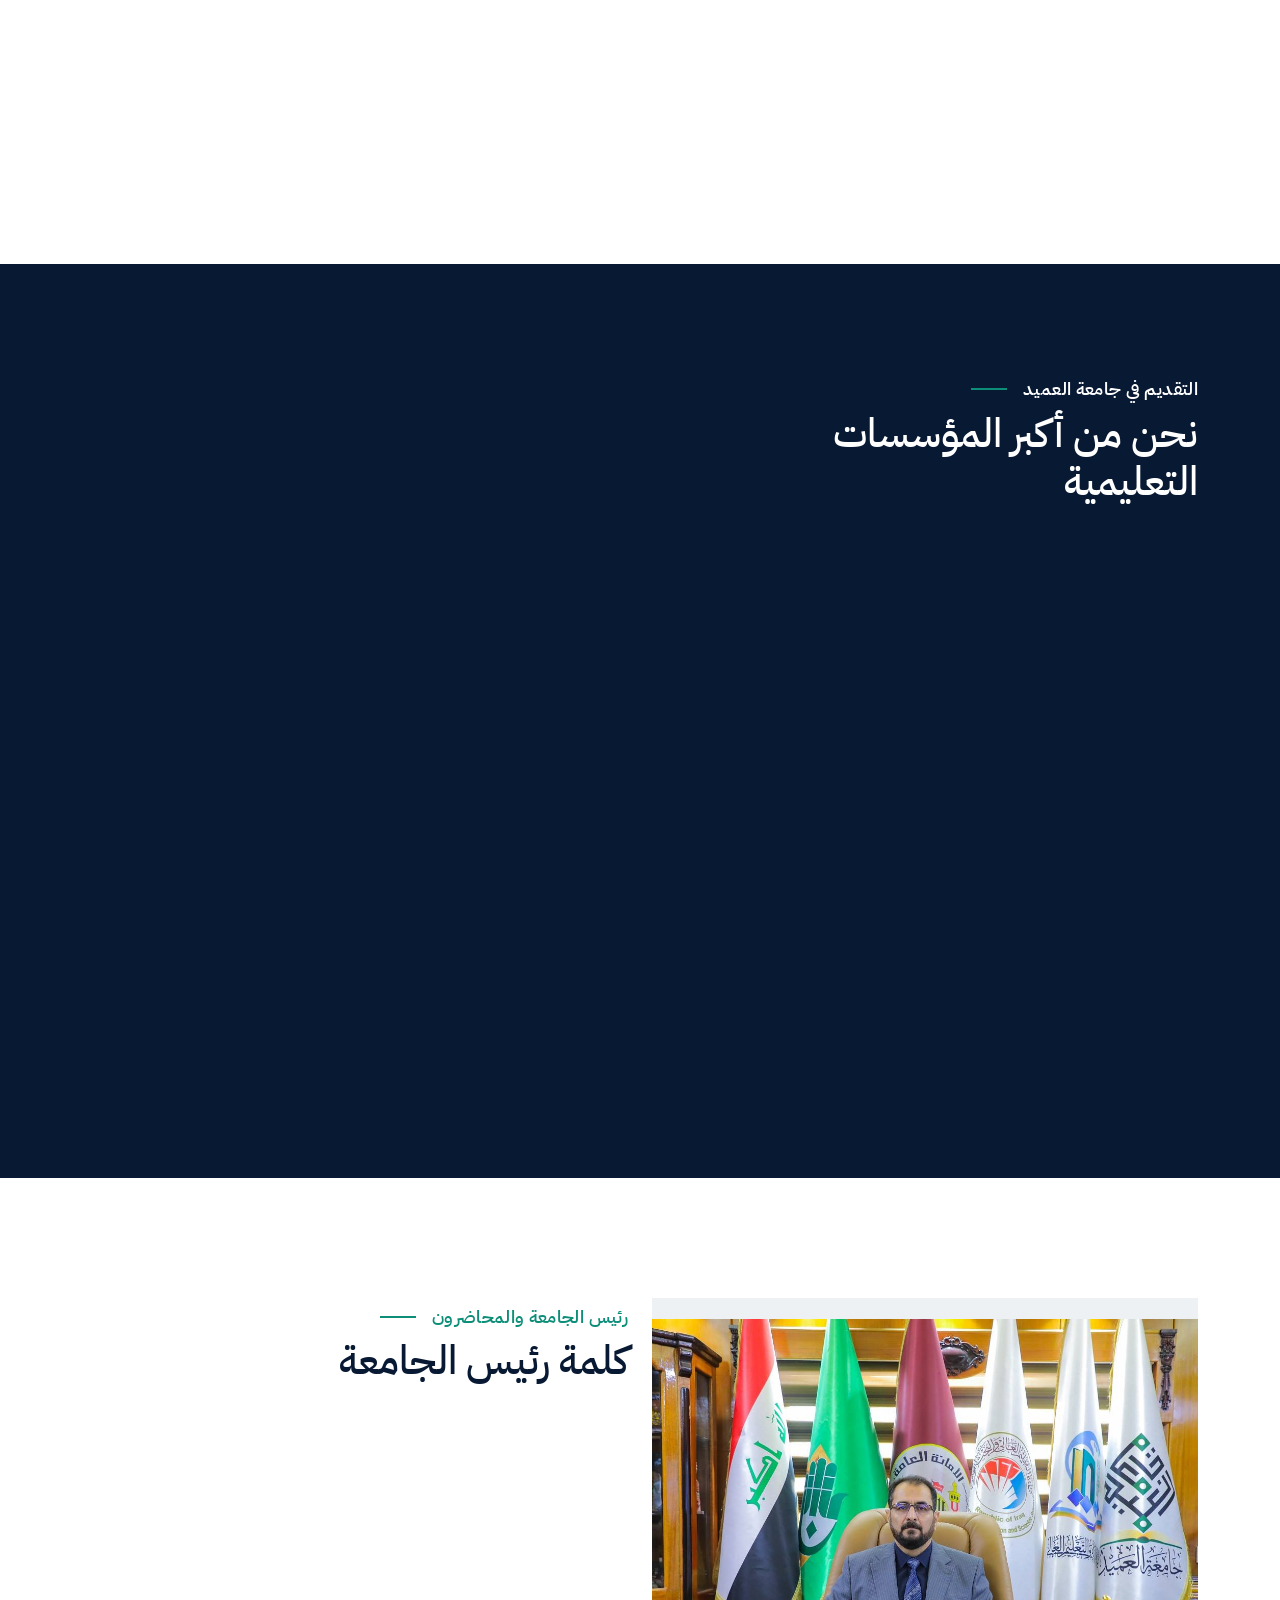
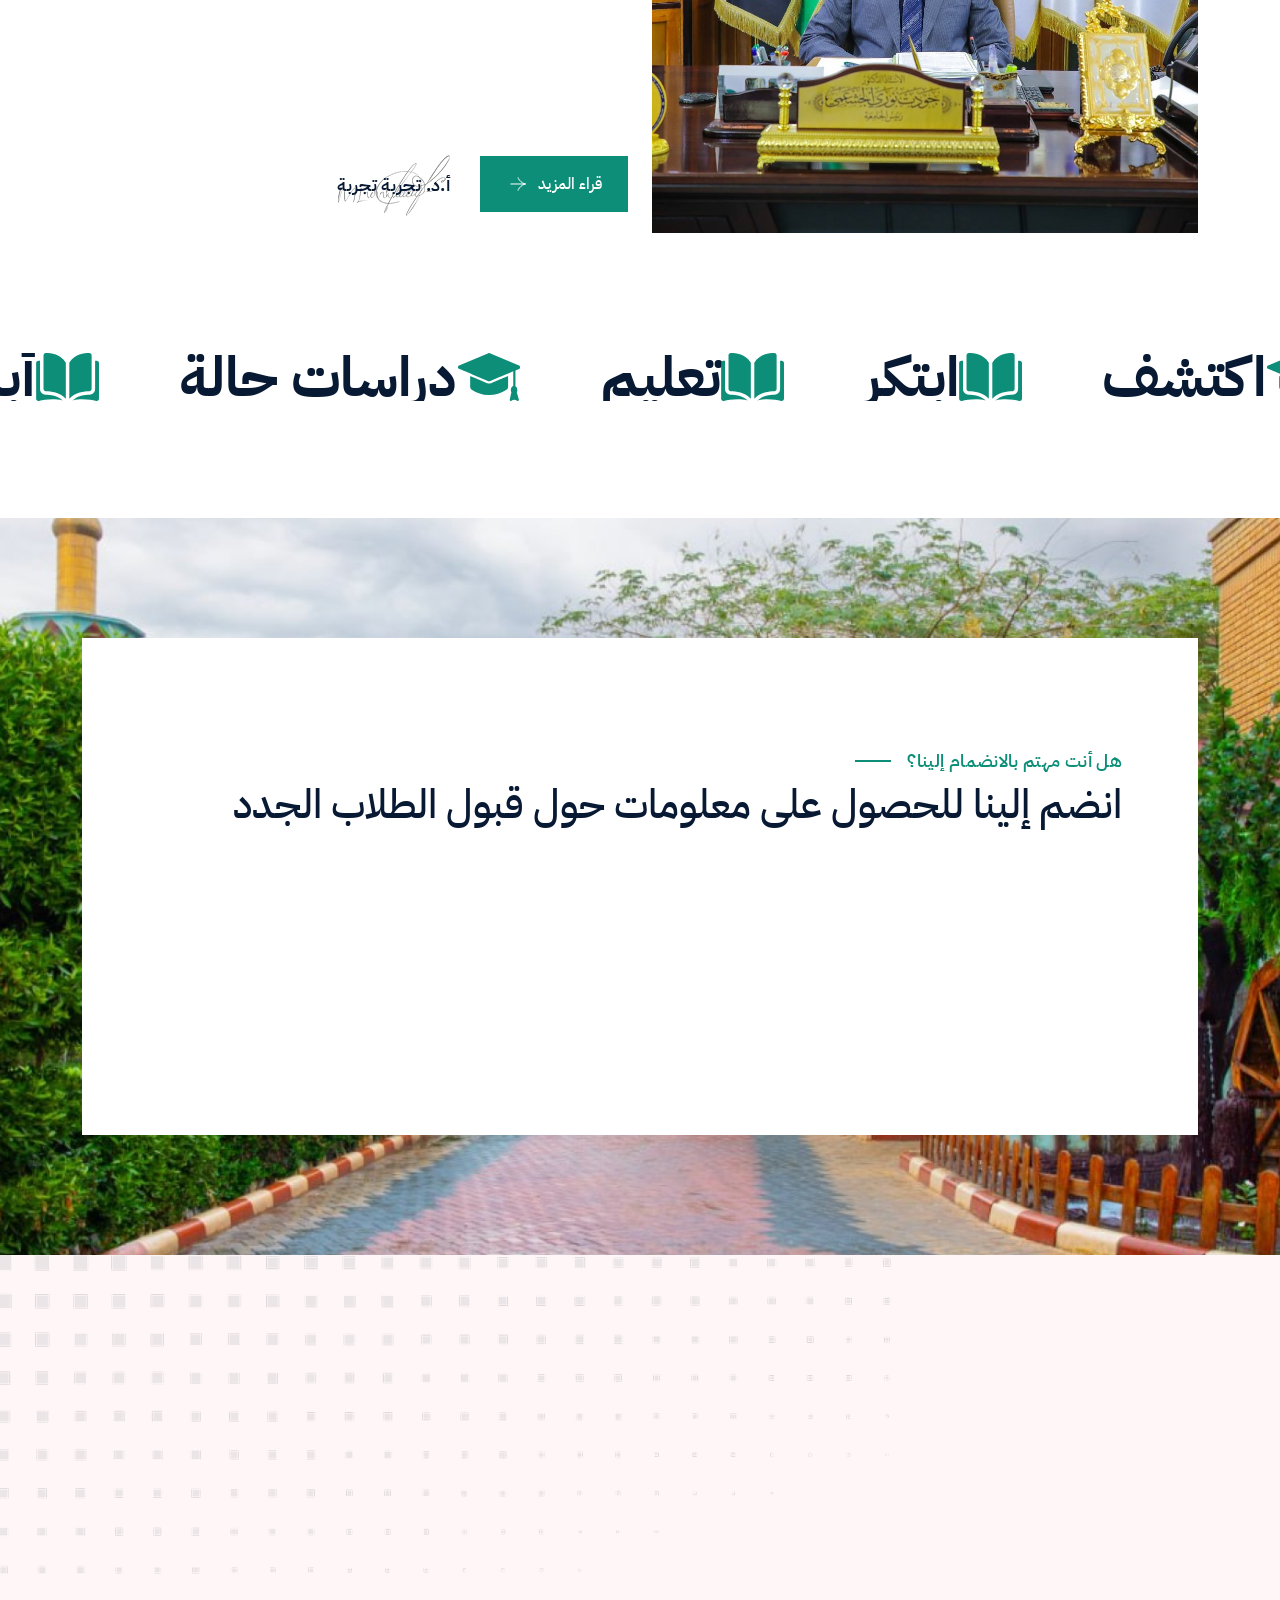
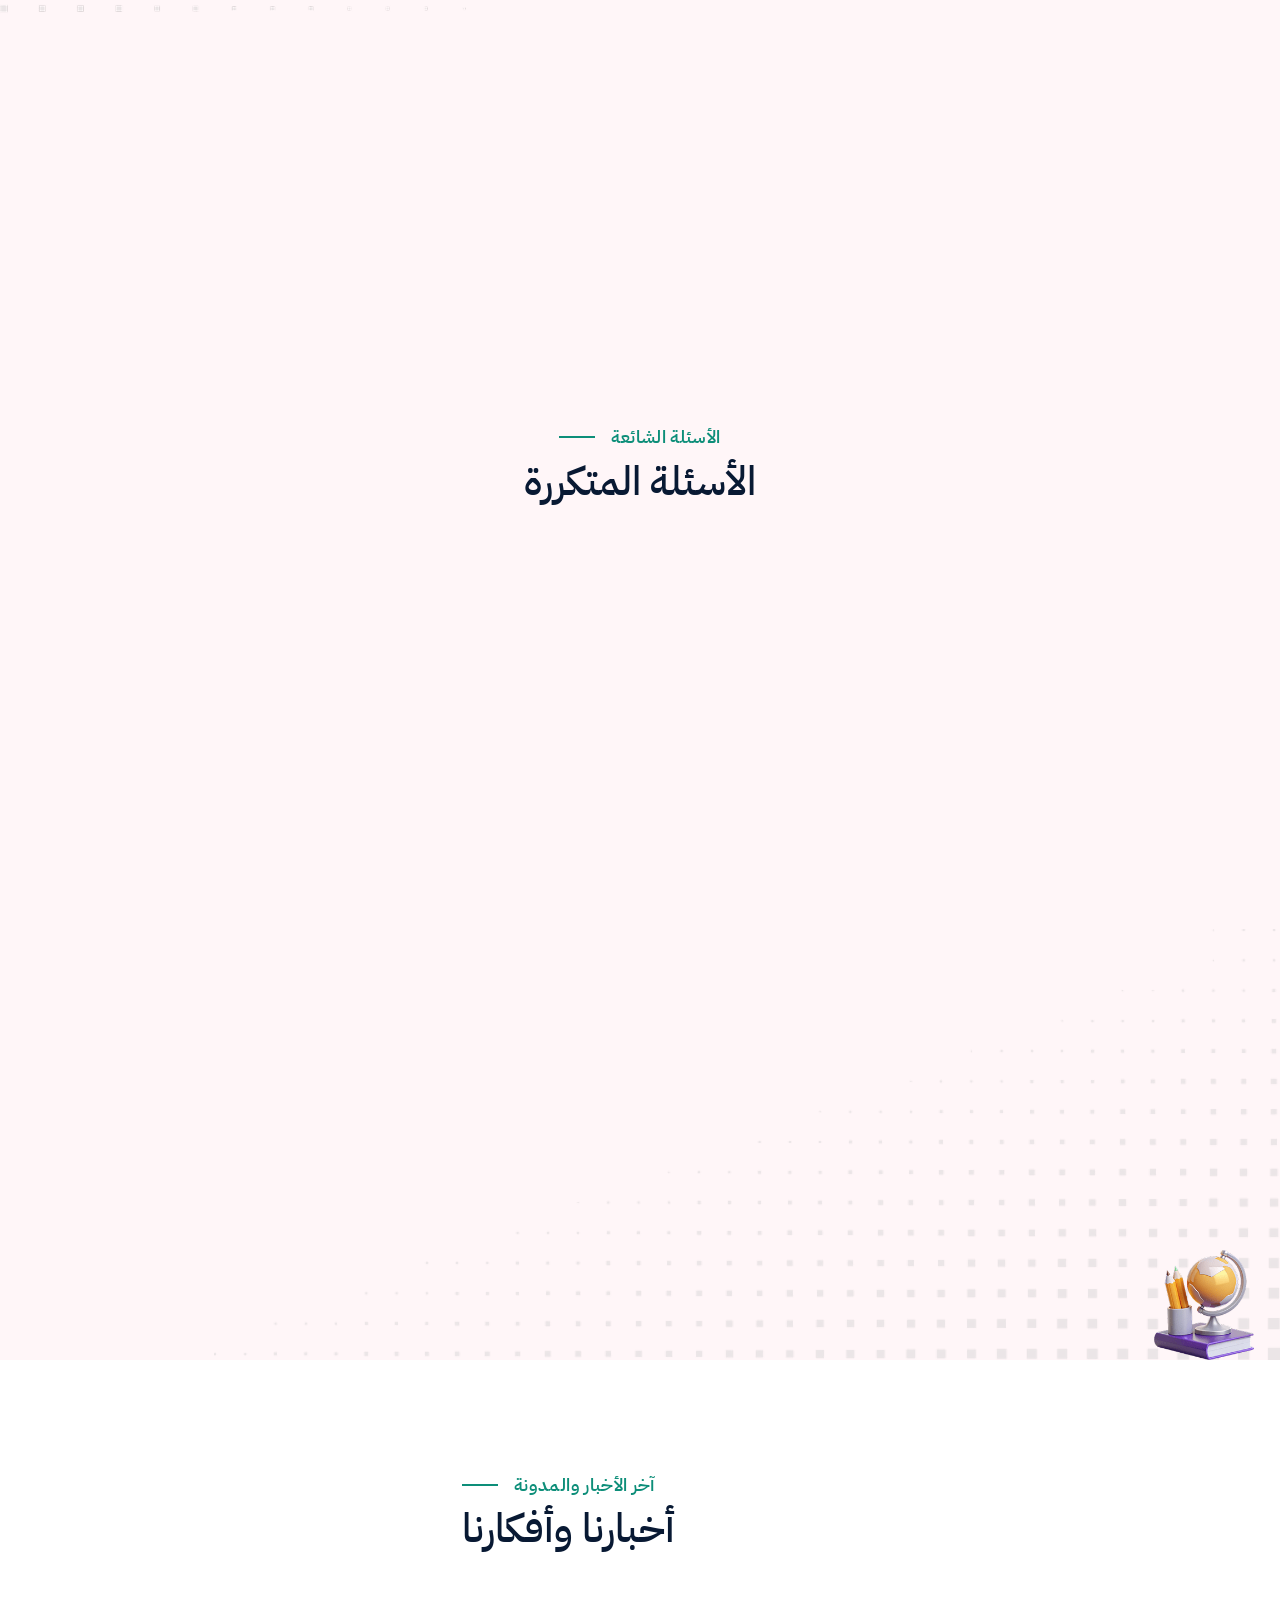
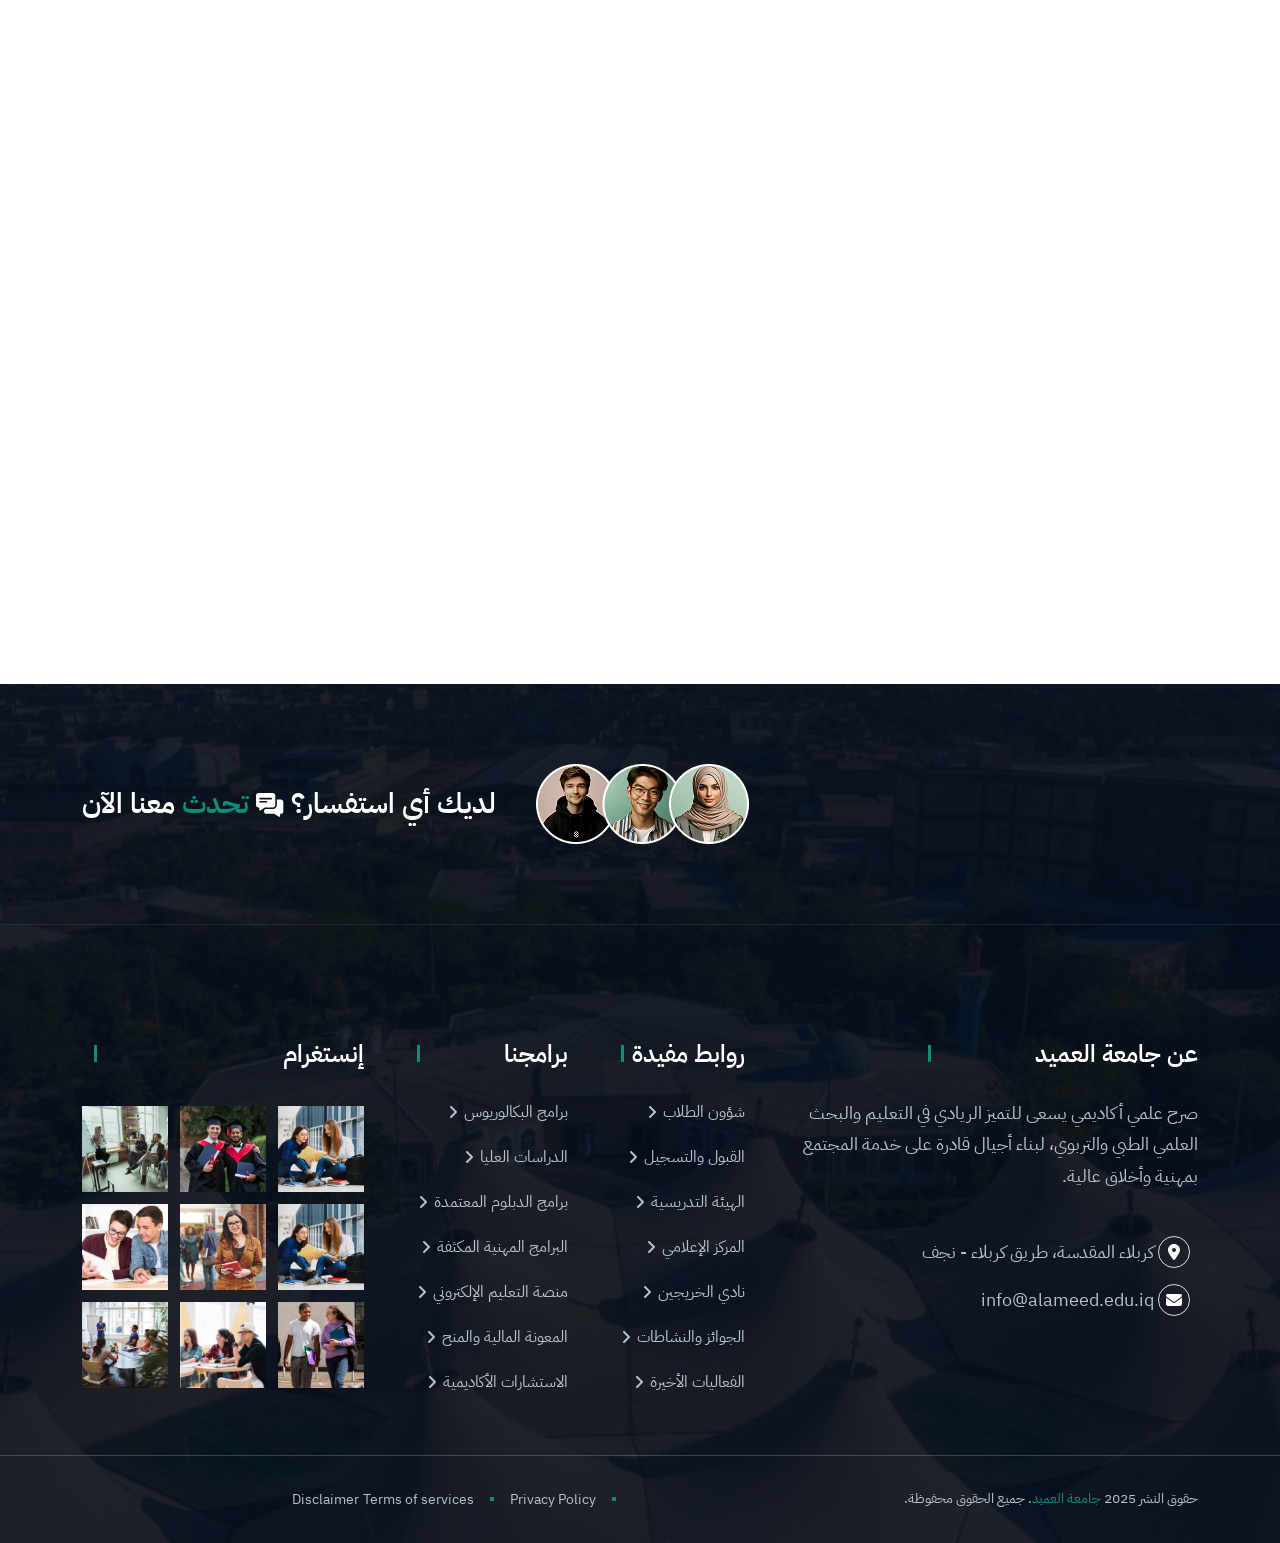
==== commit 532b5b2b: "feat: Add initial project template files and assets." ====
--- a/themehour/index.html
+++ b/themehour/index.html
@@ -1037,7 +1037,7 @@
                 <div class="swiper-wrapper">
                     <div class="swiper-slide">
                         <div class="story-card">
-                            <div class="box-img"><img src="assets/img/story/story-1-1.jpg" alt="طالب"></div>
+                            <div class="box-img"><img src="assets/img/story/story-1-2.jpg" alt="طالب"></div>
                             <div class="story-content">
                                 <h3 class="box-title"><a href="#">د. منتظر الكفائي</a></h3>
                             </div>
@@ -1051,7 +1051,7 @@
                     </div>
                     <div class="swiper-slide">
                         <div class="story-card">
-                            <div class="box-img"><img src="assets/img/story/story-1-2.jpg" alt="طالبة"></div>
+                            <div class="box-img"><img src="assets/img/story/story-1-1.jpg" alt="طالبة"></div>
                             <div class="story-content">
                                 <h3 class="box-title"><a href="#">د. رقية كاظم</a></h3>
                             </div>
@@ -1065,7 +1065,7 @@
                     </div>
                     <div class="swiper-slide">
                         <div class="story-card">
-                            <div class="box-img"><img src="assets/img/story/story-1-3.jpg" alt="طالبة"></div>
+                            <div class="box-img"><img src="assets/img/story/story-1-1.jpg" alt="طالبة"></div>
                             <div class="story-content">
                                 <h3 class="box-title"><a href="#">الصيدلانية آمنة عباس</a></h3>
                             </div>
@@ -1079,7 +1079,7 @@
                     </div>
                     <div class="swiper-slide">
                         <div class="story-card">
-                            <div class="box-img"><img src="assets/img/story/story-1-4.jpg" alt="طالبة"></div>
+                            <div class="box-img"><img src="assets/img/story/story-1-2.jpg" alt="طالبة"></div>
                             <div class="story-content">
                                 <h3 class="box-title"><a href="#">م. تقني كرار جواد</a></h3>
                             </div>
@@ -1093,7 +1093,7 @@
                     </div>
                     <div class="swiper-slide">
                         <div class="story-card">
-                            <div class="box-img"><img src="assets/img/story/story-1-5.jpg" alt="طالبة"></div>
+                            <div class="box-img"><img src="assets/img/story/story-1-1.jpg" alt="طالبة"></div>
                             <div class="story-content">
                                 <h3 class="box-title"><a href="#">زينب السعدي (تمريض)</a></h3>
                             </div>
@@ -1107,7 +1107,7 @@
                     </div>
                     <div class="swiper-slide">
                         <div class="story-card">
-                            <div class="box-img"><img src="assets/img/story/story-1-1.jpg" alt="صورة"></div>
+                            <div class="box-img"><img src="assets/img/story/story-1-2.jpg" alt="صورة"></div>
                             <div class="story-content">
                                 <h3 class="box-title"><a href="#">الصيدلاني علي الركابي</a></h3>
                             </div>
@@ -1135,7 +1135,7 @@
                     </div>
                     <div class="swiper-slide">
                         <div class="story-card">
-                            <div class="box-img"><img src="assets/img/story/story-1-3.jpg" alt="صورة"></div>
+                            <div class="box-img"><img src="assets/img/story/story-1-1.jpg" alt="صورة"></div>
                             <div class="story-content">
                                 <h3 class="box-title"><a href="program.html">نور الهدى</a></h3>
                             </div>
@@ -1149,7 +1149,7 @@
                     </div>
                     <div class="swiper-slide">
                         <div class="story-card">
-                            <div class="box-img"><img src="assets/img/story/story-1-4.jpg" alt="صورة"></div>
+                            <div class="box-img"><img src="assets/img/story/story-1-1.jpg" alt="صورة"></div>
                             <div class="story-content">
                                 <h3 class="box-title"><a href="program.html">فاطمة الزهراء</a></h3>
                             </div>
@@ -1163,7 +1163,7 @@
                     </div>
                     <div class="swiper-slide">
                         <div class="story-card">
-                            <div class="box-img"><img src="assets/img/story/story-1-5.jpg" alt="صورة"></div>
+                            <div class="box-img"><img src="assets/img/story/story-1-2.jpg" alt="صورة"></div>
                             <div class="story-content">
                                 <h3 class="box-title"><a href="program.html">حسن علي</a></h3>
                             </div>
@@ -1177,7 +1177,7 @@
                     </div>
                     <div class="swiper-slide">
                         <div class="story-card">
-                            <div class="box-img"><img src="assets/img/story/story-1-1.jpg" alt="طالب"></div>
+                            <div class="box-img"><img src="assets/img/story/story-1-2.jpg" alt="طالب"></div>
                             <div class="story-content">
                                 <h3 class="box-title"><a href="#">د. حسين العميدي</a></h3>
                             </div>
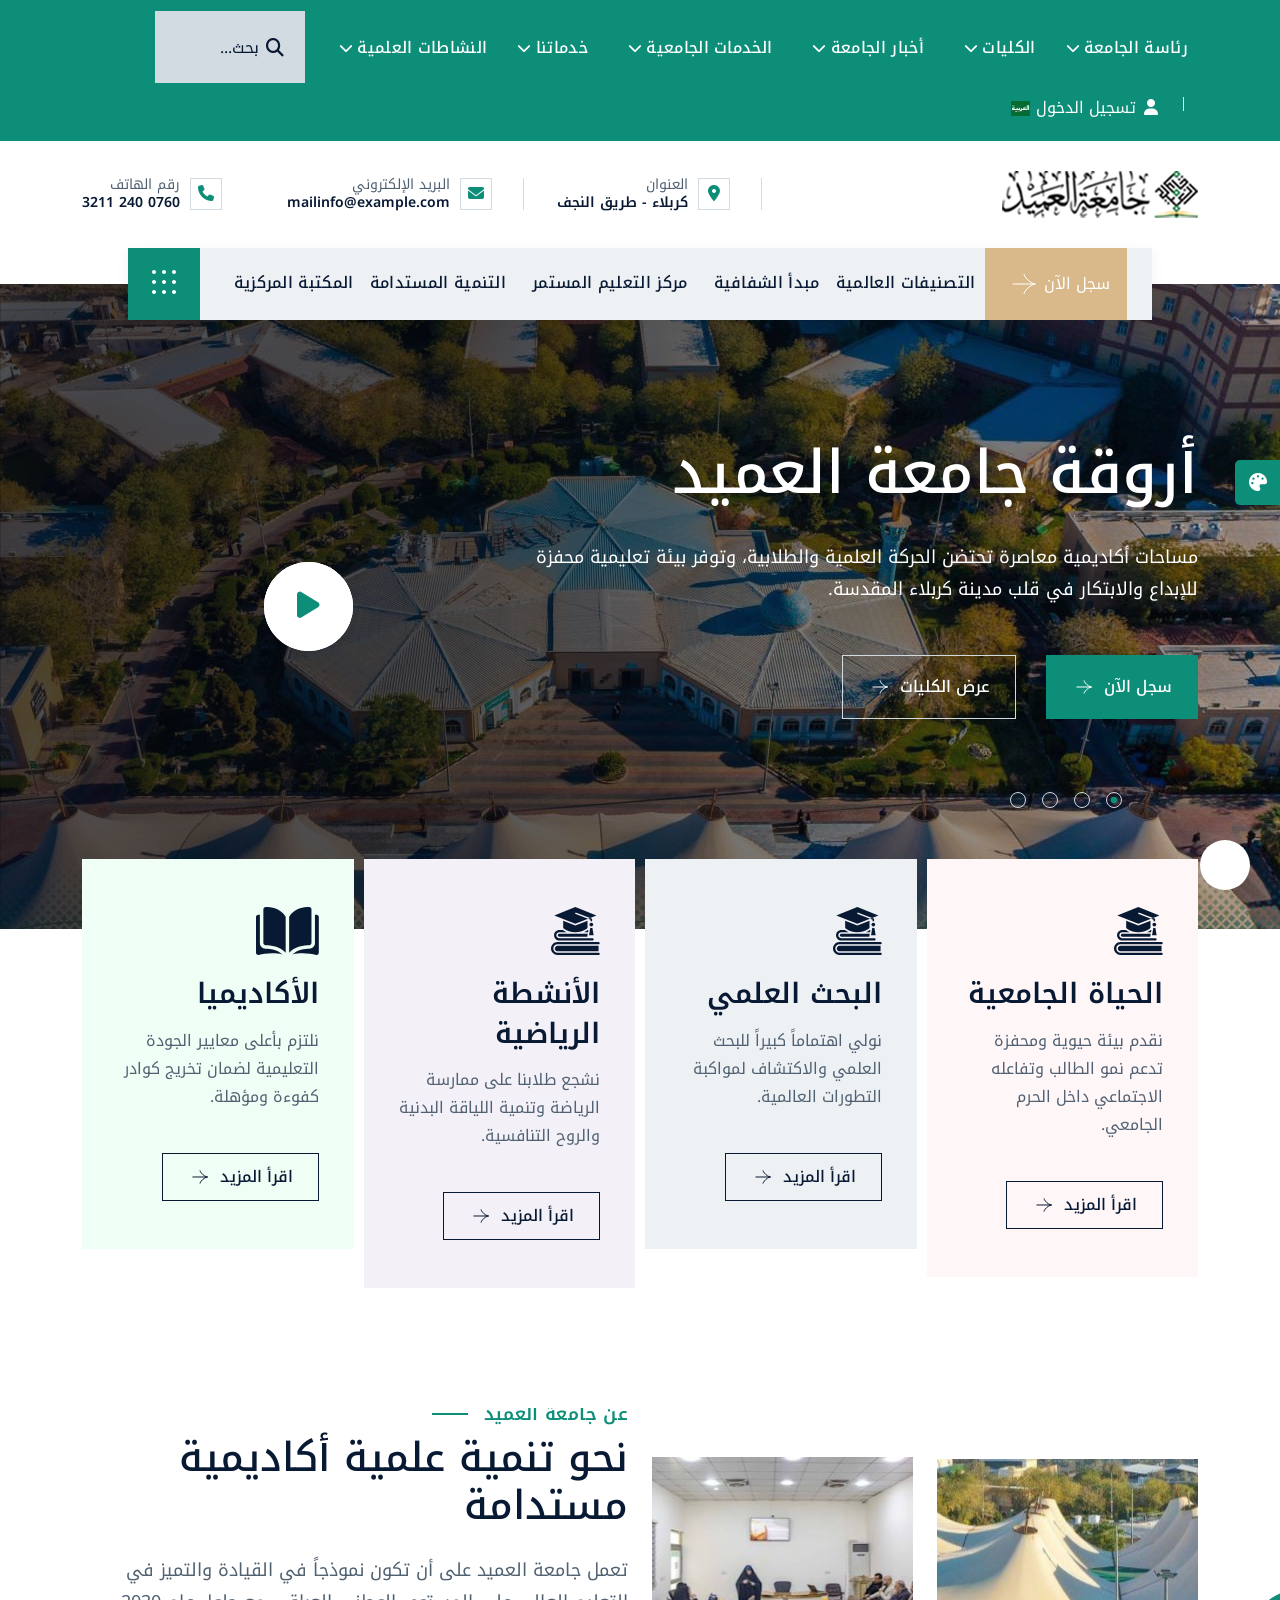
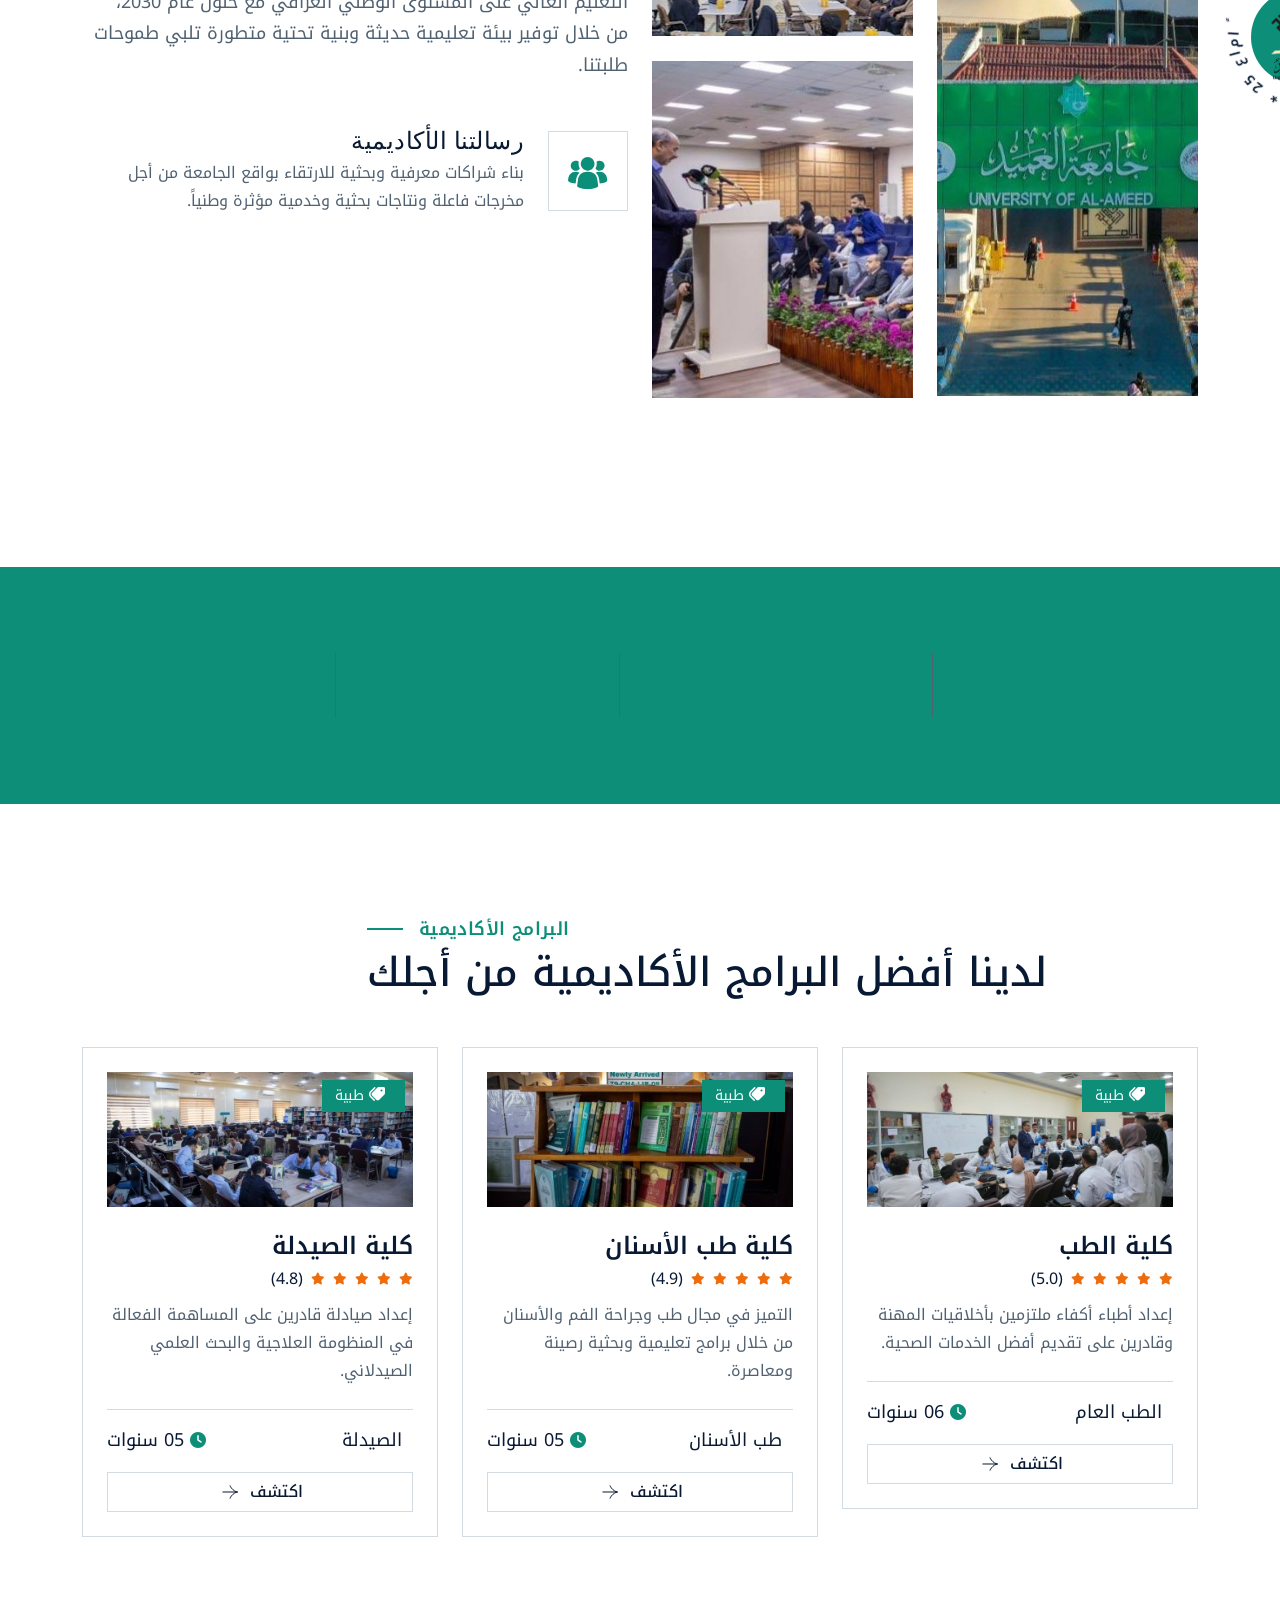
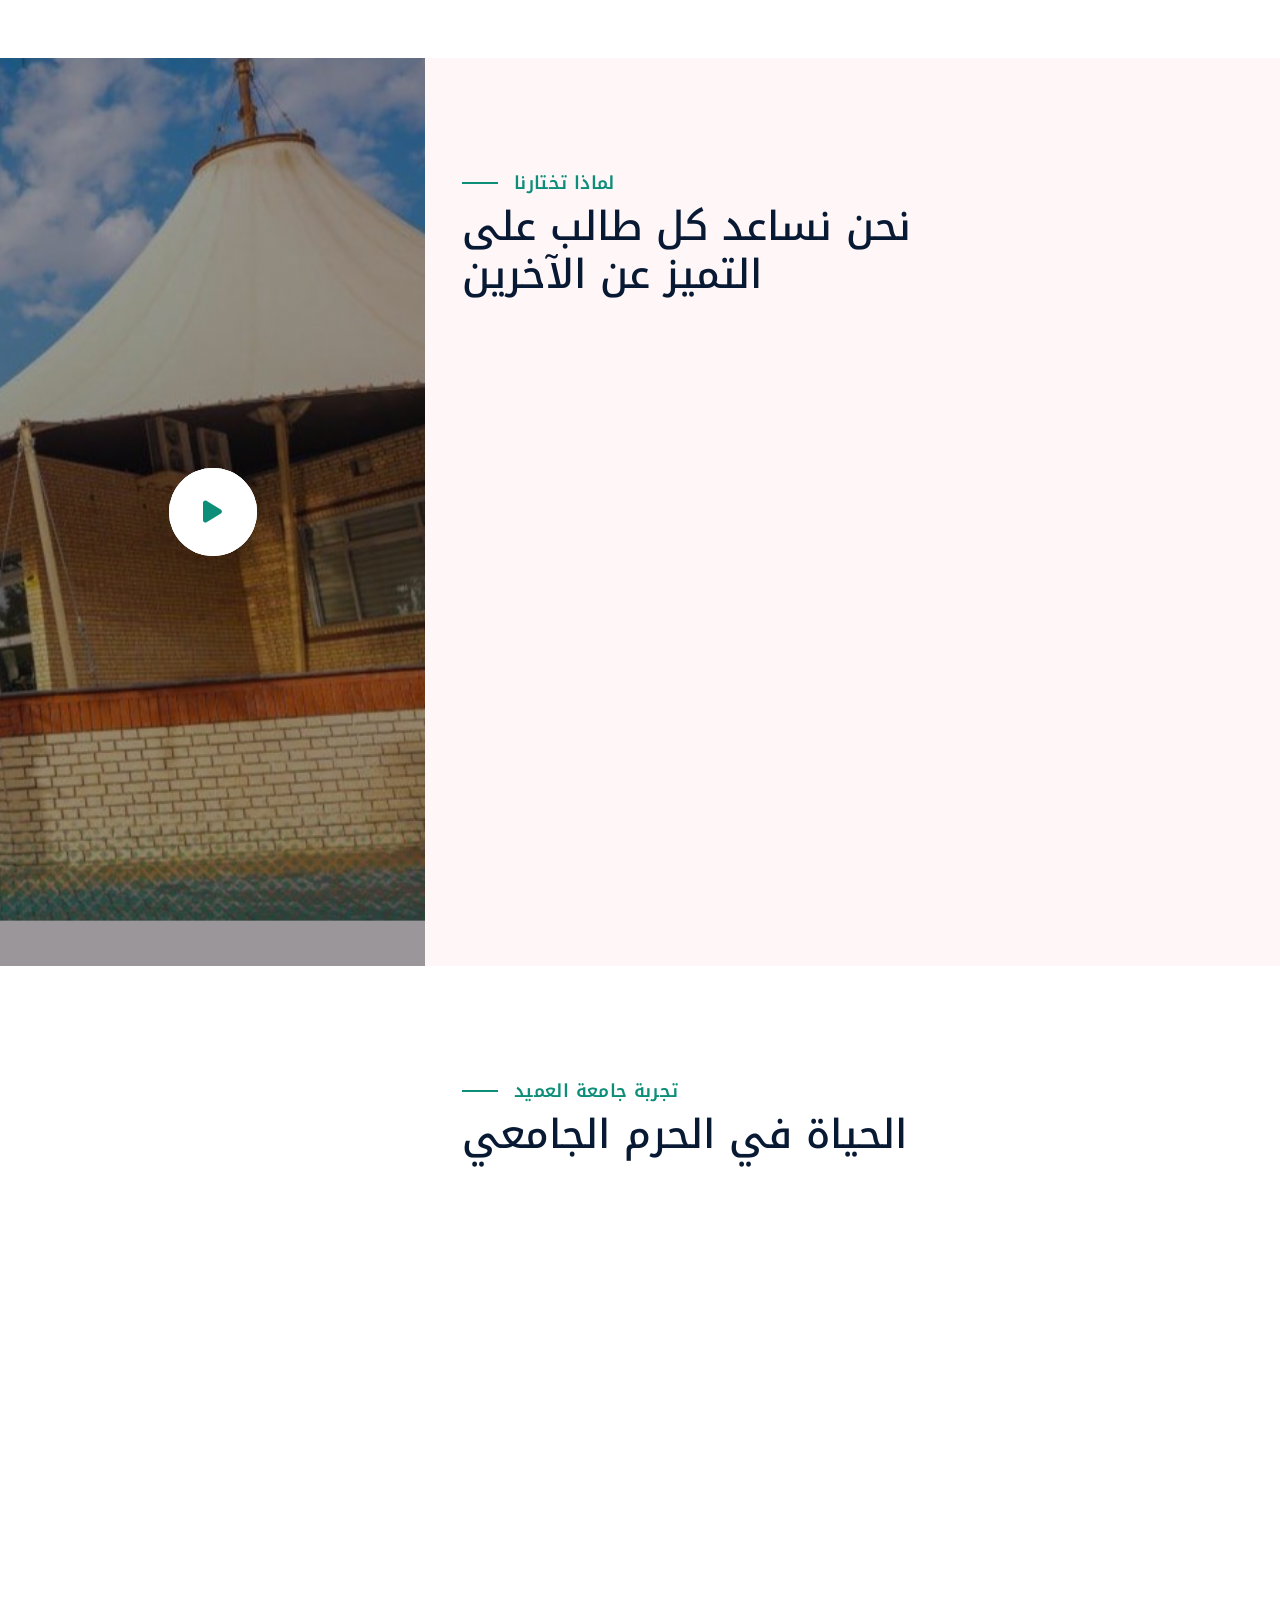
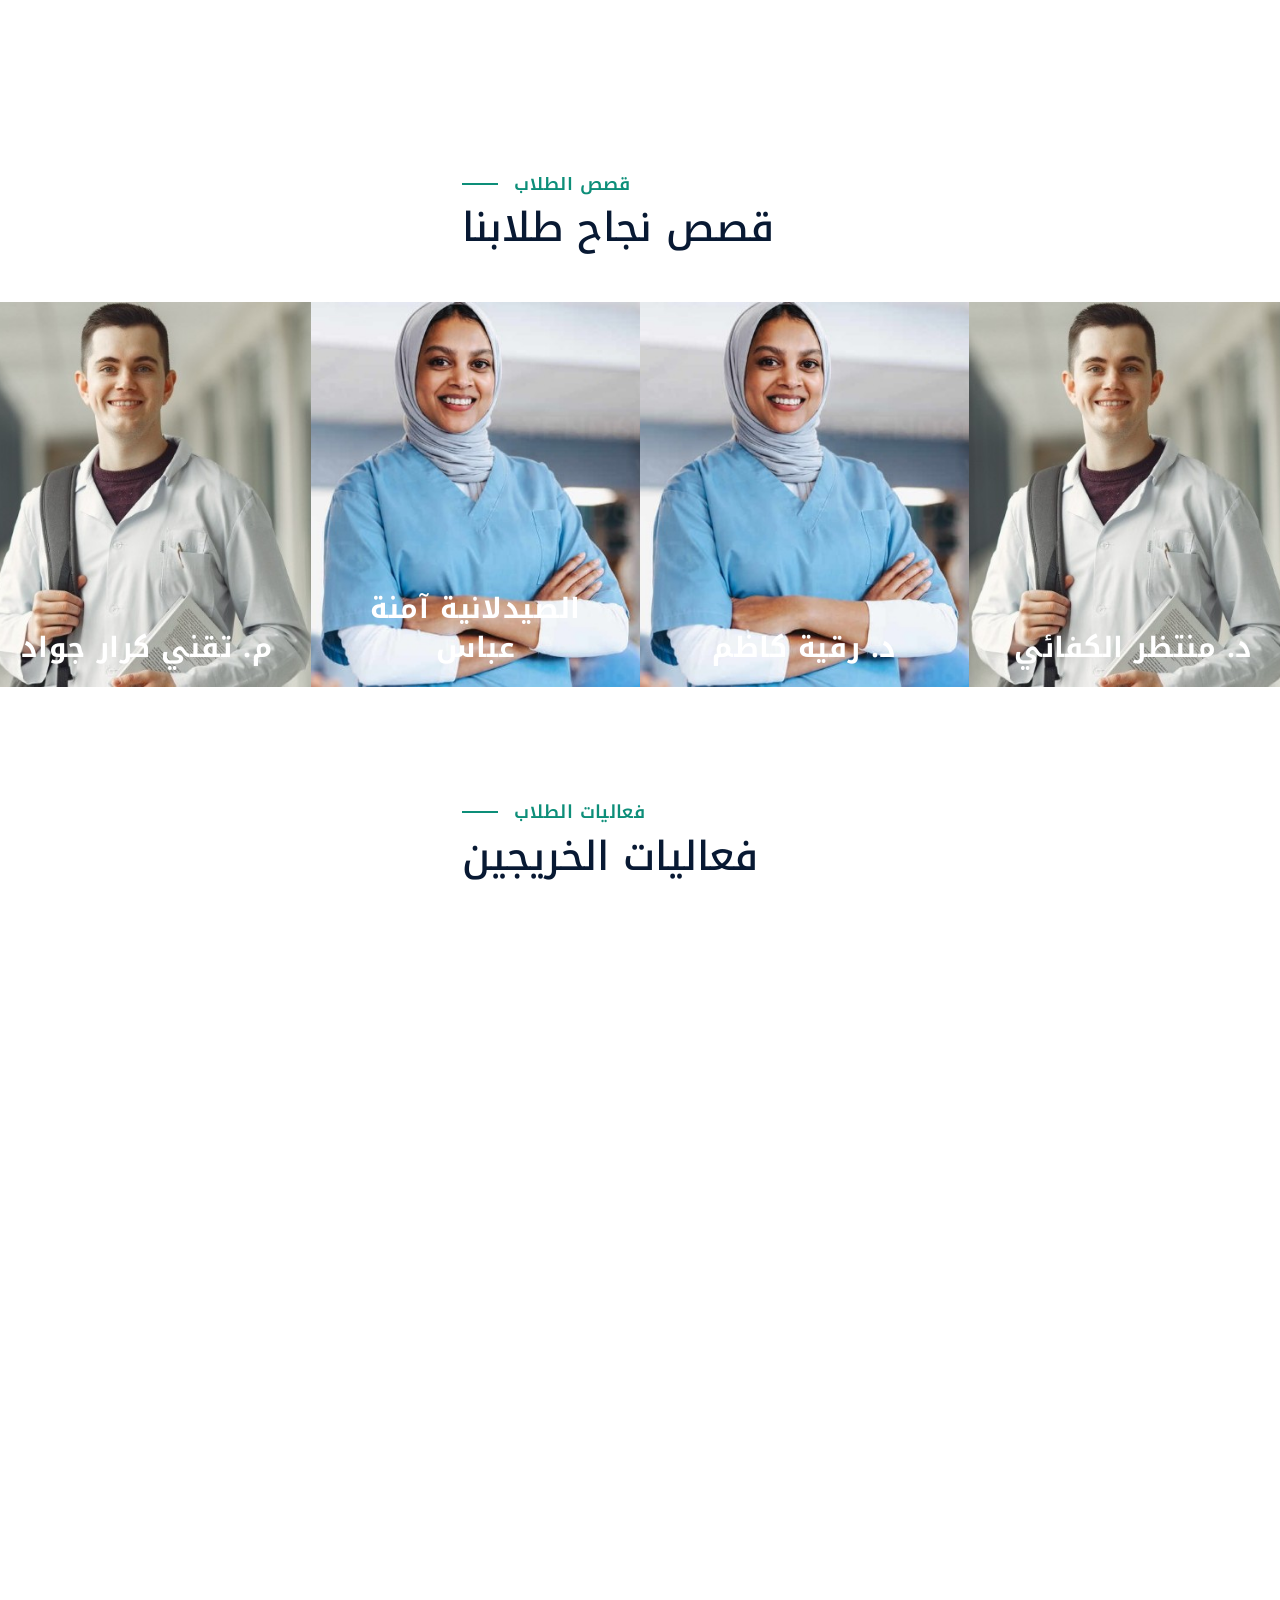
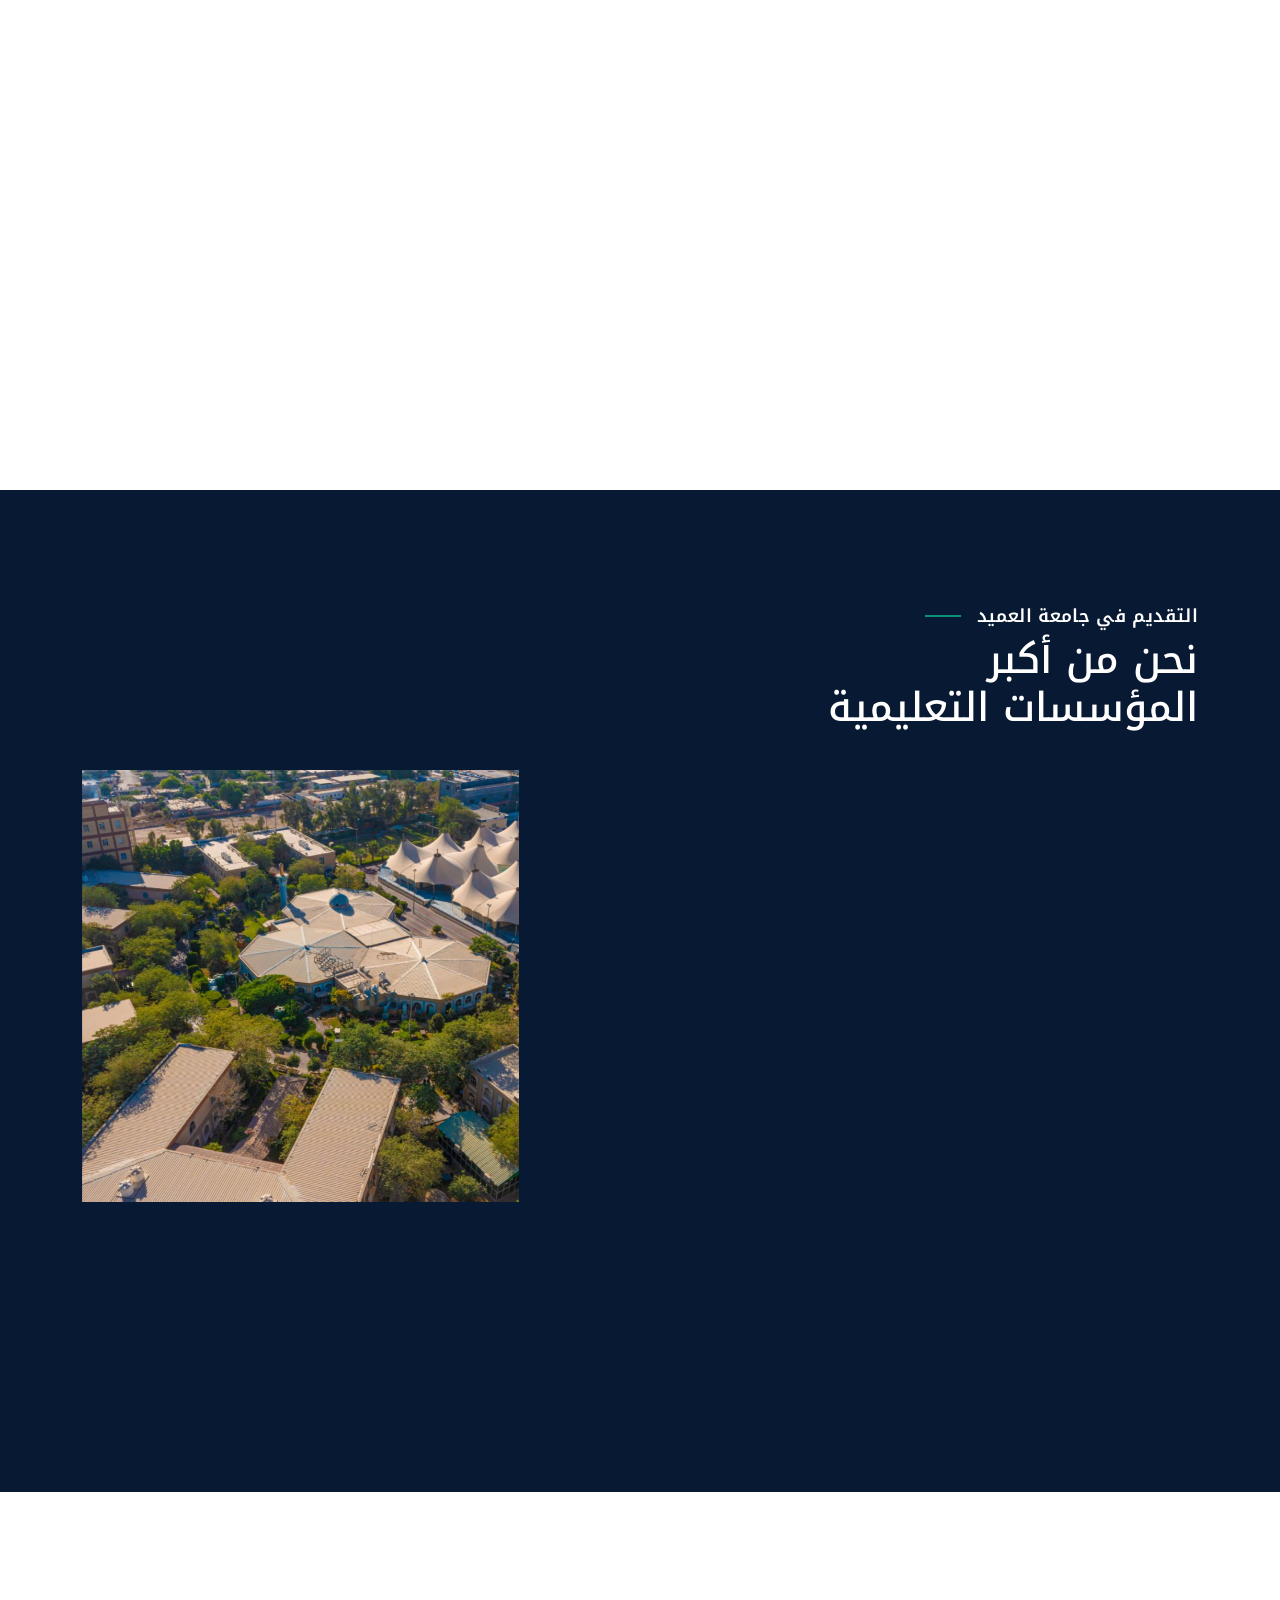
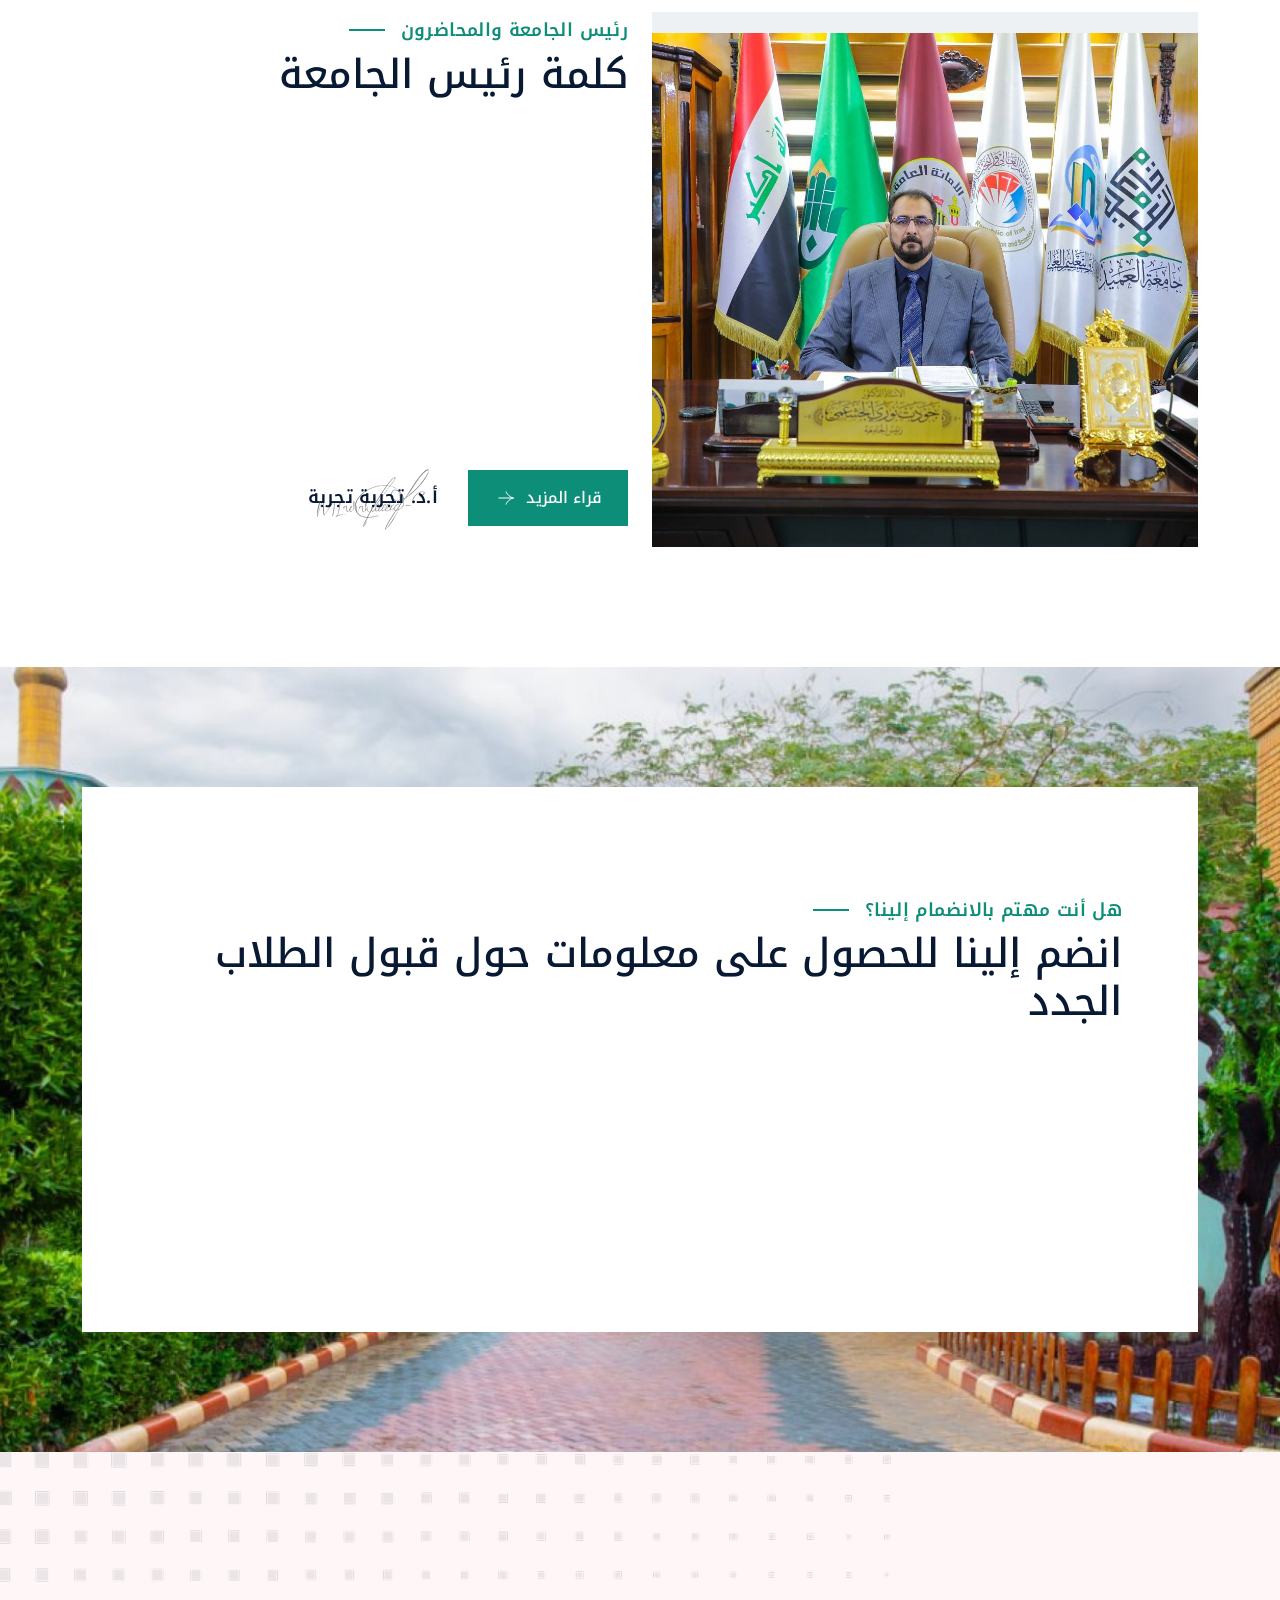
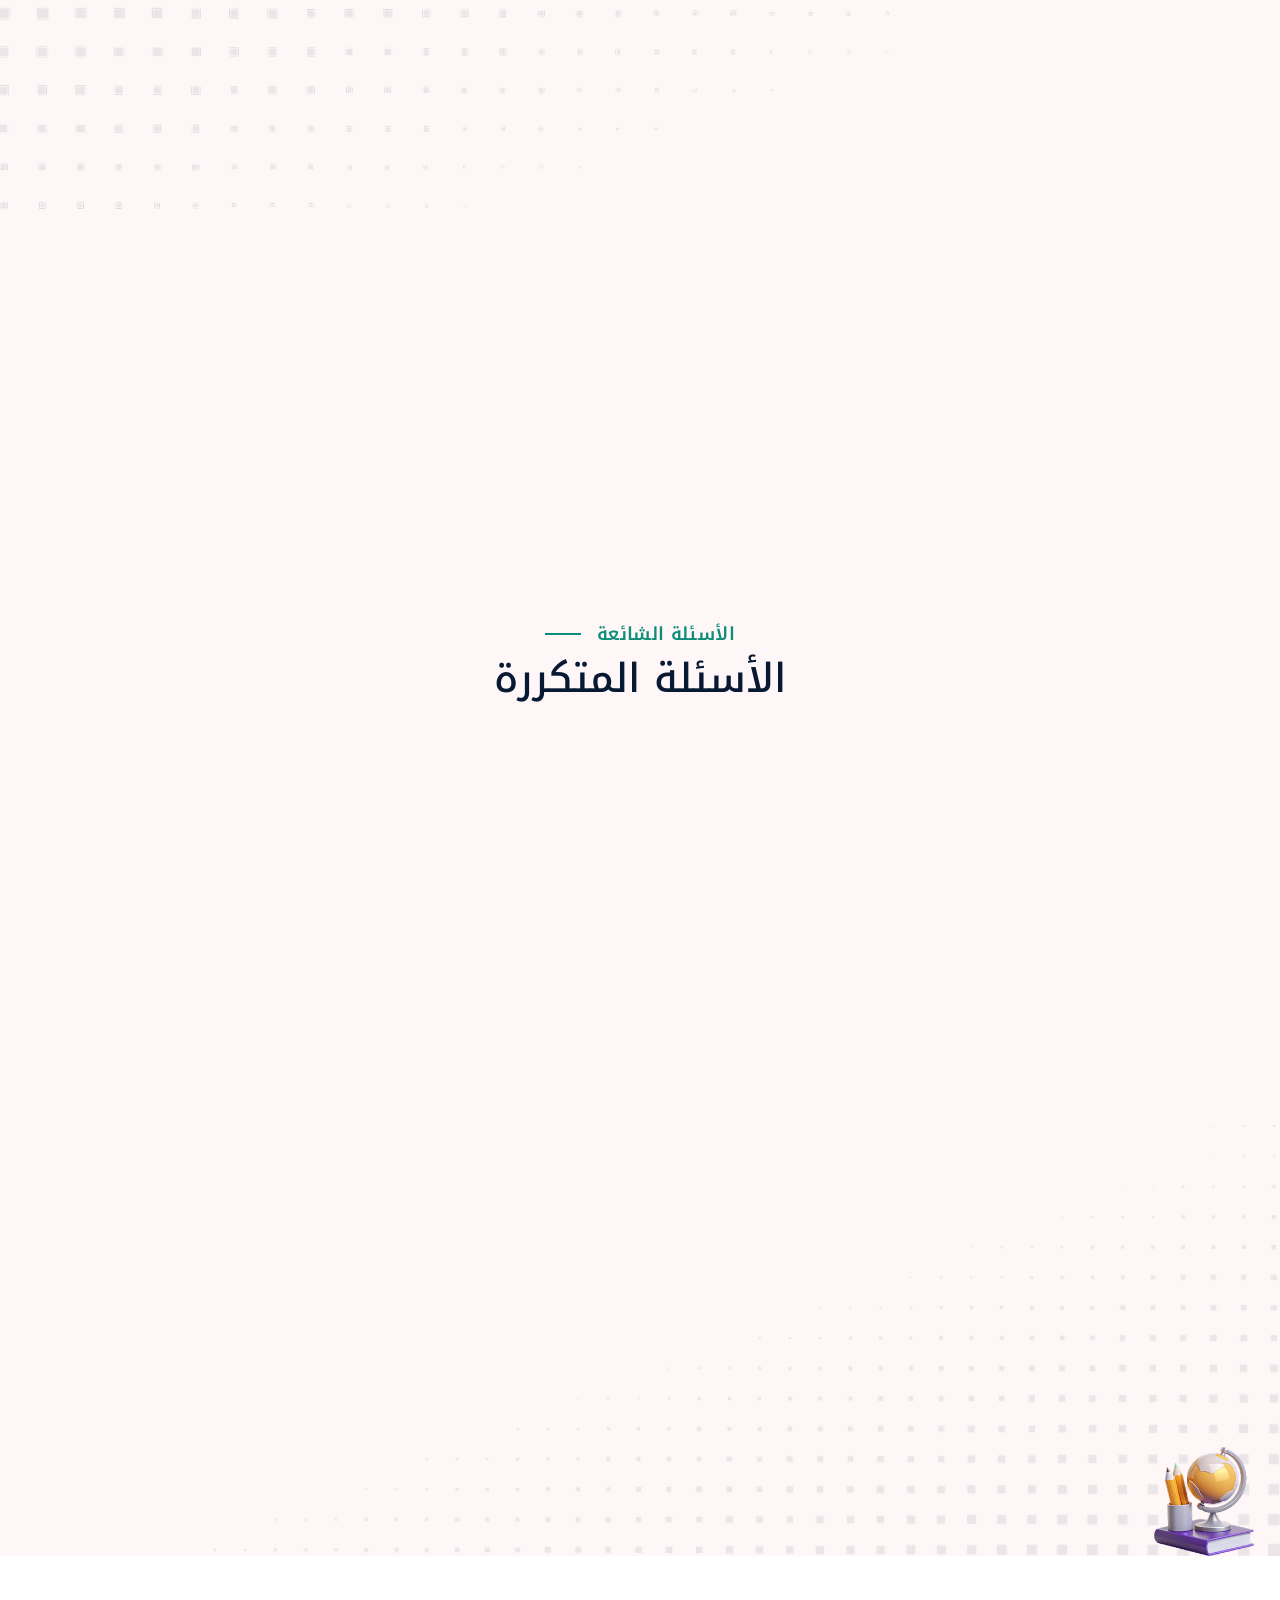
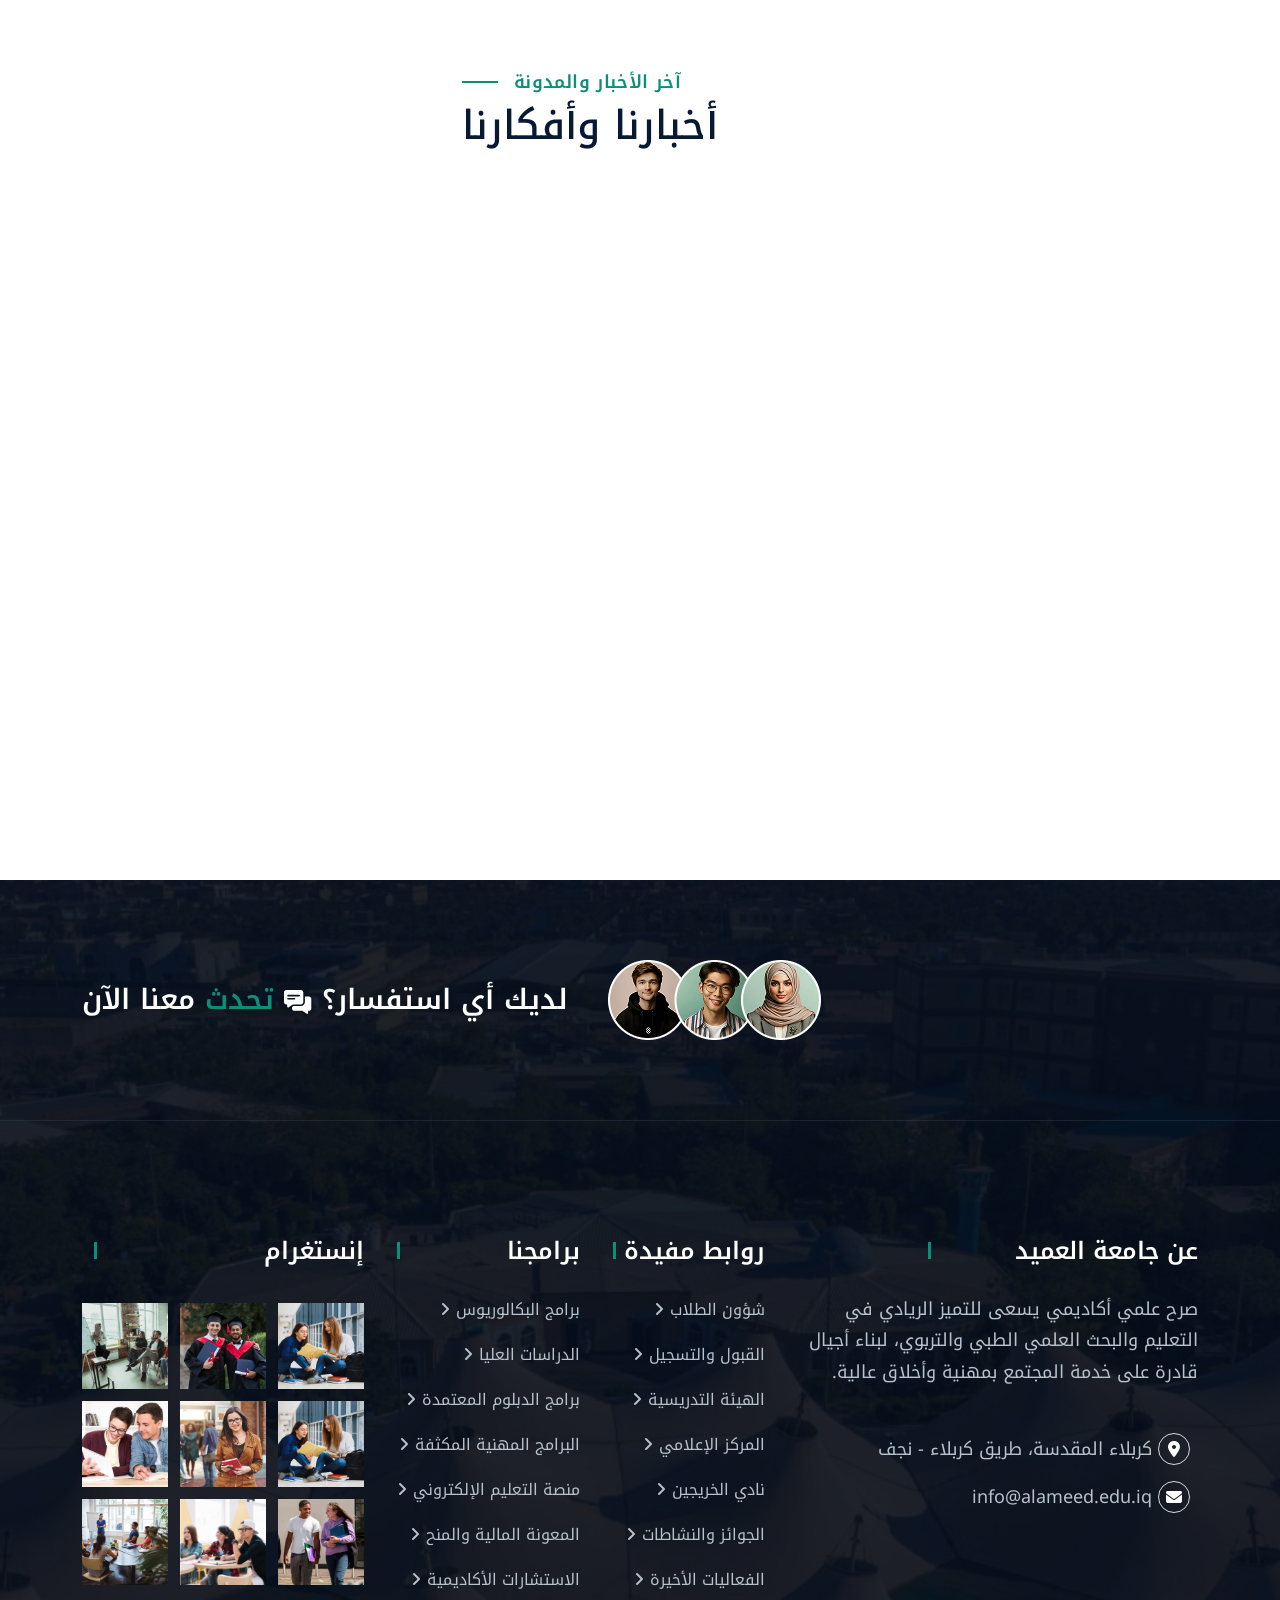
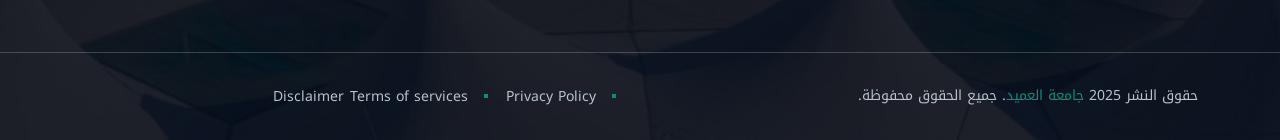
==== commit 1e3f85f5: "feat: create initial themehour template with HTML, CSS, and SVG assets." ====
--- a/themehour/index.html
+++ b/themehour/index.html
@@ -213,23 +213,76 @@
                 <div class="row justify-content-center justify-content-lg-between align-items-center gy-2">
                     <div class="col-auto d-none d-lg-block">
                         <div class="header-links">
-                            <ul class="header-left-wrap">
-                                <li>
-                                    <div class="dropdown-link"><a class="dropdown-toggle" href="#" role="button"
-                                            id="dropdownMenuLink1" data-bs-toggle="dropdown"
-                                            aria-expanded="false">الطلاب</a>
-                                        <ul class="dropdown-menu" aria-labelledby="dropdownMenuLink1">
-                                            <li><a href="#">المنح الدراسية</a> <a href="#">الجمعيات</a> <a href="#">عبر
-                                                    الإنترنت</a> <a href="#">ثنائي التعليم</a></li>
+                            <nav class="main-menu top-main-menu">
+                                <ul class="header-left-wrap">
+                                    <li class="menu-item-has-children"><a href="#" style="color: white;">رئاسة
+                                            الجامعة</a>
+                                        <ul class="sub-menu">
+                                            <li><a href="/كلمة-السيد-رئيس-الجامعة">رئيس الجامعة</a></li>
+                                            <li><a href="/كلمة-المساعد-العلمي">المساعد العلمي</a></li>
+                                            <li><a href="/كلمة-المساعد-الاداري">المساعد الاداري</a></li>
+                                            <li><a href="/مجلس-الجامعة">مجلس الجامعة</a></li>
+                                            <li><a href="/هيكلية-الجامعة">هيكلية الجامعة</a></li>
+                                            <li><a href="/أقسام-الجامعة">أقسام الجامعة</a></li>
+                                            <li><a href="/المكتبة-المصورة">المكتبة المصورة</a></li>
                                         </ul>
-                                    </div>
-                                </li>
-                                <li><a href="#">رئاسة الجامعة</a></li>
-                                <li><a href="#">الكليات</a></li>
-                                <li><a href="#">الخدمات الجامعية</a></li>
-                                <li><a href="#">المجلات العلمية</a></li>
-                                <li><a href="#">اتصل بنا</a></li>
-                            </ul>
+                                    </li>
+                                    <li class="menu-item-has-children"><a href="#" style="color: white;">الكليات</a>
+                                        <ul class="sub-menu">
+                                            <li><a href="/كلية-الطب">كلية الطب</a></li>
+                                            <li><a href="/كلية-طب-الأسنان">كلية طب الأسنان</a></li>
+                                            <li><a href="/كلية-الصيدلة">كلية الصيدلة</a></li>
+                                            <li><a href="/كلية-التمريض">كلية التمريض</a></li>
+                                            <li><a href="/تحت-الأنشاء">كلية التقنيات الصحية والطبية</a></li>
+                                            <li><a href="/كلية-التربية-الاساسية-للبنات">كلية التربية الاساسية للبنات</a>
+                                            </li>
+                                        </ul>
+                                    </li>
+                                    <li class="menu-item-has-children"><a href="#" style="color: white;">أخبار
+                                            الجامعة</a>
+                                        <ul class="sub-menu">
+                                            <li><a href="/أخبار-الجامعة">الأخبار</a></li>
+                                            <li><a href="/الاعلانات">الإعلانات</a></li>
+                                        </ul>
+                                    </li>
+                                    <li class="menu-item-has-children"><a href="#" style="color: white;">الخدمات
+                                            الجامعية</a>
+                                        <ul class="sub-menu">
+                                            <li><a href="/مختبر-العميد-المركزي">مختبر العميد المركزي</a></li>
+                                            <li><a href="/تسجيل-الطلبة-الأجانب">تسجيل الطلبة الأجانب</a></li>
+                                            <li><a href="/متابعة-تسجيل-الطلبة-الأجانب">متابعة طلب التسجيل الطلبة
+                                                    الاجانب</a></li>
+                                            <li><a href="/متابعة-طلبات-التعيين">متابعة طلبات التعيين</a></li>
+                                            <li><a href="https://lms.alameed.edu.iq" target="_blank">التعليم
+                                                    الالكتروني</a></li>
+                                            <li><a href="/المستندات-الجامعية">المستندات الجامعية</a></li>
+                                        </ul>
+                                    </li>
+                                    <li class="menu-item-has-children"><a href="#" style="color: white;">خدماتنا</a>
+                                        <ul class="sub-menu">
+                                            <li><a href="/من-نحن">من نحن</a></li>
+                                            <li><a href="/اتصل-بنا">اتصل بنا</a></li>
+                                            <li><a href="/صندوق-الشكاوى-والمقترحات">صندوق الشكاوى والمقترحات</a></li>
+                                            <li><a href="//vr.alameed.edu.iq" target="_blank">الجولة الافتراضية</a></li>
+                                        </ul>
+                                    </li>
+                                    <li class="menu-item-has-children"><a href="#" style="color: white;">النشاطات
+                                            العلمية</a>
+                                        <ul class="sub-menu">
+                                            <li><a href="//ajmrhs.alameed.edu.iq" target="_blank">مجلة العميد</a></li>
+                                            <li><a href="https://tasleem.alameedcenter.iq" target="_blank">مجلة
+                                                    تسليم</a></li>
+                                            <li><a href="/النشاطات-العلمية">البحوث</a></li>
+                                        </ul>
+                                    </li>
+                                </ul>
+                            </nav>
+                        </div>
+                    </div>
+                    <div class="col-auto ms-lg-auto">
+                        <div class="header-button">
+                            <form class="search-form"><input type="text" placeholder="بحث..."> <button type="submit"><i
+                                        class="fa-solid fa-magnifying-glass"></i></button></form></i></button>
                         </div>
                     </div>
                     <div class="col-auto">
@@ -237,9 +290,7 @@
                             <ul class="header-right-wrap">
                                 <li><i class="fa-solid fa-user ps-2"></i><a href="#login-form"
                                         class="popup-content">تسجيل
-                                        الدخول /
-                                        إنشاء حساب</a></li>
-                                <li><i class="fa-solid fa-comments ps-2"></i><a href="faq.html">الأسئلة الشائعة</a></li>
+                                        الدخول</a></li>
                                 <li>
                                     <div class="dropdown-link"><a class="dropdown-toggle" href="#" role="button"
                                             id="dropdownMenuLink2" data-bs-toggle="dropdown" aria-expanded="false"><img
@@ -296,121 +347,34 @@
             <div class="menu-area">
                 <div class="container th-container2">
                     <div class="menu-wrapp">
-                        <div class="row align-items-center justify-content-between">
+                        <div class="row align-items-start justify-content-between">
                             <div class="col-auto">
-                                <div class="header-left d-flex align-items-center">
-                                    <div class="header-logo d-block d-sm-none"><a href="index.html"><img
-                                                src="assets/img/logo.png" alt="Stadum"></a></div>
+                                <div class="header-left d-flex">
                                     <div class="header-button d-none d-sm-block"><a href="contact.html"
                                             class="th-btn">سجل الآن <img src="assets/img/icon/right-icon.svg"
                                                 class="th-arrow" alt="أيقونة"></a></div>
                                     <nav class="main-menu d-none d-xl-block">
                                         <ul>
-                                            <li class="menu-item-has-children"><a href="index.html">الرئيسية</a>
-                                                <ul class="mega-menu mega-menu-content mega-scroll">
-                                                    <li>
-                                                        <div class="container">
-                                                            <div class="row gy-4">
-                                                                <div class="col-lg-4">
-                                                                    <div class="mega-menu-box">
-                                                                        <div class="mega-menu-img"><img
-                                                                                src="assets/img/pages/home-university.jpg"
-                                                                                alt="Home One">
-                                                                            <div class="btn-wrap"><a href="index.html"
-                                                                                    class="th-btn">Multipage</a> <a
-                                                                                    href="home-university-op.html"
-                                                                                    class="th-btn">Onepage</a></div>
-                                                                        </div>
-                                                                        <h3 class="mega-menu-title"><a
-                                                                                href="index.html">رئيسية
-                                                                                الجامعة</a></h3>
-                                                                    </div>
-                                                                </div>
-                                                                <div class="col-lg-4">
-                                                                    <div class="mega-menu-box">
-                                                                        <div class="mega-menu-img"><img
-                                                                                src="assets/img/pages/home-admission.jpg"
-                                                                                alt="Home Two">
-                                                                            <div class="btn-wrap"><a
-                                                                                    href="home-admission.html"
-                                                                                    class="th-btn">Multipage</a> <a
-                                                                                    href="home-admission-op.html"
-                                                                                    class="th-btn">Onepage</a></div>
-                                                                        </div>
-                                                                        <h3 class="mega-menu-title"><a
-                                                                                href="home-admission.html">رئيسية
-                                                                                القبول</a></h3>
-                                                                    </div>
-                                                                </div>
-                                                                <div class="col-lg-4">
-                                                                    <div class="mega-menu-box">
-                                                                        <div class="mega-menu-img"><img
-                                                                                src="assets/img/pages/home-courses.jpg"
-                                                                                alt="Home Three">
-                                                                            <div class="btn-wrap"><a
-                                                                                    href="home-courses.html"
-                                                                                    class="th-btn">Multipage</a> <a
-                                                                                    href="home-courses-op.html"
-                                                                                    class="th-btn">Onepage</a></div>
-                                                                        </div>
-                                                                        <h3 class="mega-menu-title"><a
-                                                                                href="home-courses.html">رئيسية
-                                                                                الدورات</a></h3>
-                                                                    </div>
-                                                                </div>
-                                                            </div>
-                                                        </div>
-                                                    </li>
-                                                </ul>
-                                            </li>
-                                            <li><a href="about.html">عن الجامعة</a></li>
-                                            <li class="menu-item-has-children"><a href="#">الكليات</a>
-                                                <ul class="sub-menu">
-                                                    <li><a href="#">كلية الطب</a></li>
-                                                    <li><a href="#">كلية طب الأسنان</a></li>
-                                                    <li><a href="#">كلية الصيدلة</a></li>
-                                                    <li><a href="#">كلية التقنيات الصحية والطبية</a>
-                                                        <ul class="sub-menu">
-                                                            <li><a href="#">قسم تقنيات عناية القلب</a></li>
-                                                            <li><a href="#">قسم تقنيات طب الطوارئ</a></li>
-                                                        </ul>
-                                                    </li>
-                                                    <li><a href="#">كلية التمريض</a></li>
-                                                    <li><a href="#">كلية التربية الأساسية للبنات</a>
-                                                        <ul class="sub-menu">
-                                                            <li><a href="#">قسم اللغة الانكليزية</a></li>
-                                                            <li><a href="#">قسم اللغة العربية</a></li>
-                                                            <li><a href="#">قسم رياض الأطفال</a></li>
-                                                        </ul>
-                                                    </li>
-                                                </ul>
-                                            </li>
-                                            <li class="menu-item-has-children"><a href="#">صفحات إضافية</a>
-                                                <ul class="sub-menu">
-                                                    <li><a href="campus.html">الحياة الجامعية</a></li>
-                                                    <li><a href="pricing.html">خطط الأسعار</a></li>
-                                                    <li><a href="faq.html">الأسئلة الشائعة</a></li>
-                                                    <li><a href="error.html">صفحة الخطأ</a></li>
-                                                </ul>
-                                            </li>
-                                            <li class="menu-item-has-children"><a href="#">النشاطات</a>
-                                                <ul class="sub-menu">
-                                                    <li><a href="event.html">نشاطات الجامعة</a></li>
-                                                    <li><a href="event-details.html">تفاصيل النشاط</a></li>
-                                                </ul>
-                                            </li>
-                                            <li class="menu-item-has-children"><a href="#">الأخبار</a>
-                                                <ul class="sub-menu">
-                                                    <li><a href="blog.html">آخر الأخبار</a></li>
-                                                    <li><a href="blog-details.html">تفاصيل الخبر</a></li>
-                                                </ul>
-                                            </li>
-                                            <li><a href="contact.html">اتصل بنا</a></li>
+                                            <li><a href="/التصنيفات-العالمية">التصنيفات العالمية</a></li>
+                                            <li><a href="/تعزيز-مبدأ-الشفافية">مبدأ الشفافية</a></li>
+                                            <li><a href="/مركز-التعليم-المستمر">مركز التعليم المستمر</a></li>
+                                            <li><a href="/التنمية-المستدامة">التنمية المستدامة</a></li>
+                                            <li><a href="/المكتبة-المركزية">المكتبة المركزية</a></li>
                                         </ul>
                                     </nav>
                                 </div>
                             </div>
                             <div class="col-auto ms-lg-auto">
+                                <div class="header-button">
+                                    <a href="#" class="icon-btn sideMenuToggler d-none d-xl-block"><img
+                                            src="assets/img/icon/grid2.svg" alt=""></a><button type="button"
+                                        class="th-menu-toggle d-inline-block d-xl-none"><i
+                                            class="fa-solid fa-bars"></i></button>
+                                </div>
+
+                                <!-- old search
+                                 
+                                <div class="col-auto ms-lg-auto">
                                 <div class="header-button">
                                     <form class="search-form"><input type="text" placeholder="بحث..."> <button
                                             type="submit"><i class="fa-solid fa-magnifying-glass"></i></button></form><a
@@ -420,6 +384,9 @@
                                             class="fa-solid fa-bars"></i></button>
                                 </div>
                             </div>
+                                -->
+                            </div>
+
                         </div>
                     </div>
                 </div>
@@ -671,23 +638,51 @@
         <div class="container th-container2">
             <div class="counter-wrap1">
                 <div class="counter-card wow fadeInUp" data-wow-delay=".2s">
-                    <h2 class="counter-title"><span class="counter-number">6</span></h2><span class="counter-text">كليات
-                        تخصصية</span>
+                    <div class="box-icon">
+                        <img src="assets/img/icon/counter-icon1-1.svg" alt="icon">
+                    </div>
+                    <div class="media-body">
+                        <h3 class="box-number">
+                            <span class="counter-number">6</span>
+                        </h3>
+                        <p class="box-text">كليات تخصصية</p>
+                    </div>
                 </div>
                 <div class="divider"></div>
                 <div class="counter-card wow fadeInUp" data-wow-delay=".4s">
-                    <h2 class="counter-title"><span class="counter-number">12</span></h2><span
-                        class="counter-text">مركزاً وبحثاً علمياً</span>
+                    <div class="box-icon">
+                        <img src="assets/img/icon/counter-icon1-2.svg" alt="icon">
+                    </div>
+                    <div class="media-body">
+                        <h3 class="box-number">
+                            <span class="counter-number">12</span>
+                        </h3>
+                        <p class="box-text">مركزاً وبحثاً علمياً</p>
+                    </div>
                 </div>
                 <div class="divider"></div>
                 <div class="counter-card wow fadeInUp" data-wow-delay=".6s">
-                    <h2 class="counter-title"><span class="counter-number">1500</span>+</h2><span
-                        class="counter-text">خريج متميز</span>
+                    <div class="box-icon">
+                        <img src="assets/img/icon/counter-icon1-3.svg" alt="icon">
+                    </div>
+                    <div class="media-body">
+                        <h3 class="box-number">
+                            <span class="counter-number">1500</span>+
+                        </h3>
+                        <p class="box-text">خريج متميز</p>
+                    </div>
                 </div>
                 <div class="divider"></div>
-                <div class="counter-card wow fadeInUp" data-wow-delay=".8s">
-                    <h2 class="counter-title"><span class="counter-number">8000</span>+</h2><span
-                        class="counter-text">طالب وطالبة</span>
+                <div class="counter-card wow fadeInUp" data-wow-delay=".7s">
+                    <div class="box-icon">
+                        <img src="assets/img/icon/counter-icon1-4.svg" alt="icon">
+                    </div>
+                    <div class="media-body">
+                        <h3 class="box-number">
+                            <span class="counter-number">8000</span>+
+                        </h3>
+                        <p class="box-text">طالب وطالبة</p>
+                    </div>
                 </div>
                 <div class="divider"></div>
             </div>
@@ -1369,7 +1364,7 @@
             </div>
         </div>
     </section>
-    <div class="marquee-area space-bottom overflow-hidden">
+    <!-- <div class="marquee-area space-bottom overflow-hidden">
         <div class="container-fluid p-0">
             <div class="swiper th-slider marquee-slider1"
                 data-slider-options='{"breakpoints":{"0":{"slidesPerView":"auto"}},"autoplay":{"delay":0,"disableOnInteraction":false},"noSwiping":"true","speed":10000,"spaceBetween":40}'>
@@ -1425,7 +1420,7 @@
                 </div>
             </div>
         </div>
-    </div>
+    </div> -->
     <div class="community-area space" data-bg-src="assets/img/bg/community-home-1.png">
         <div class="container">
             <div class="row">
--- a/themehour/assets/css/style.css
+++ b/themehour/assets/css/style.css
@@ -1,4 +1,4 @@
-@import url('https://fonts.googleapis.com/css2?family=IBM+Plex+Sans+Arabic:wght@400;500;600;700&display=swap');
+@import url('https://fonts.googleapis.com/css2?family=Noto+Kufi+Arabic:wght@100..900&display=swap');
 @use "sass:math";
 
 :root {
@@ -35,9 +35,9 @@
     --error-color: #dc3545;
     --th-border-color5: #49515C;
     --th-border-color6: #383D46;
-    --title-font: "IBM Plex Sans Arabic", sans-serif;
-    --subtitle-font: "IBM Plex Sans Arabic", sans-serif;
-    --body-font: "IBM Plex Sans Arabic", sans-serif;
+    --title-font: "Noto Kufi Arabic", sans-serif;
+    --subtitle-font: "Noto Kufi Arabic", sans-serif;
+    --body-font: "Noto Kufi Arabic", sans-serif;
     --icon-font: "Font Awesome 6 Free";
     --main-container: 1320px;
     --container-gutters: 24px;
@@ -81,6 +81,10 @@
 [class*=" fa-"] {
     font-family: "Font Awesome 6 Free", "Font Awesome 6 Pro", var(--icon-font) !important;
     font-weight: 900;
+}
+
+.flip {
+    transform: scaleX(-1);
 }
 
 .fa-light,
@@ -9013,10 +9017,10 @@
 .main-menu ul li:has(.sub-menu)>a:after,
 .main-menu ul li:has(.mega-menu)>a:after,
 .main-menu ul li.menu-item-has-children>a:after {
-    content: "\2b";
+    content: "\f078";
     position: relative;
     font-family: var(--icon-font);
-    margin-left: 4px;
+    margin-right: 4px;
     font-weight: 600;
     top: 0;
     font-size: 14px
@@ -31552,4 +31556,116 @@
     html[dir="rtl"] .faq-imgbox {
         right: 0;
     }
+}
+
+/* Fix for top bar navigation dropdowns and padding */
+.top-main-menu>ul {
+    display: flex;
+    align-items: center;
+    margin: 0;
+    padding: 0;
+    gap: 20px;
+}
+
+
+
+.top-main-menu>ul>li>a {
+    padding: 10px 0 !important;
+    color: var(--white-color, #ffffff) !important;
+}
+
+.top-main-menu>ul>li:has(.sub-menu)>a:after,
+.top-main-menu>ul>li.menu-item-has-children>a:after {
+    color: var(--white-color, #ffffff) !important;
+}
+
+/* Ensure sub-menu items are visible (dark text on white background) */
+.top-main-menu .sub-menu a {
+    color: var(--title-color, #01133c) !important;
+}
+
+.top-main-menu .sub-menu a:hover {
+    color: var(--theme-color) !important;
+}
+
+/* 
+.header-button .search-form {
+    display: flex;
+    align-items: center;
+    background-color: var(--theme-color);
+    border-radius: 30px;
+    padding: 5px 15px;
+    box-shadow: 0 4px 10px rgba(0, 0, 0, 0.1);
+    transition: all 0.3s ease;
+}
+
+.header-button .search-form:hover,
+.header-button .search-form:focus-within {
+    box-shadow: 0 6px 15px rgba(0, 0, 0, 0.15);
+    transform: translateY(-2px);
+}
+
+.header-button .search-form input {
+    border: none !important;
+    background: transparent !important;
+    color: var(--white-color, #fff) !important;
+    padding: 5px 10px !important;
+    outline: none !important;
+    width: 150px;
+    transition: width 0.3s ease;
+}
+
+.header-button .search-form input::placeholder {
+    color: rgba(255, 255, 255, 0.7) !important;
+}
+
+.header-button .search-form input:focus {
+    width: 200px;
+}
+
+.header-button .search-form button {
+    background: transparent !important;
+    border: none !important;
+    color: var(--white-color, #fff) !important;
+    font-size: 16px;
+    cursor: pointer;
+    padding: 0;
+    transition: color 0.3s ease;
+}
+
+.header-button .search-form button:hover {
+    color: var(--title-color, #01133c) !important;
+} */
+
+/* Fix for top bar navigation dropdowns and padding */
+.top-main-menu>ul {
+    display: flex;
+    align-items: center;
+    margin: 0;
+    padding: 0;
+}
+
+.top-main-menu>ul>li {
+    margin: 0 10px !important;
+}
+
+.top-main-menu>ul>li>a {
+    padding: 10px 0 !important;
+    color: var(--white-color, #ffffff) !important;
+}
+
+.top-main-menu>ul>li:has(.sub-menu)>a:after,
+.top-main-menu>ul>li.menu-item-has-children>a:after {
+    color: var(--white-color, #ffffff) !important;
+}
+
+/* Make main menu wrapper fit its content */
+@media (min-width: 1200px) {
+    .menu-wrapp {
+        width: max-content;
+        margin: 0 auto;
+        padding: 0;
+        background-color: var(--white-color, #ffffff);
+        box-shadow: 0 4px 15px rgba(0, 0, 0, 0.05);
+    }
 }
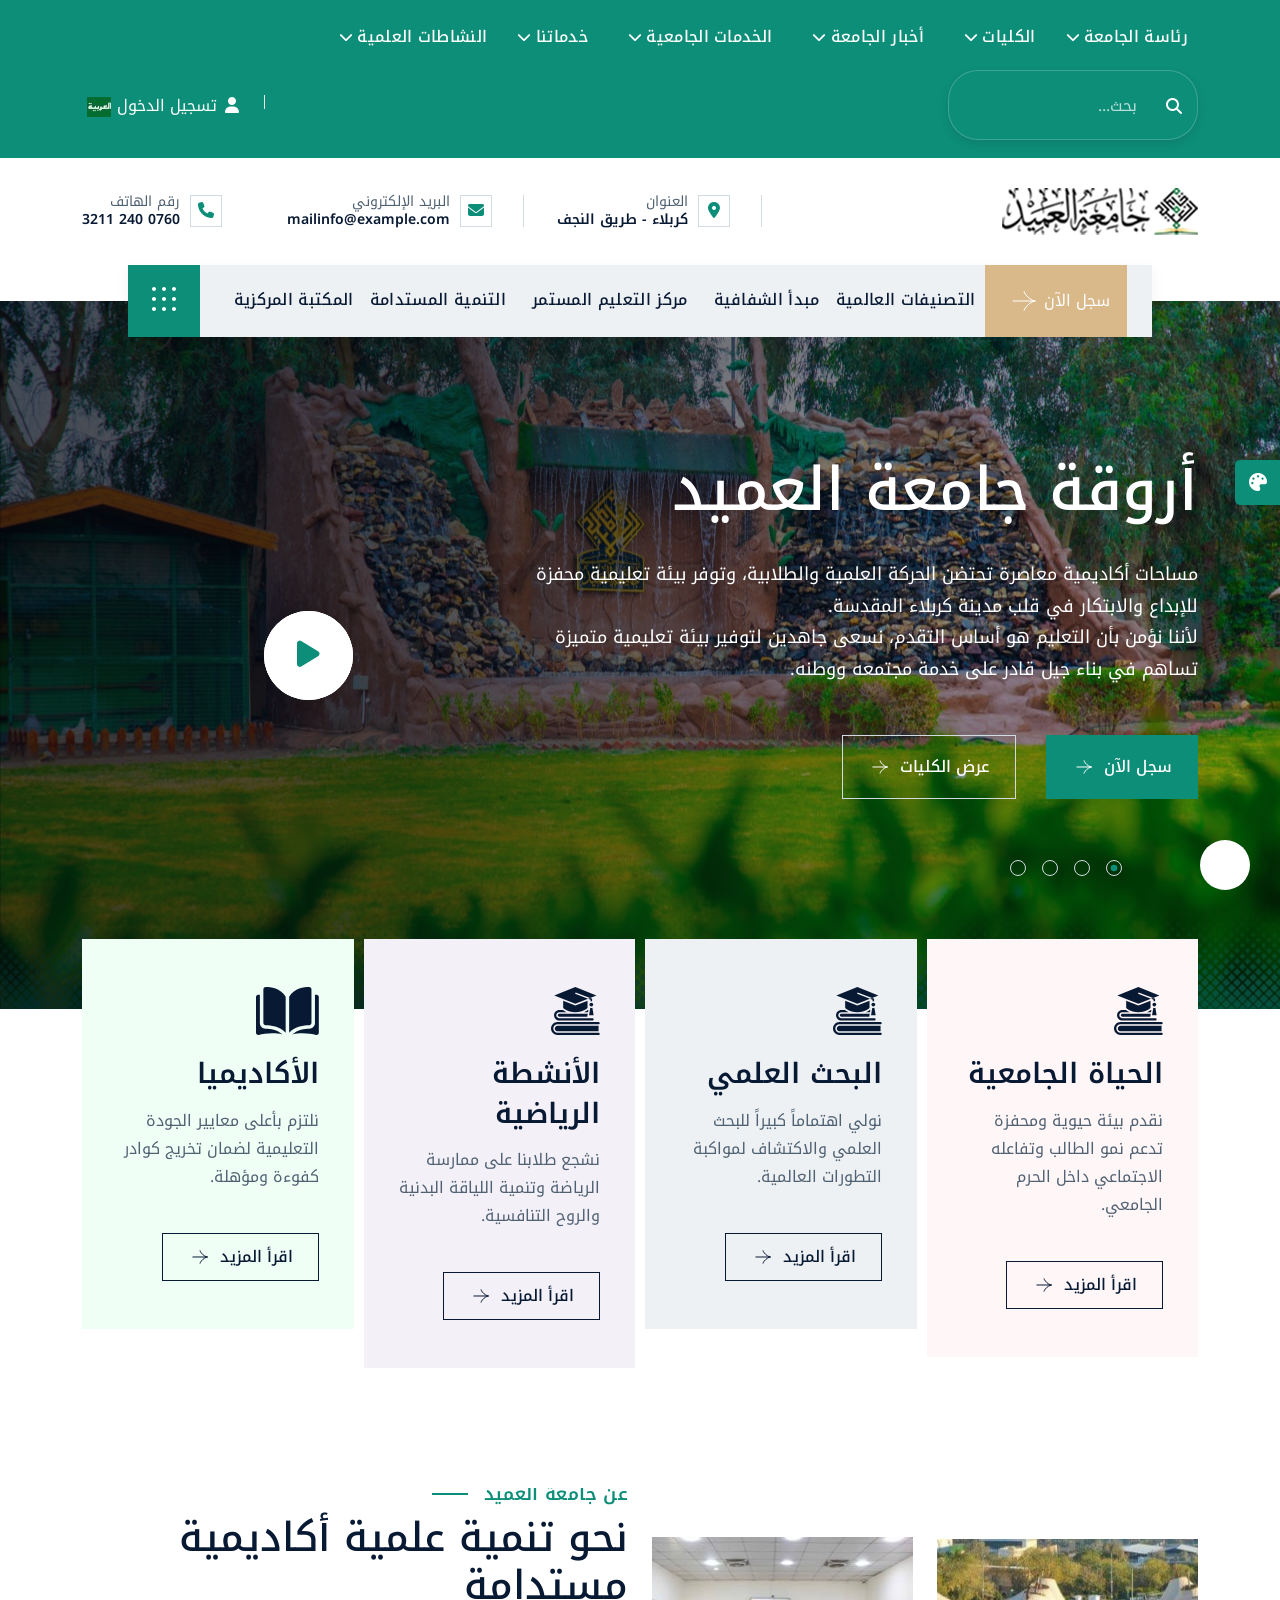
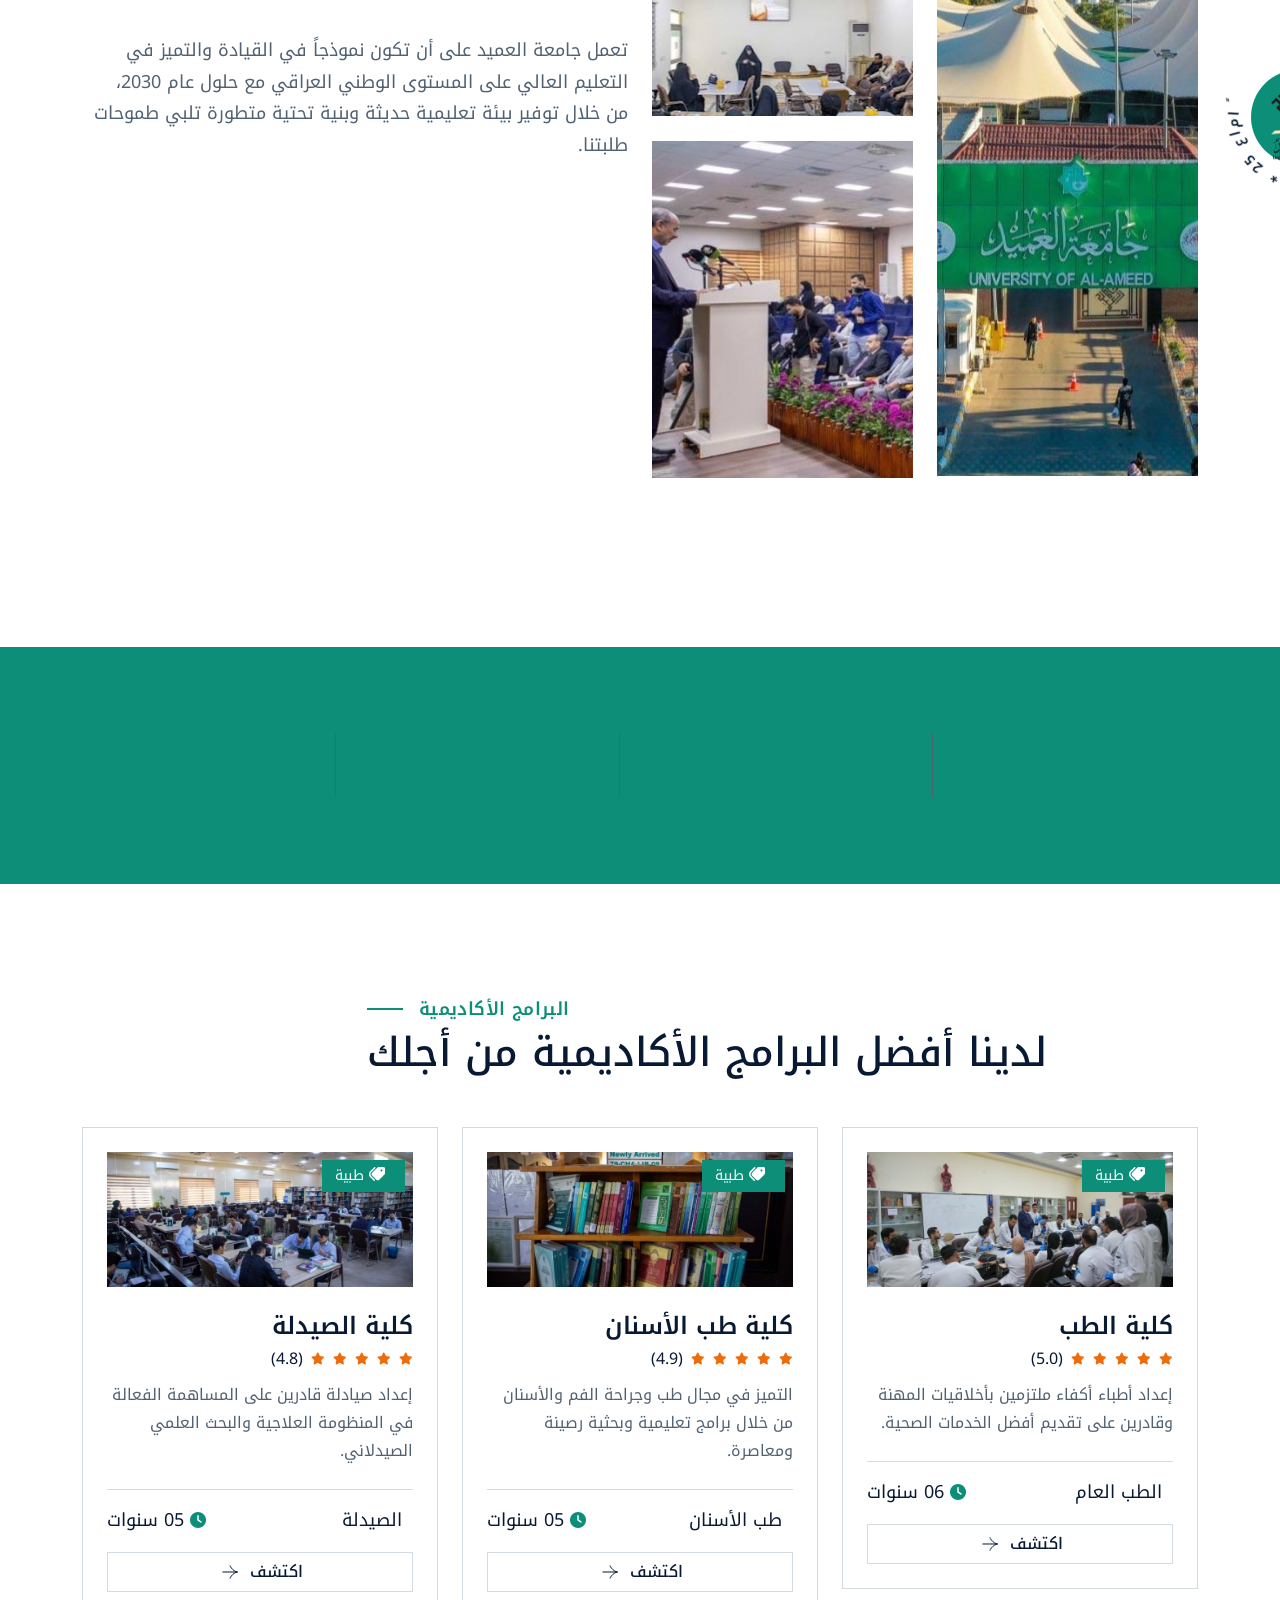
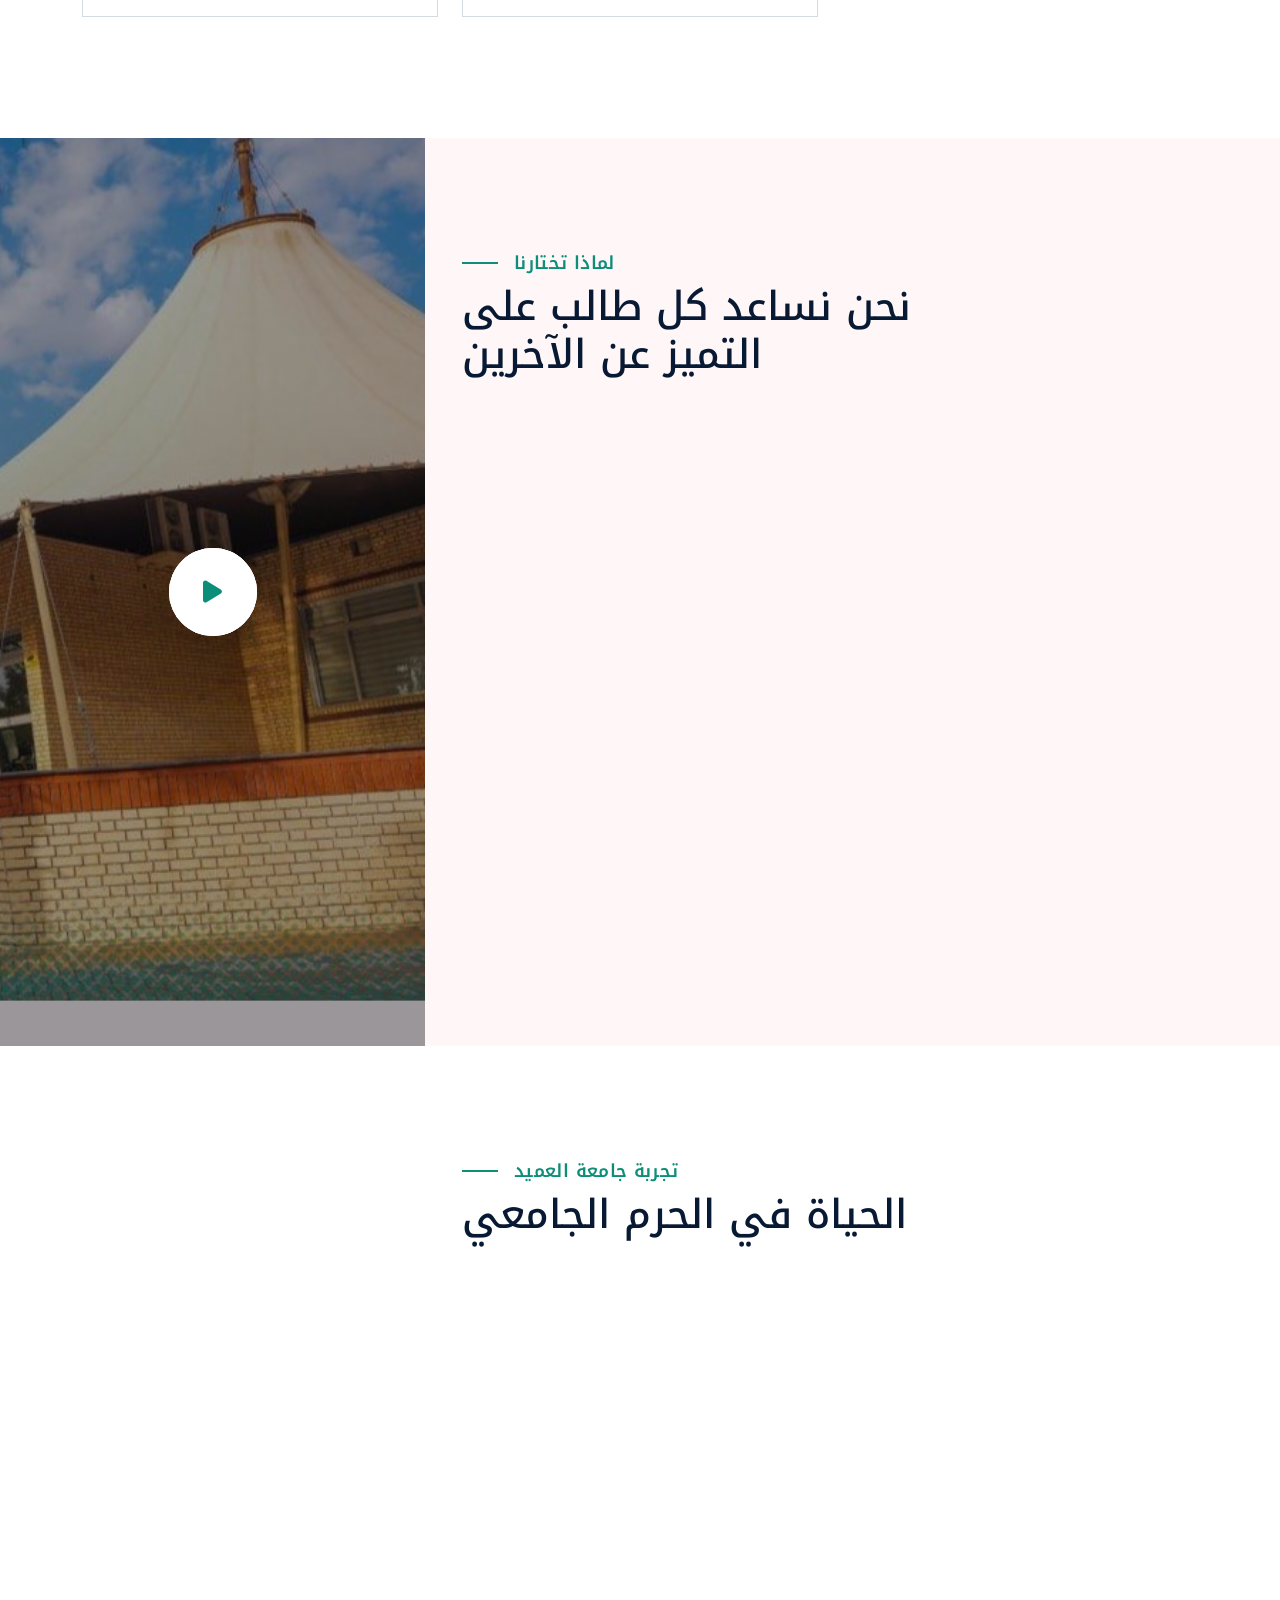
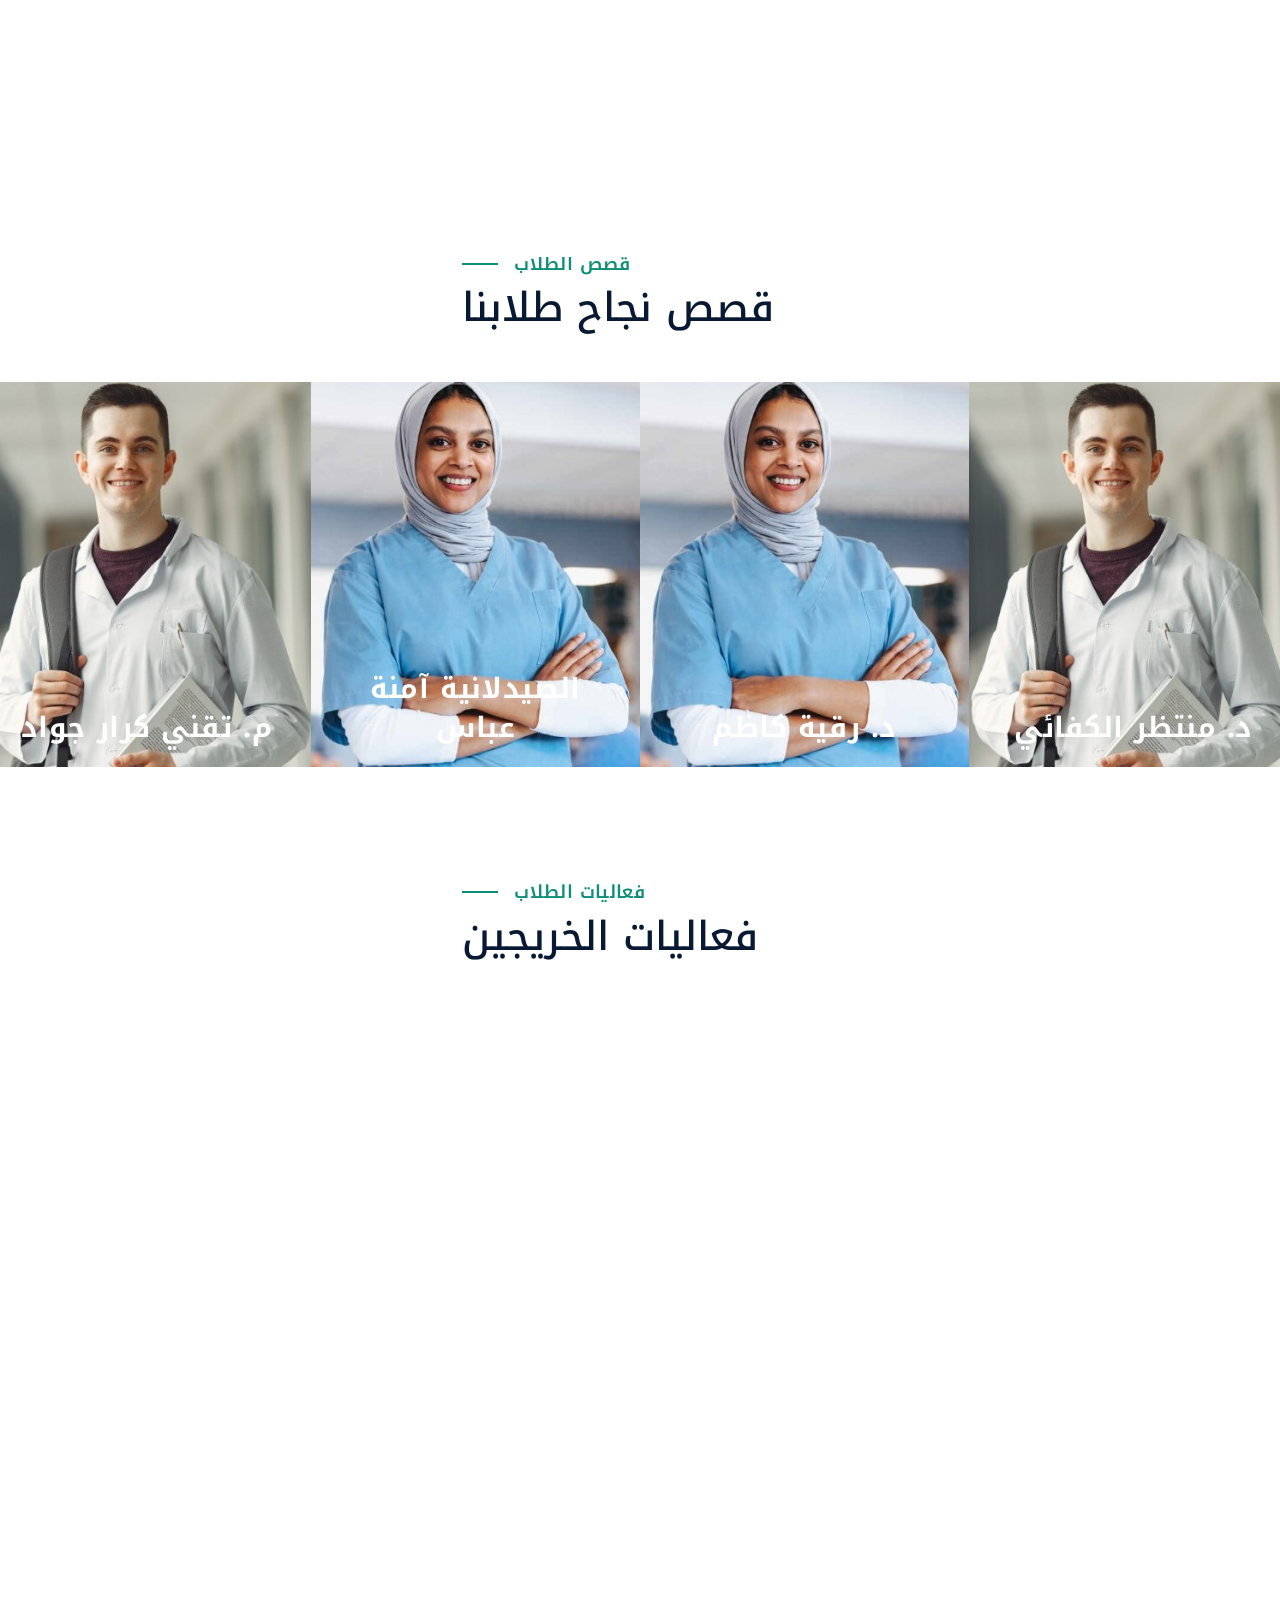
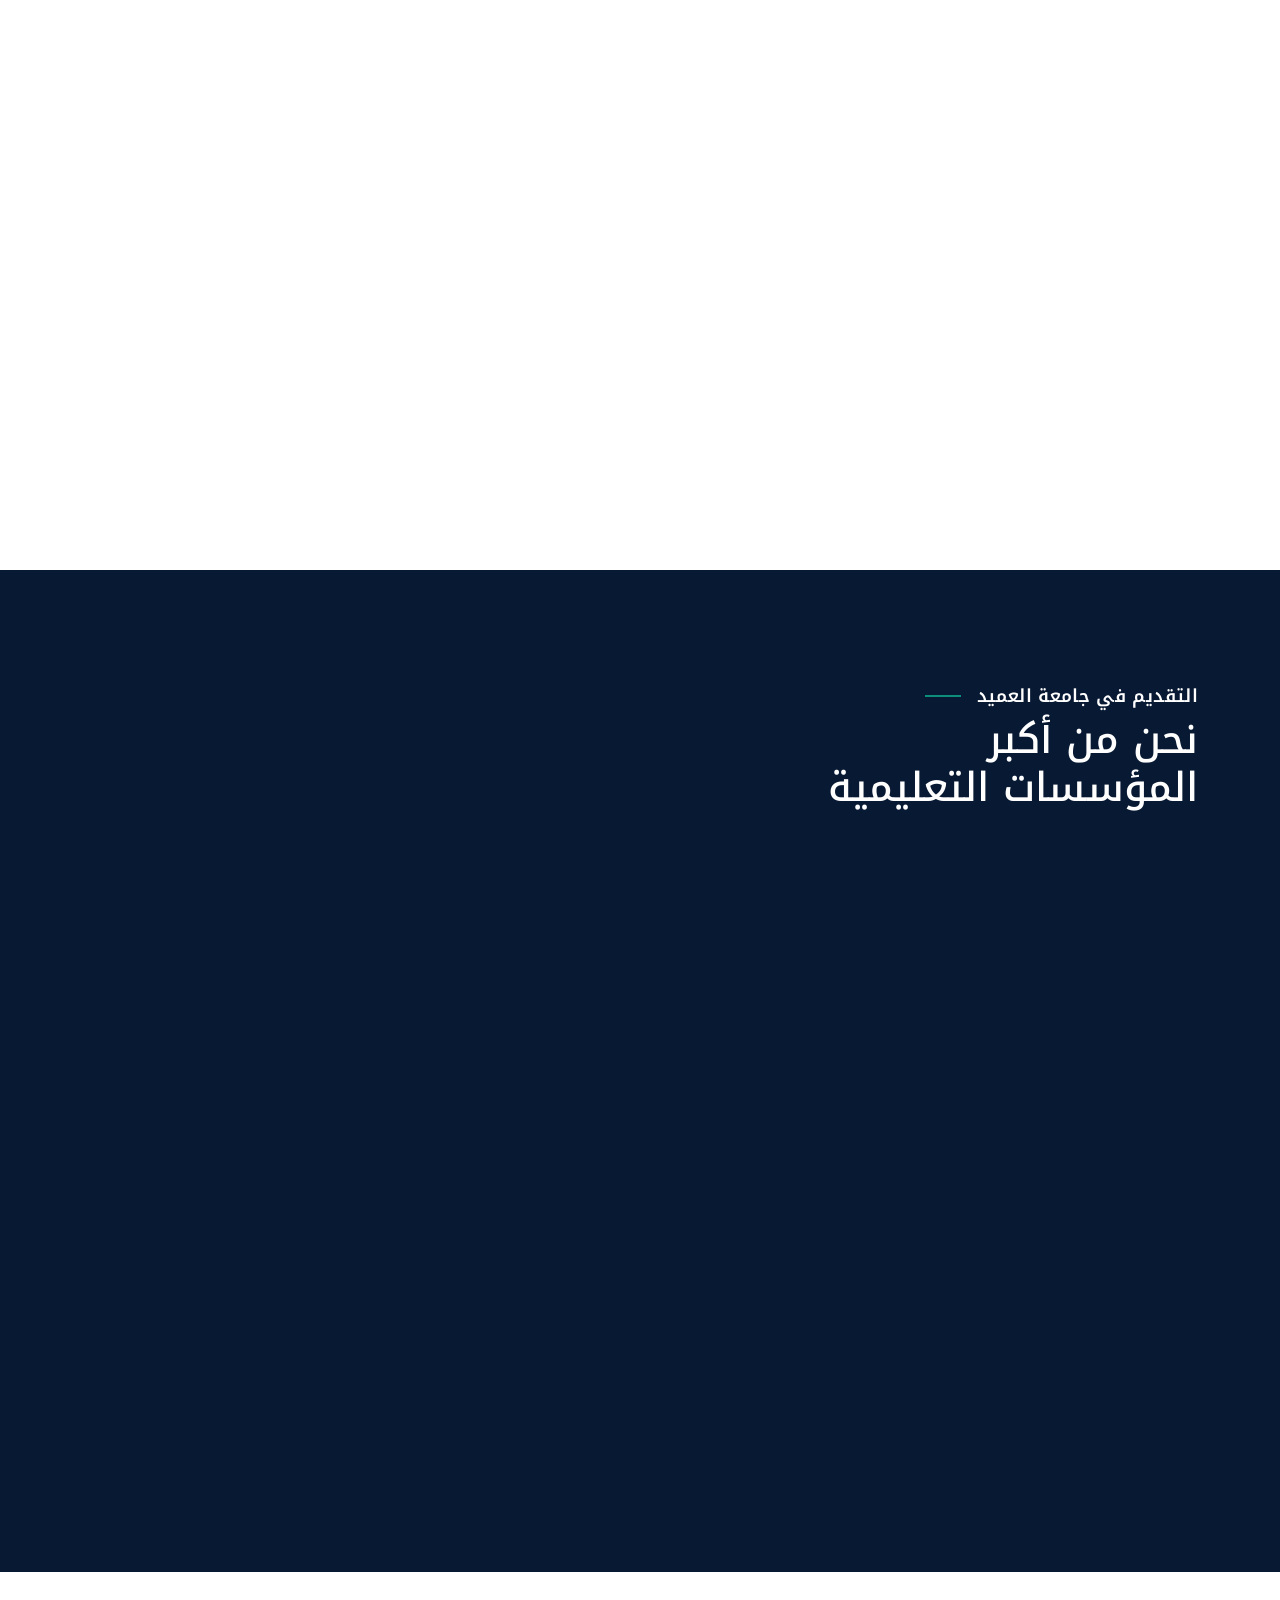
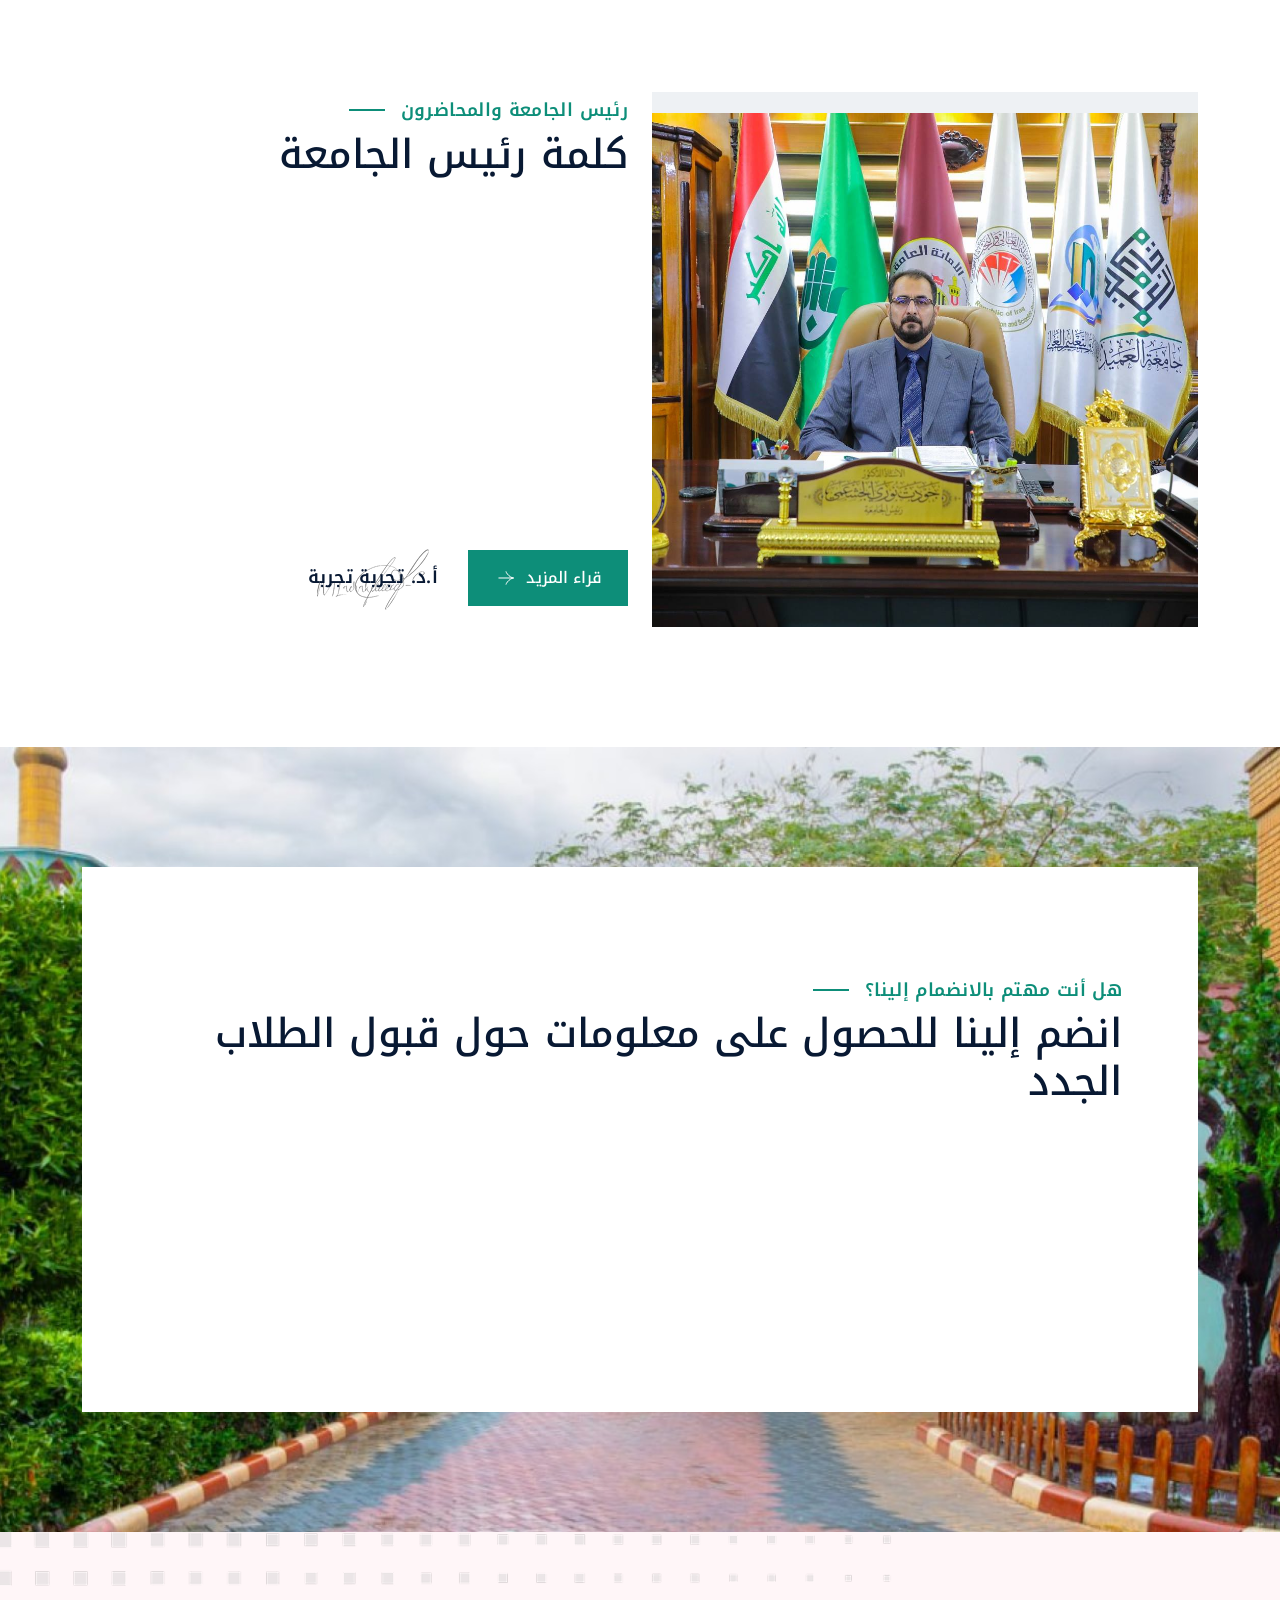
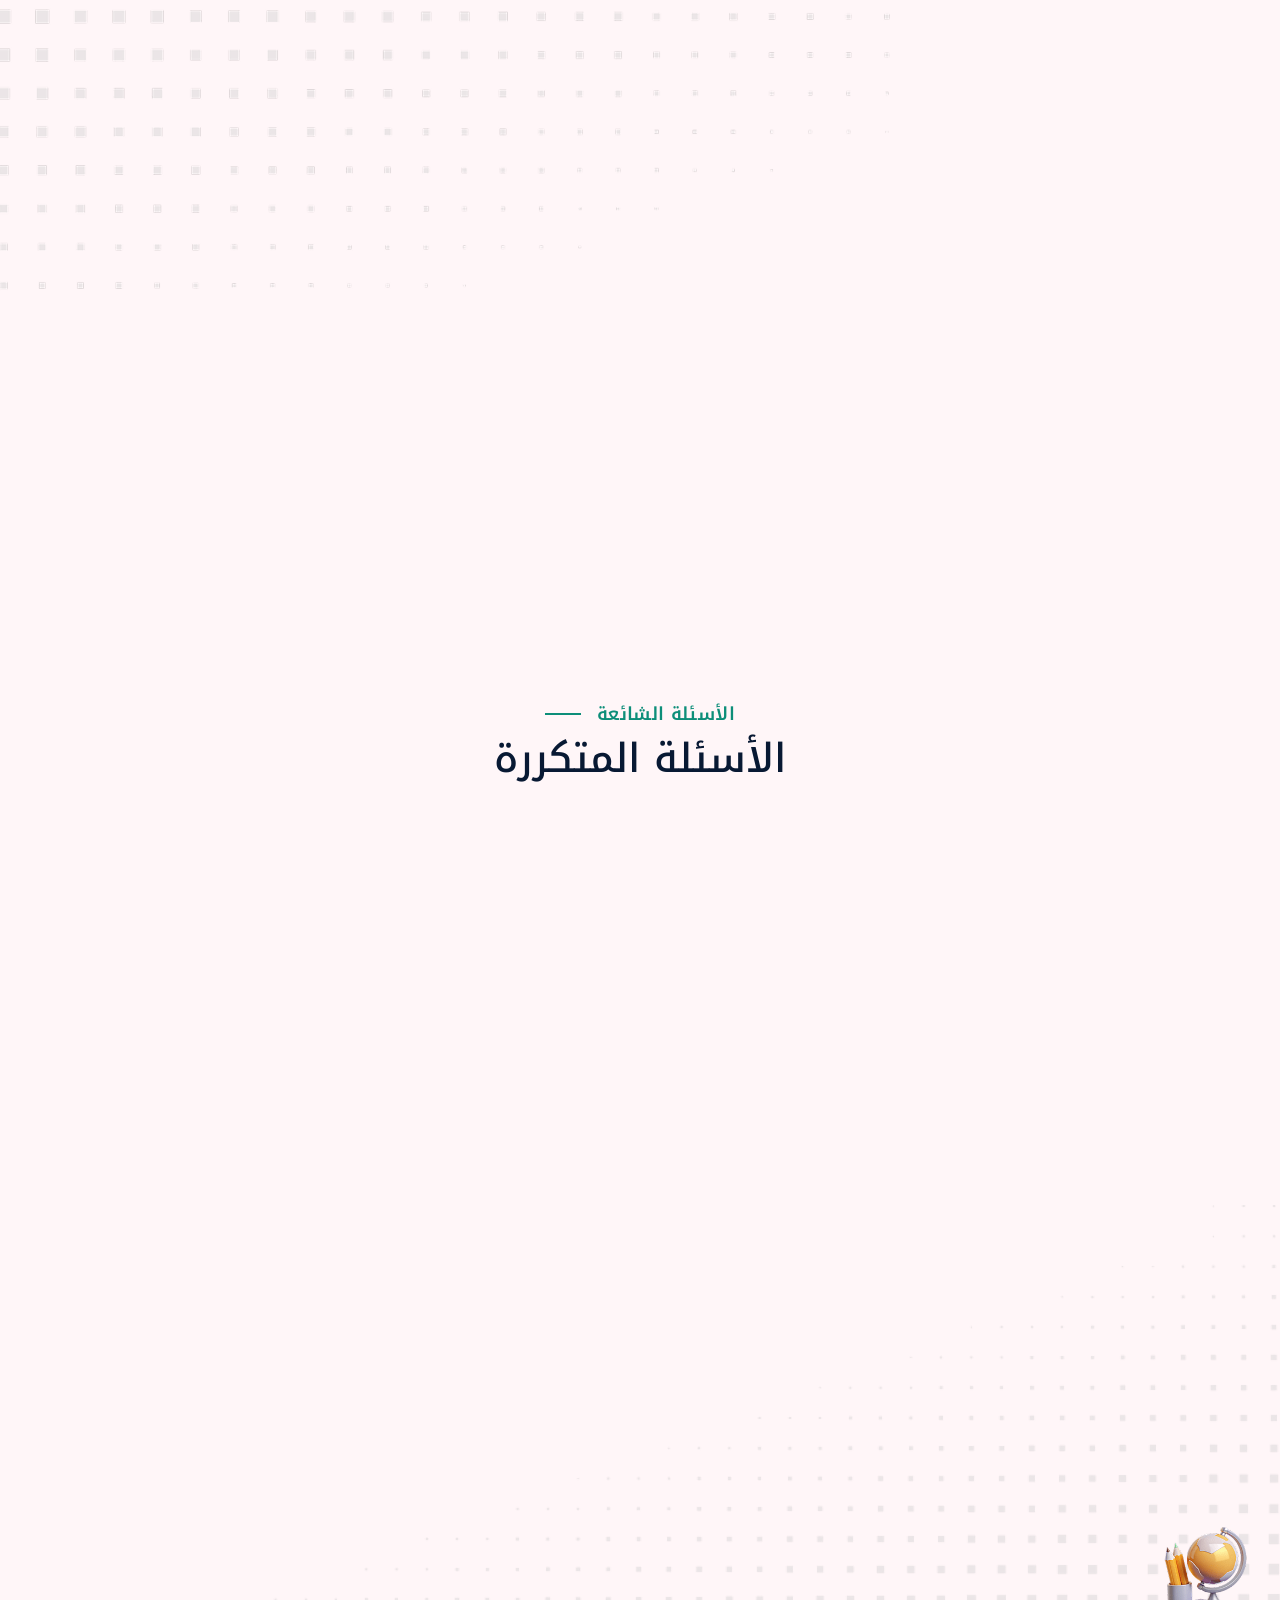
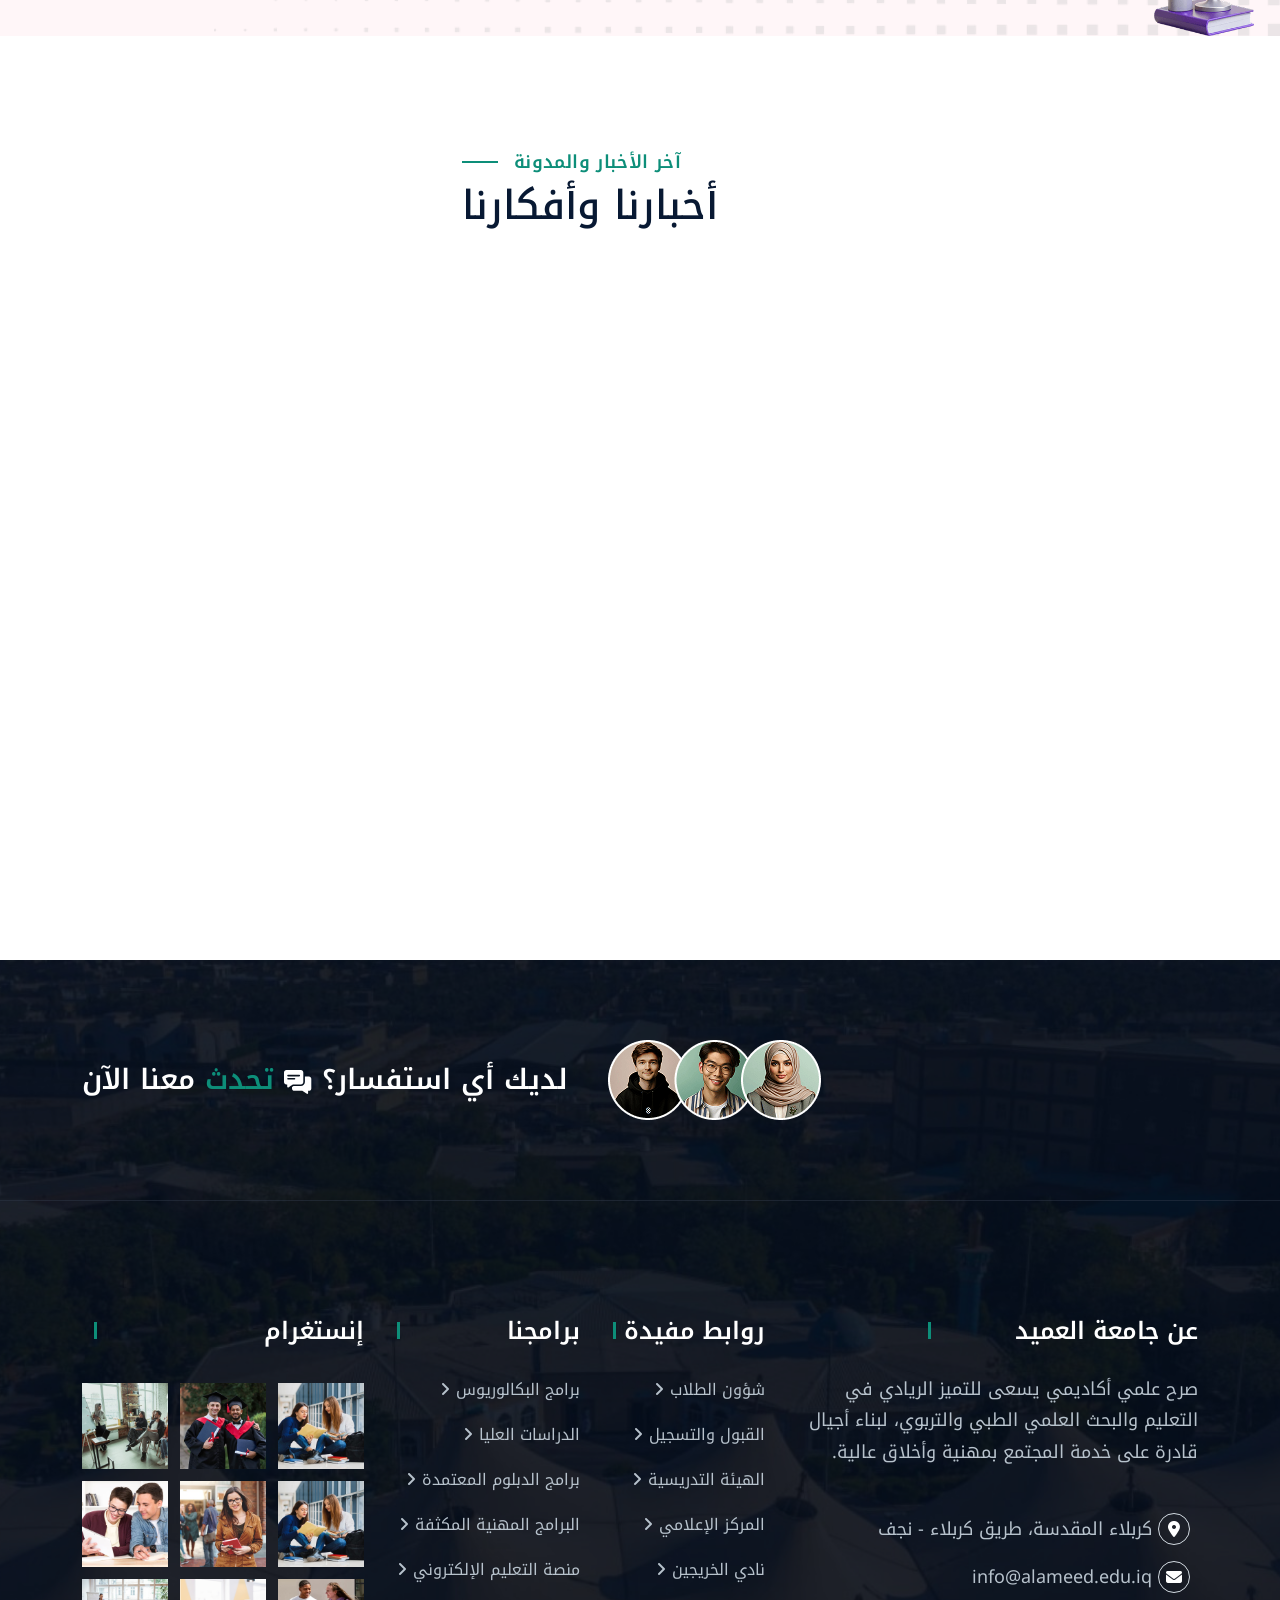
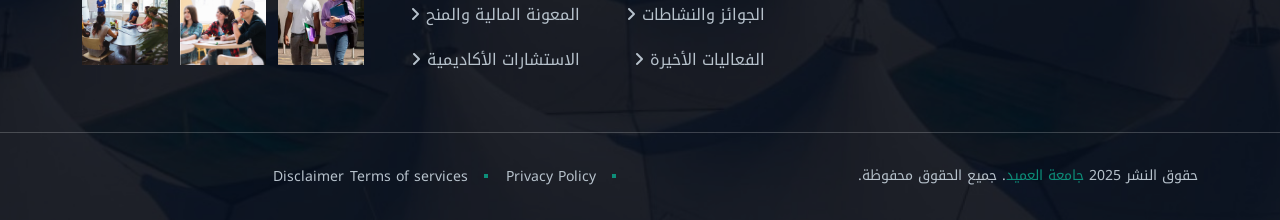
==== commit 8672d6dc: "feat: Implement English version of the website with new assets, styling, and Arabic translation util" ====
--- a/themehour/index.html
+++ b/themehour/index.html
@@ -282,7 +282,7 @@
                     <div class="col-auto ms-lg-auto">
                         <div class="header-button">
                             <form class="search-form"><input type="text" placeholder="بحث..."> <button type="submit"><i
-                                        class="fa-solid fa-magnifying-glass"></i></button></form></i></button>
+                                        class="fa-solid fa-magnifying-glass"></i></button></form>
                         </div>
                     </div>
                     <div class="col-auto">
@@ -295,12 +295,7 @@
                                     <div class="dropdown-link"><a class="dropdown-toggle" href="#" role="button"
                                             id="dropdownMenuLink2" data-bs-toggle="dropdown" aria-expanded="false"><img
                                                 src="assets/img/icon/langs.jpeg" alt=""></a>
-                                        <ul class="dropdown-menu" aria-labelledby="dropdownMenuLink2">
-                                            <li><a href="#">الألمانية</a> <a href="#">الفرنسية</a> <a
-                                                    href="#">الإيطالية</a> <a href="#">اللاتفية</a> <a
-                                                    href="#">الإسبانية</a> <a href="#">اليونانية</a>
-                                            </li>
-                                        </ul>
+
                                     </div>
                                 </li>
                             </ul>
@@ -409,7 +404,10 @@
                                             <p class="hero-text text-white" data-ani="slideinup" data-ani-delay="0.5s">
                                                 مساحات أكاديمية معاصرة تحتضن الحركة العلمية والطلابية، وتوفر بيئة
                                                 تعليمية
-                                                محفزة للإبداع والابتكار في قلب مدينة كربلاء المقدسة.</p>
+                                                محفزة للإبداع والابتكار في قلب مدينة كربلاء المقدسة. <br>لأننا نؤمن بأن
+                                                التعليم هو أساس التقدم،
+                                                نسعى جاهدين لتوفير بيئة تعليمية متميزة تساهم في بناء جيل قادر على
+                                                خدمة مجتمعه ووطنه.</p>
                                             <div class="btn-wrap justify-content-center justify-content-lg-start"
                                                 data-ani="slideinup" data-ani-delay="0.8s"><a href="contact.html"
                                                     class="th-btn white-hover th-icon">سجل الآن</a> <a
@@ -464,7 +462,7 @@
                 </div>
                 <div class="swiper-slide">
                     <div class="hero-inner">
-                        <div class="th-hero-bg" data-bg-src="assets/img/hero/hero_1_1.jpg"></div>
+                        <div class="th-hero-bg" data-bg-src="assets/img/hero/hero_1_3.jpg"></div>
                         <div class="container th-container2">
                             <div class="row gy-60 align-items-center">
                                 <div class="col-xxl-6 col-xl-8 col-lg-9">
@@ -497,7 +495,7 @@
                 </div>
                 <div class="swiper-slide">
                     <div class="hero-inner">
-                        <div class="th-hero-bg" data-bg-src="assets/img/hero/hero_1_2.jpg"></div>
+                        <div class="th-hero-bg" data-bg-src="assets/img/hero/hero_1_4.jpg"></div>
                         <div class="container th-container2">
                             <div class="row gy-60 align-items-center">
                                 <div class="col-xxl-6 col-xl-8 col-lg-9">
--- a/themehour/assets/css/style.css
+++ b/themehour/assets/css/style.css
@@ -31588,40 +31588,55 @@
     color: var(--theme-color) !important;
 }
 
-/* 
 .header-button .search-form {
     display: flex;
     align-items: center;
     background-color: var(--theme-color);
+    border: 1px solid rgba(255, 255, 255, 0.2);
     border-radius: 30px;
-    padding: 5px 15px;
+    padding: 2px 15px;
+    /* Reduced vertical and horizontal padding */
     box-shadow: 0 4px 10px rgba(0, 0, 0, 0.1);
     transition: all 0.3s ease;
+    gap: 12px;
+    /* Slightly reduced gap */
+    width: 250px;
+    /* Reduced overall width */
+    max-width: 100%;
+    max-height: 70px;
+
 }
 
 .header-button .search-form:hover,
 .header-button .search-form:focus-within {
     box-shadow: 0 6px 15px rgba(0, 0, 0, 0.15);
-    transform: translateY(-2px);
+    background-color: #0c7a68;
+    /* Slightly darker shade of the theme color */
+    transform: translateY(-1px);
+    border-color: rgba(255, 255, 255, 0.5);
+    width: 300px;
+    /* Reduced expansion width */
 }
 
 .header-button .search-form input {
     border: none !important;
     background: transparent !important;
     color: var(--white-color, #fff) !important;
-    padding: 5px 10px !important;
     outline: none !important;
-    width: 150px;
-    transition: width 0.3s ease;
+    flex: 1 !important;
+    /* Grows to fill space, pushing button to the end */
+    min-width: 0;
+    /* Prevents overflow in flex containers */
+    transition: all 0.3s ease;
+    font-size: 16px;
+    text-align: start;
+    /* Ensures text starts from the right in RTL and left in LTR */
 }
 
 .header-button .search-form input::placeholder {
     color: rgba(255, 255, 255, 0.7) !important;
 }
 
-.header-button .search-form input:focus {
-    width: 200px;
-}
 
 .header-button .search-form button {
     background: transparent !important;
@@ -31630,12 +31645,14 @@
     font-size: 16px;
     cursor: pointer;
     padding: 0;
-    transition: color 0.3s ease;
+    transition: all 0.3s ease;
 }
 
 .header-button .search-form button:hover {
-    color: var(--title-color, #01133c) !important;
-} */
+    color: #ffd700 !important;
+    /* Subtle gold accent for hover */
+    transform: scale(1.1);
+}
 
 /* Fix for top bar navigation dropdowns and padding */
 .top-main-menu>ul {
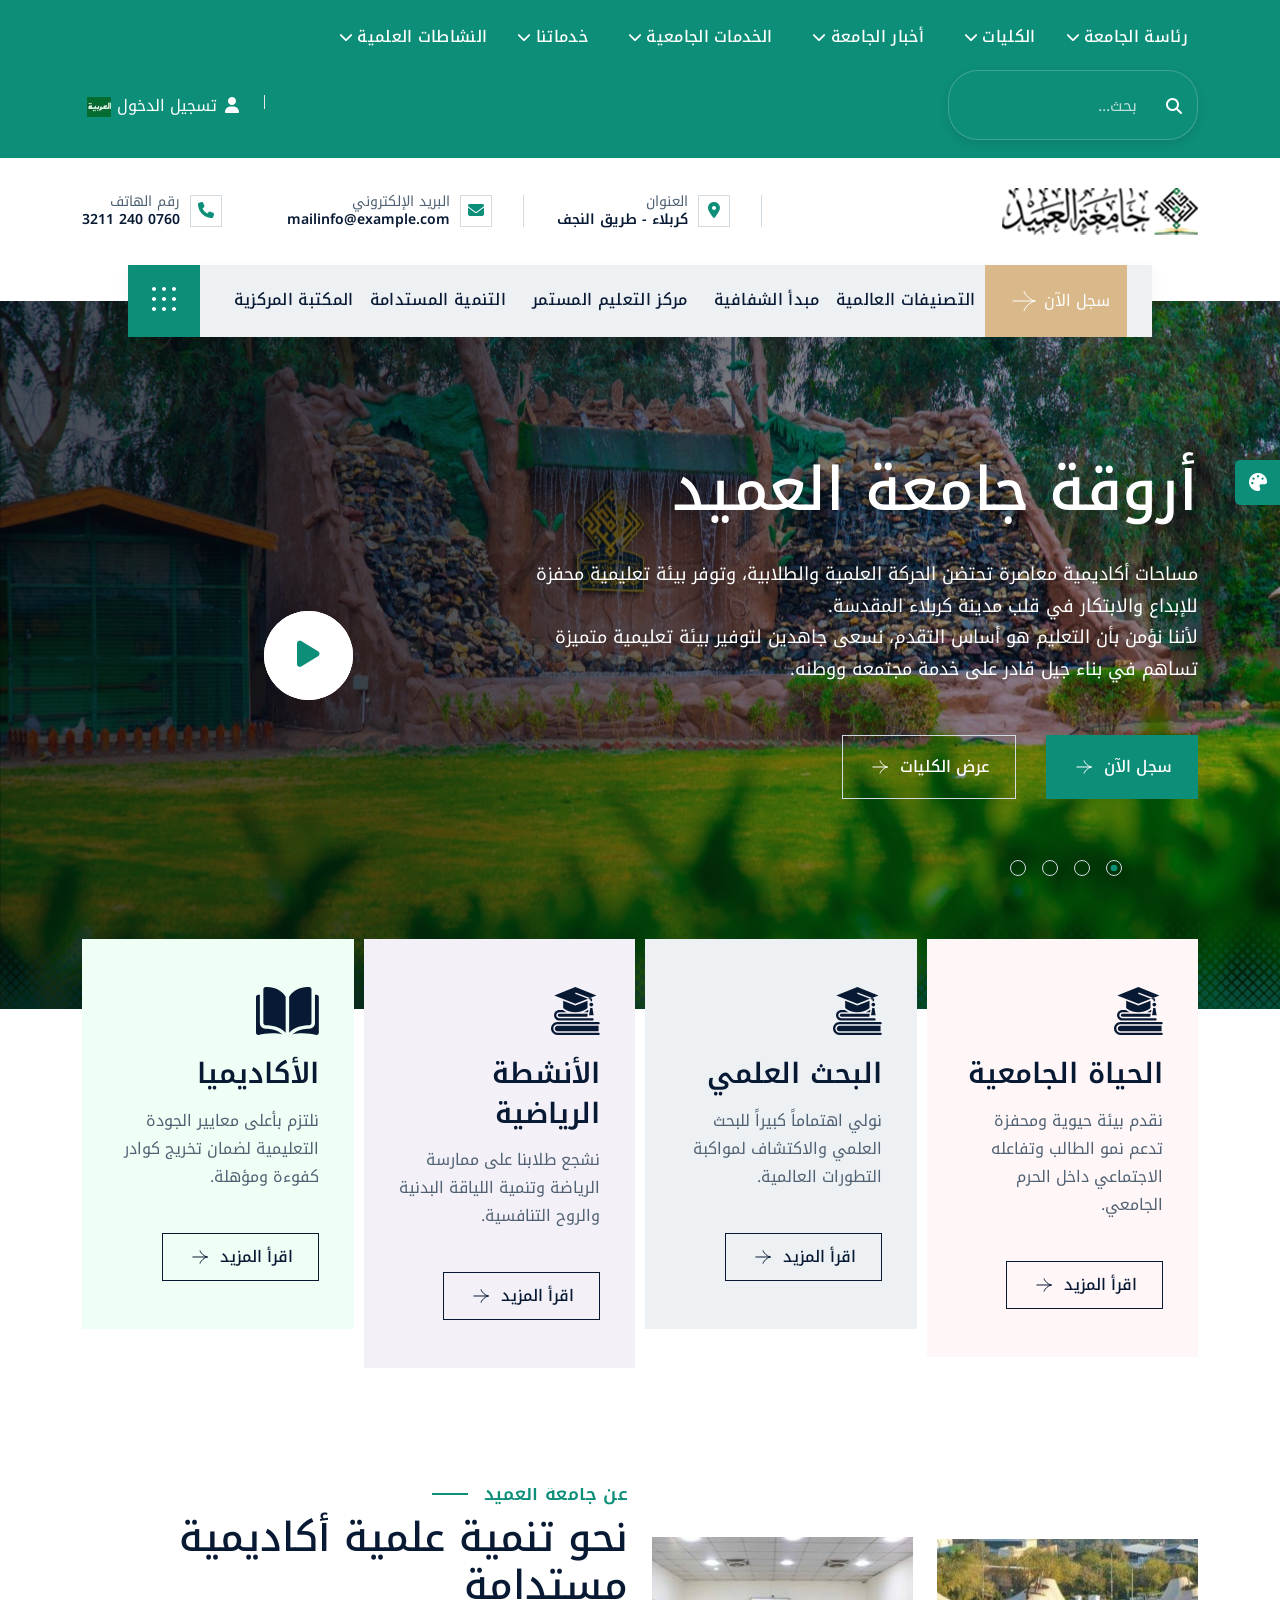
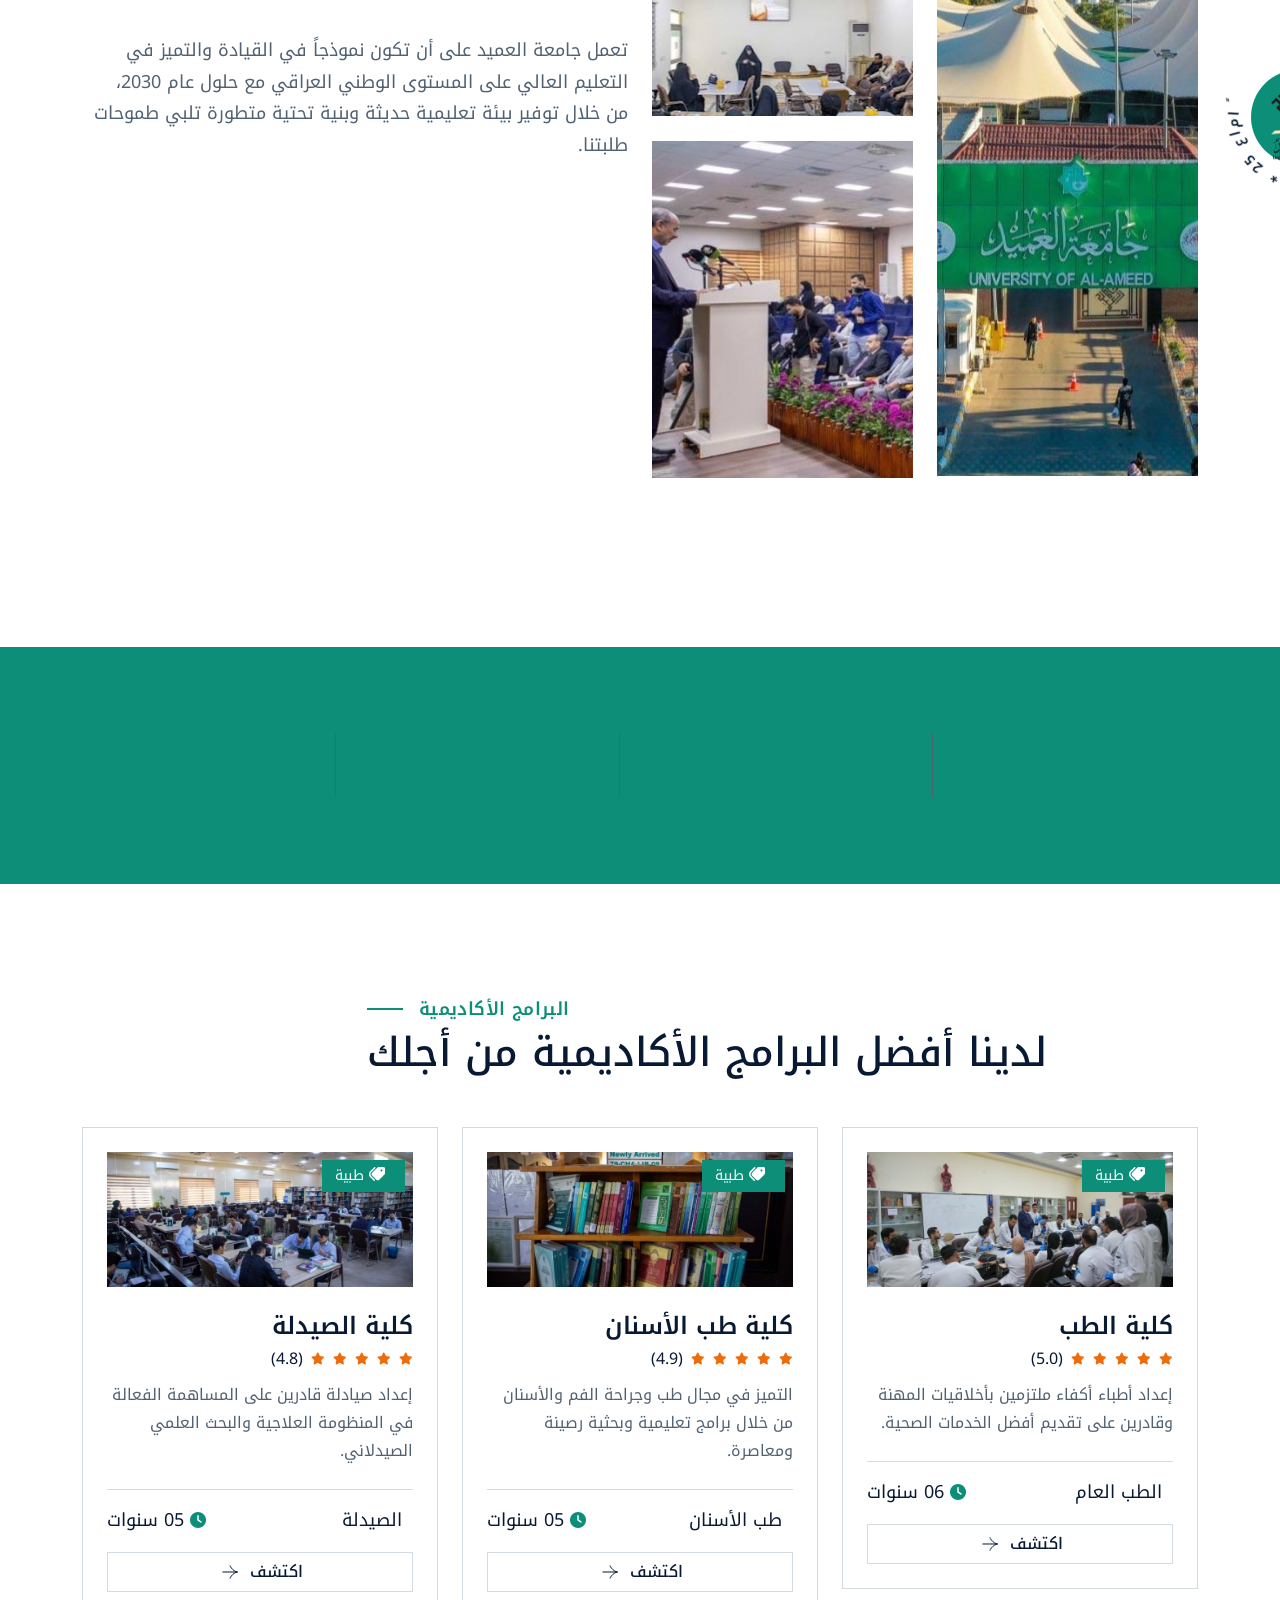
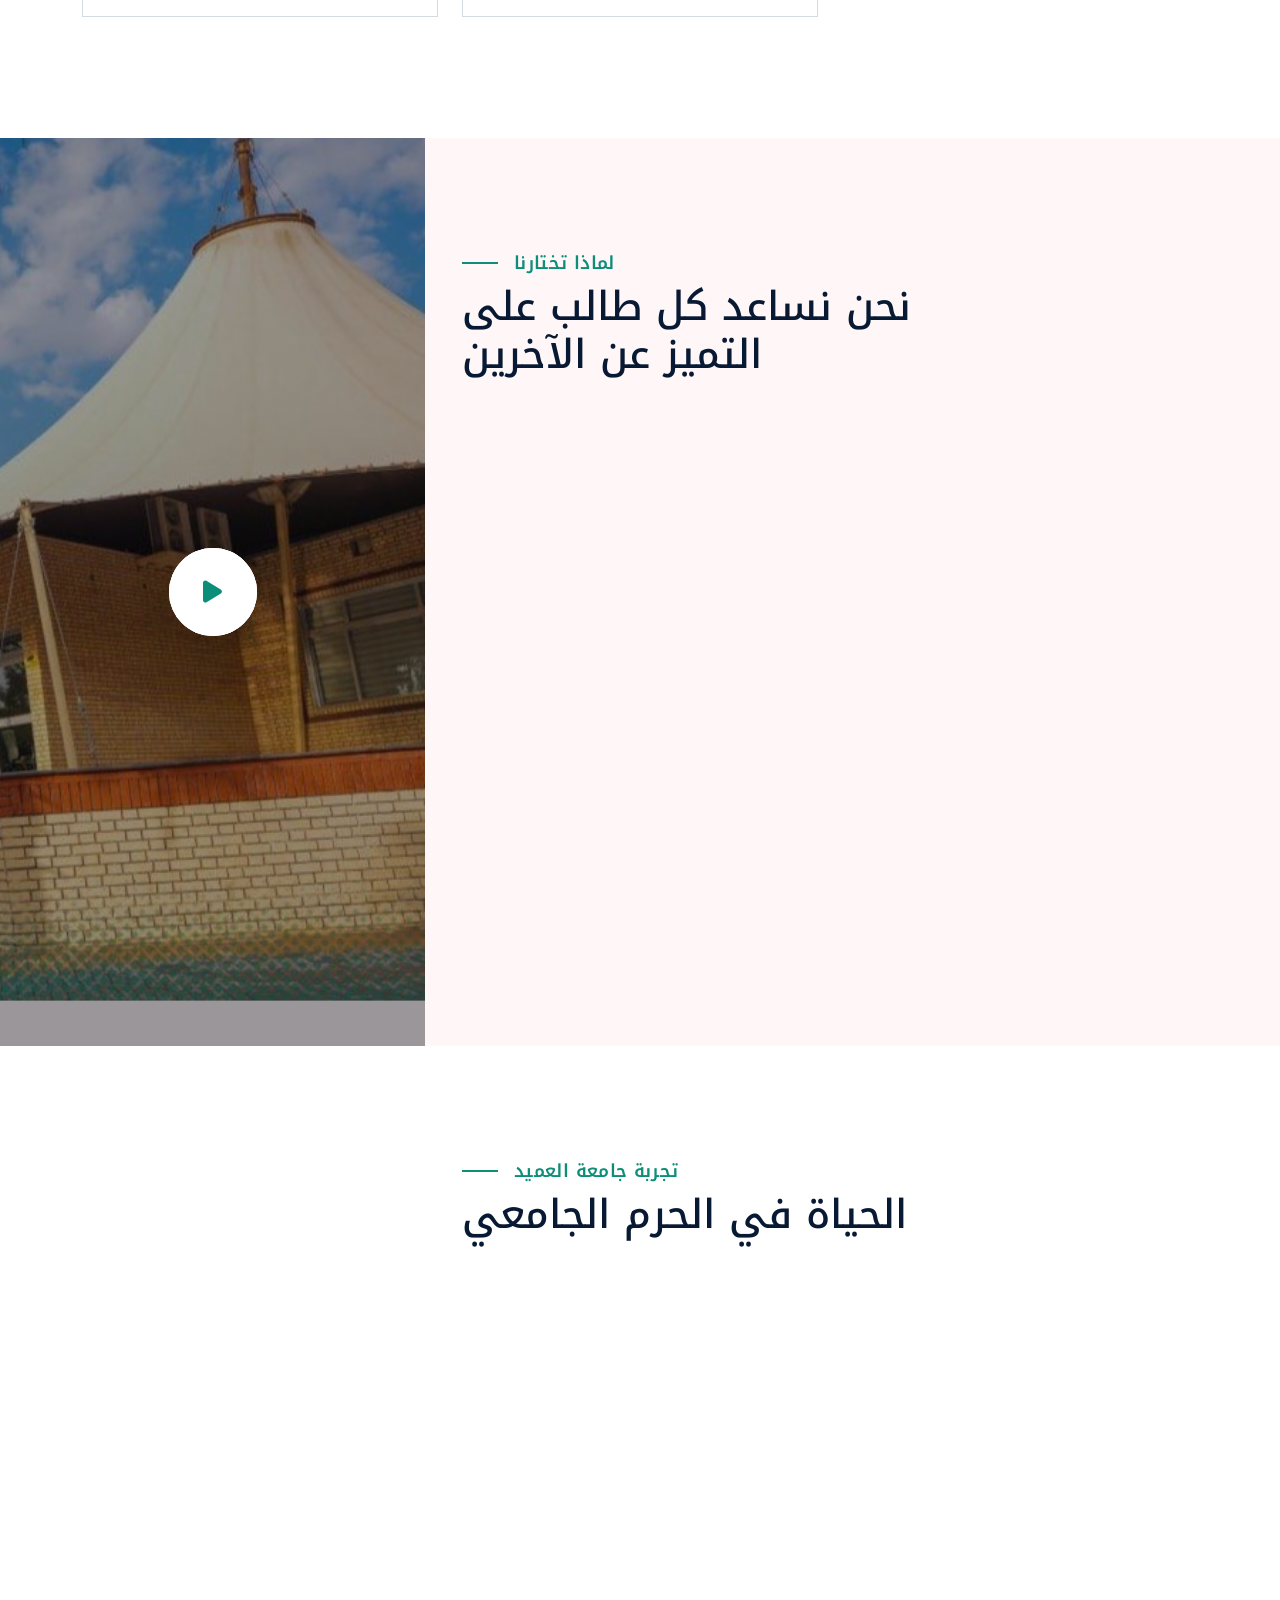
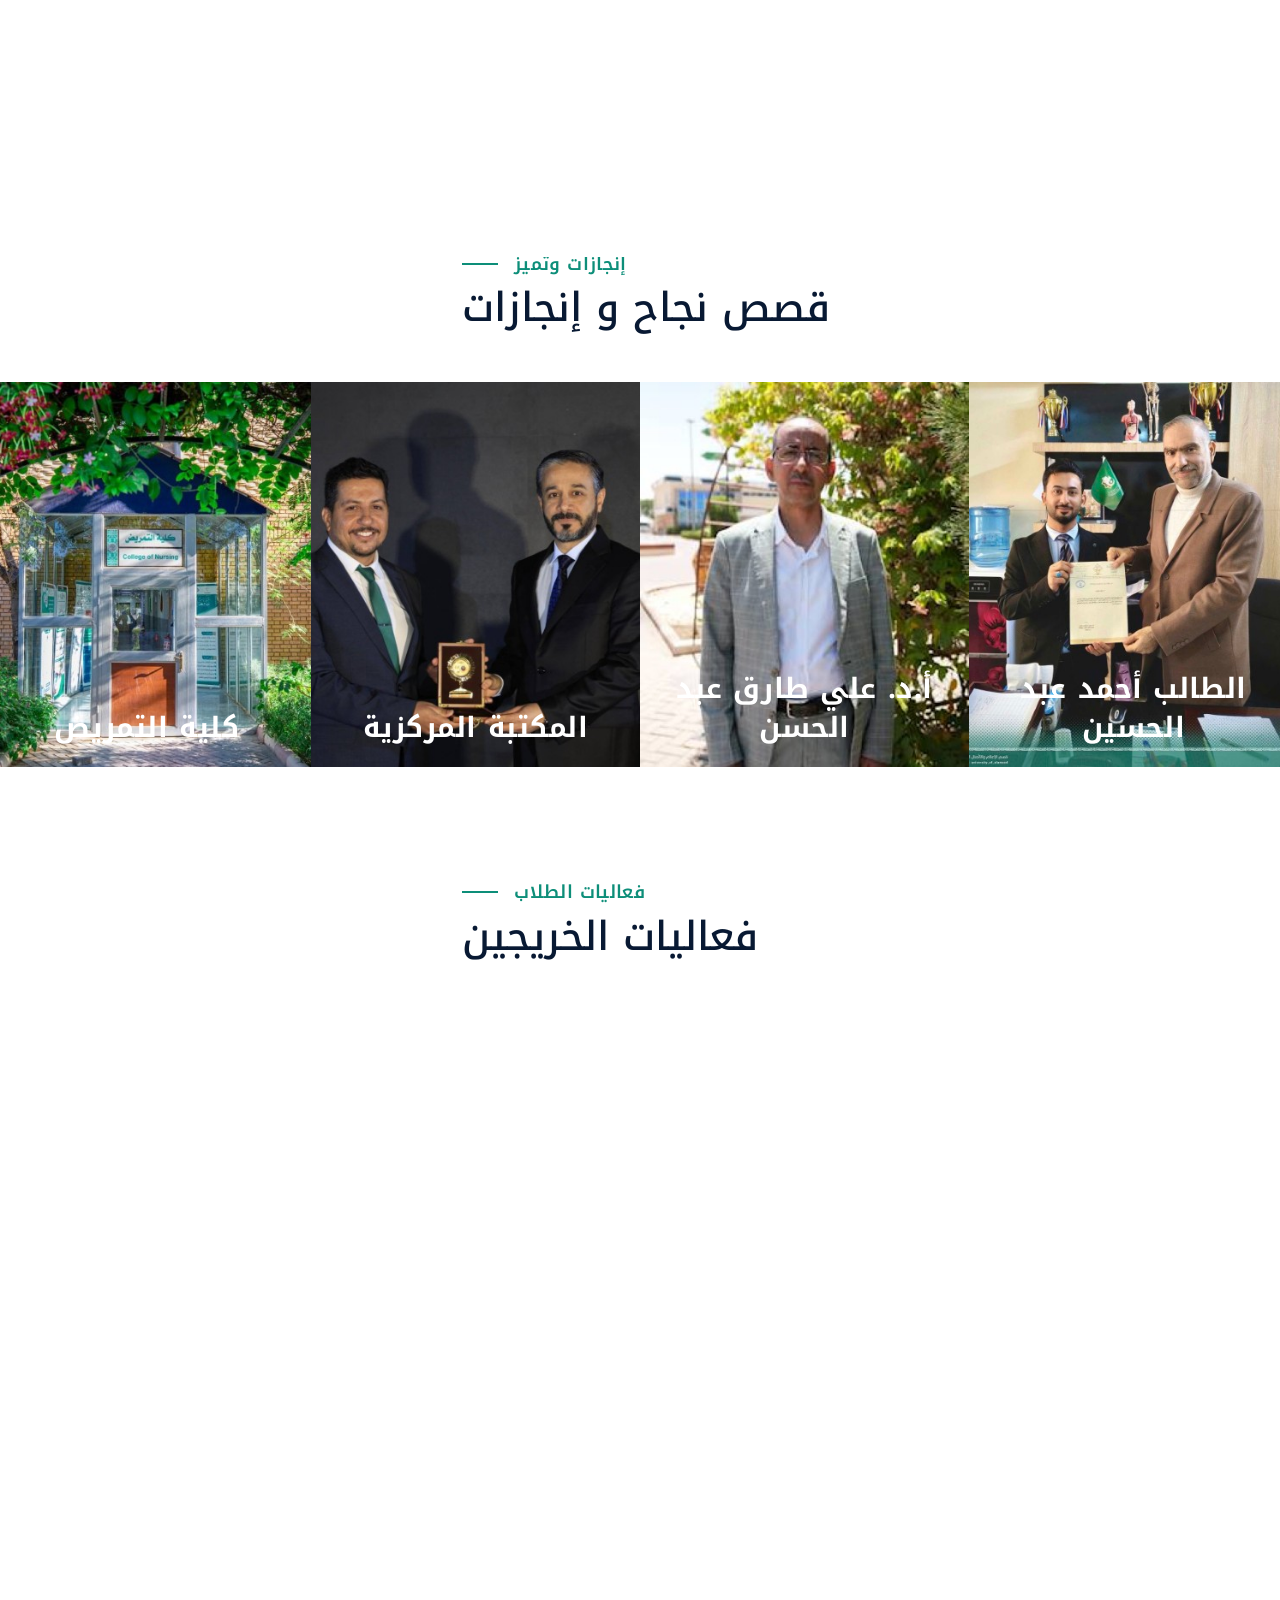
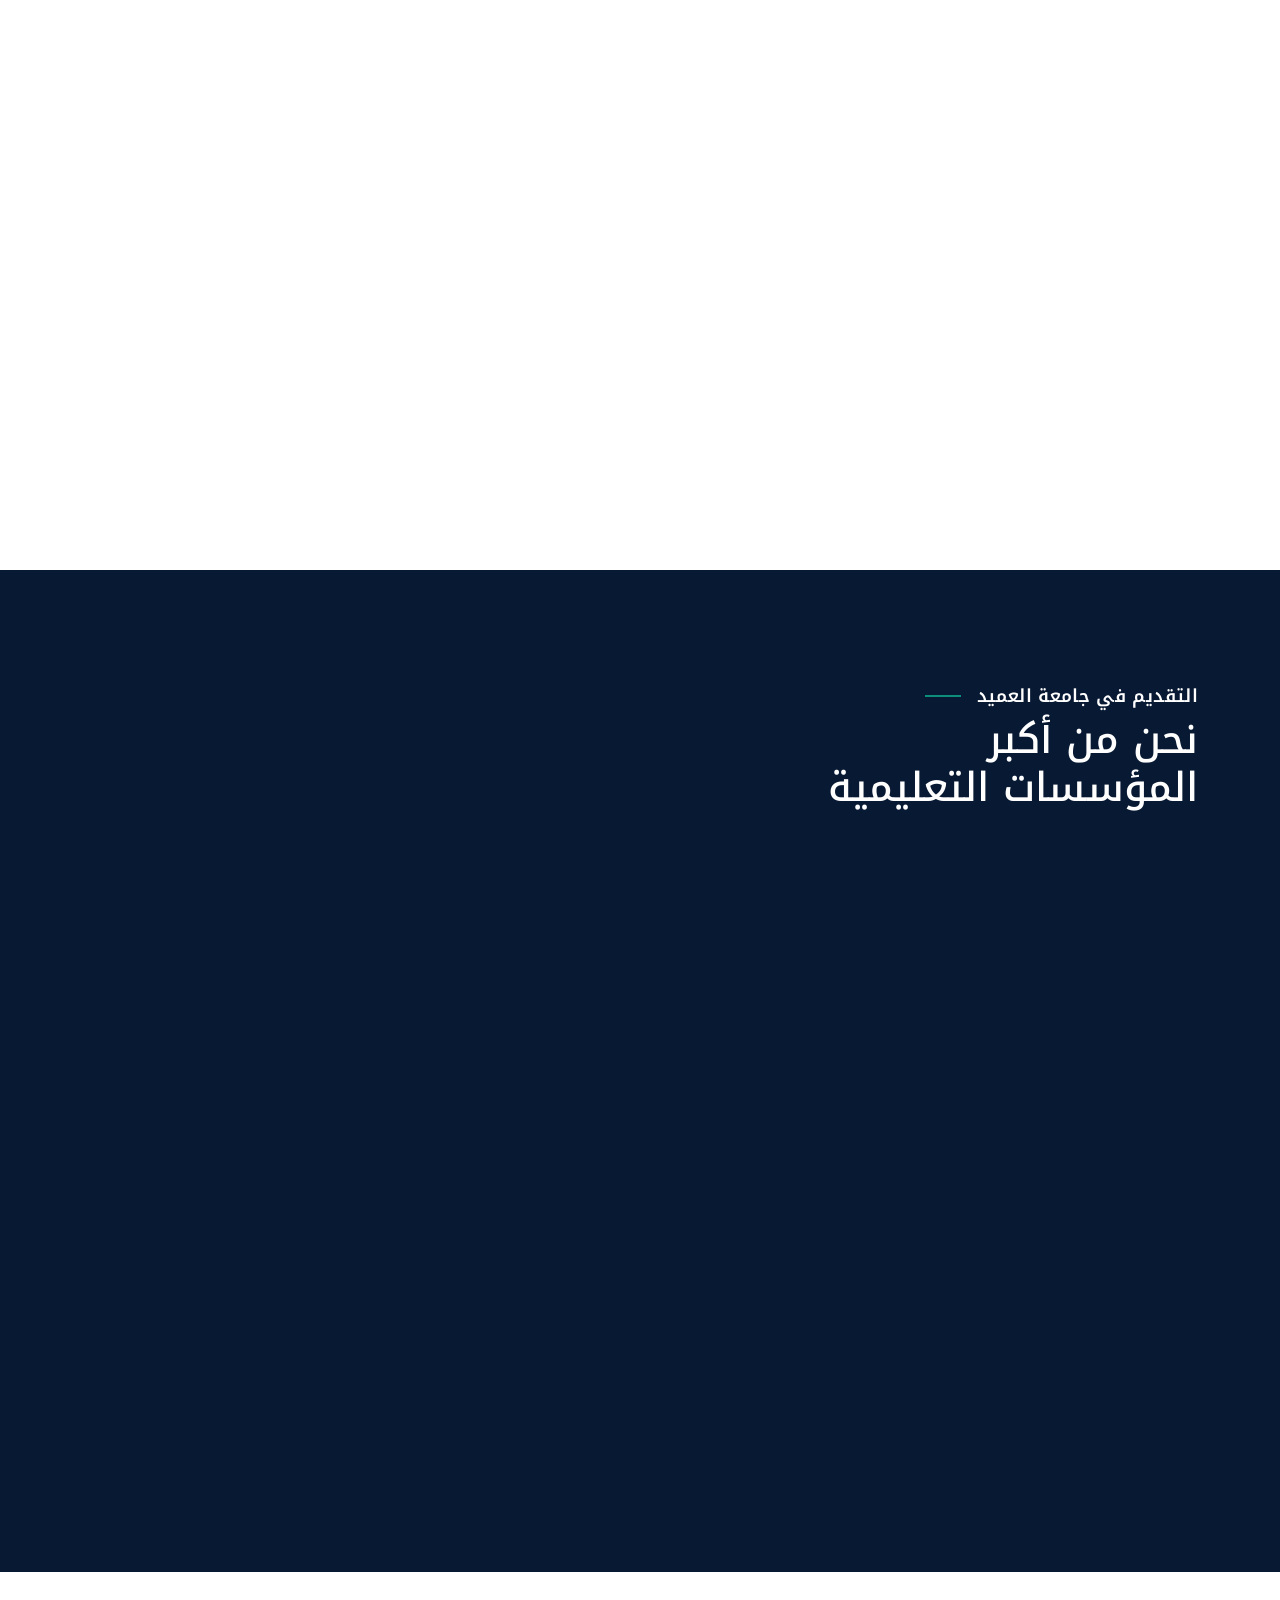
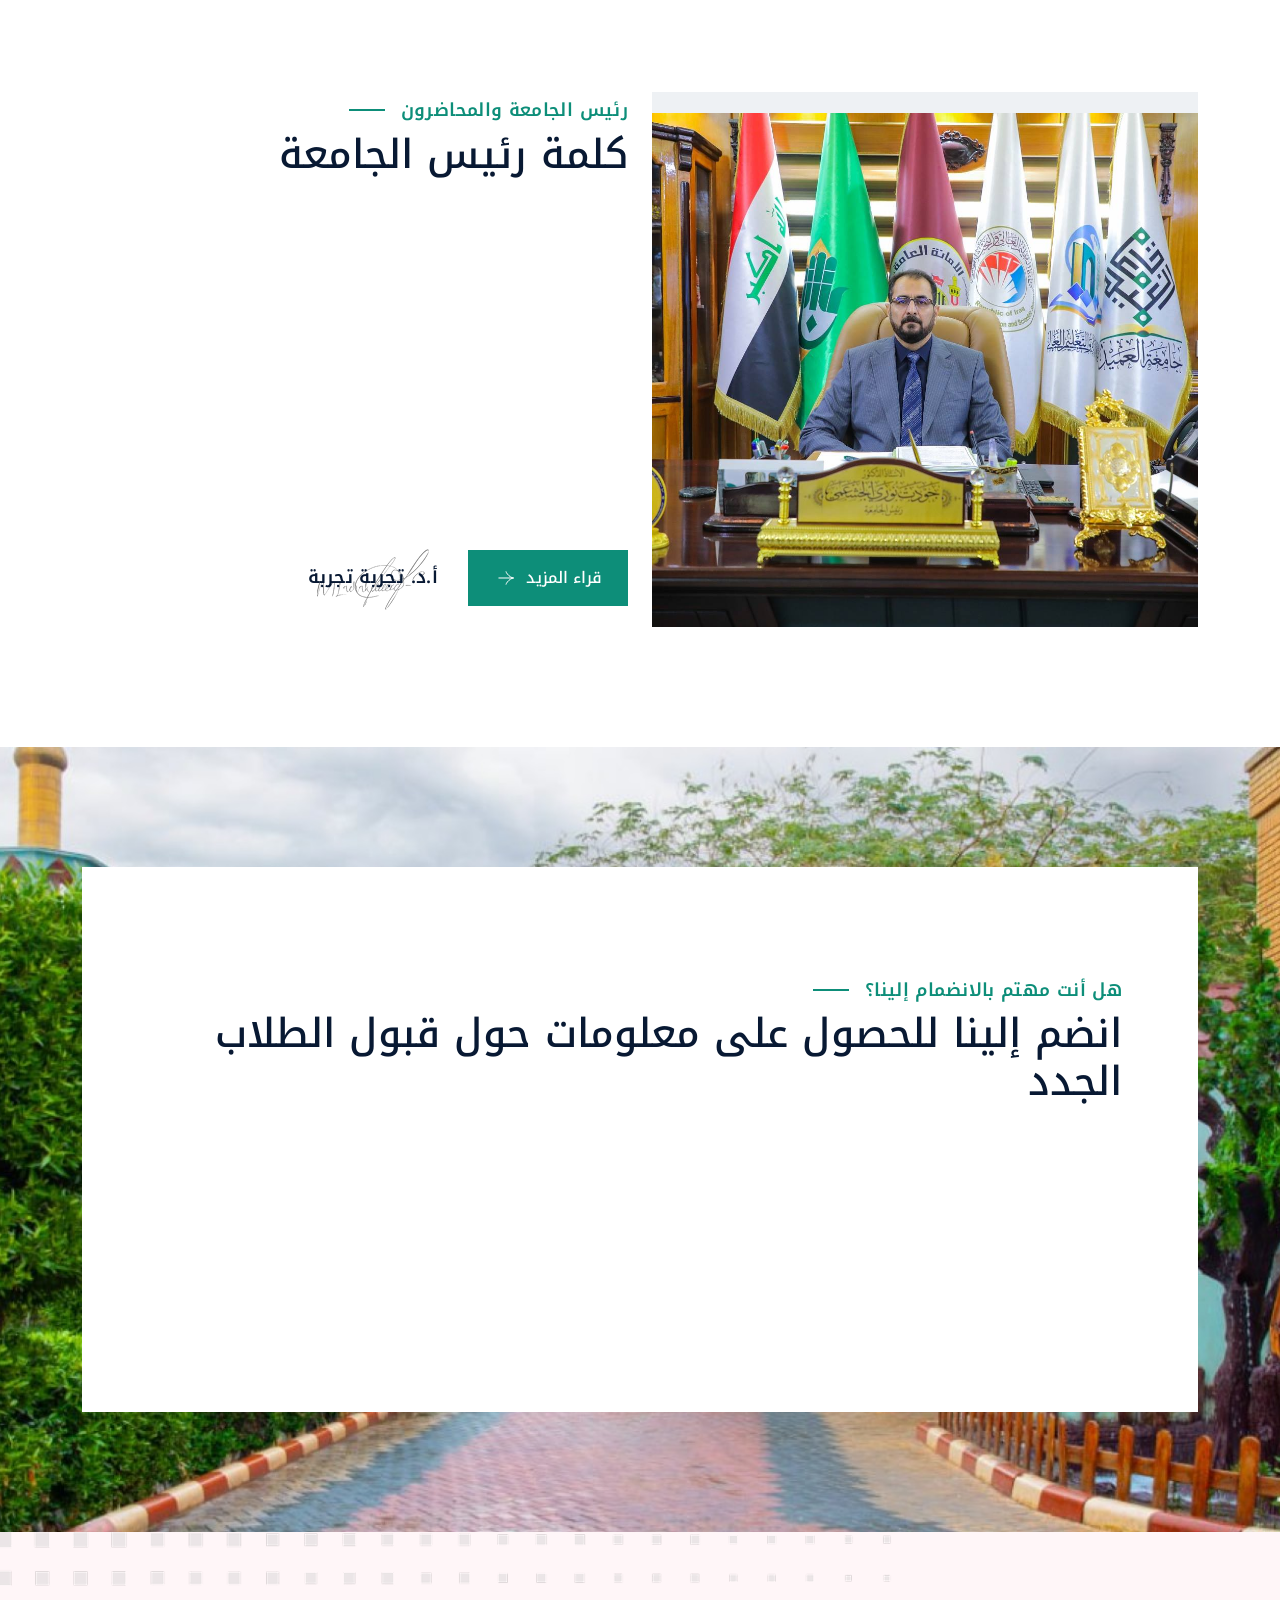
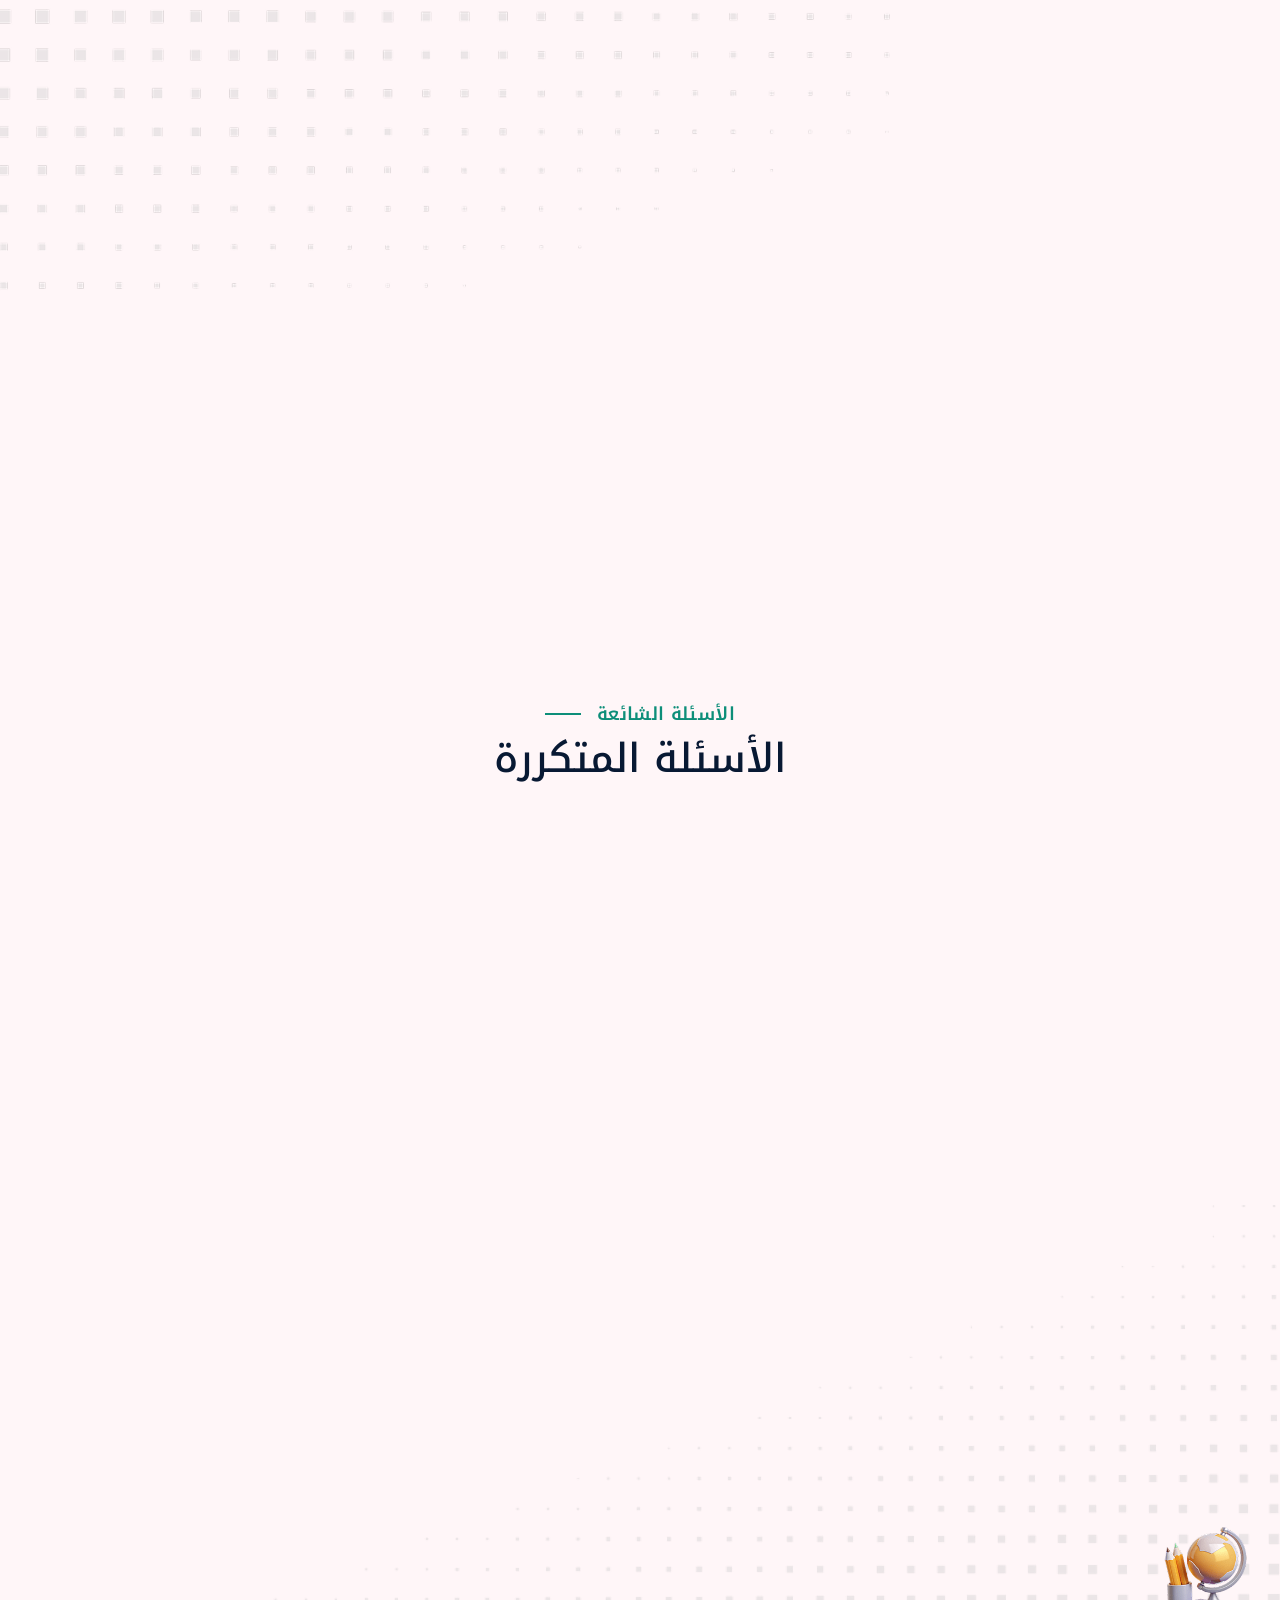
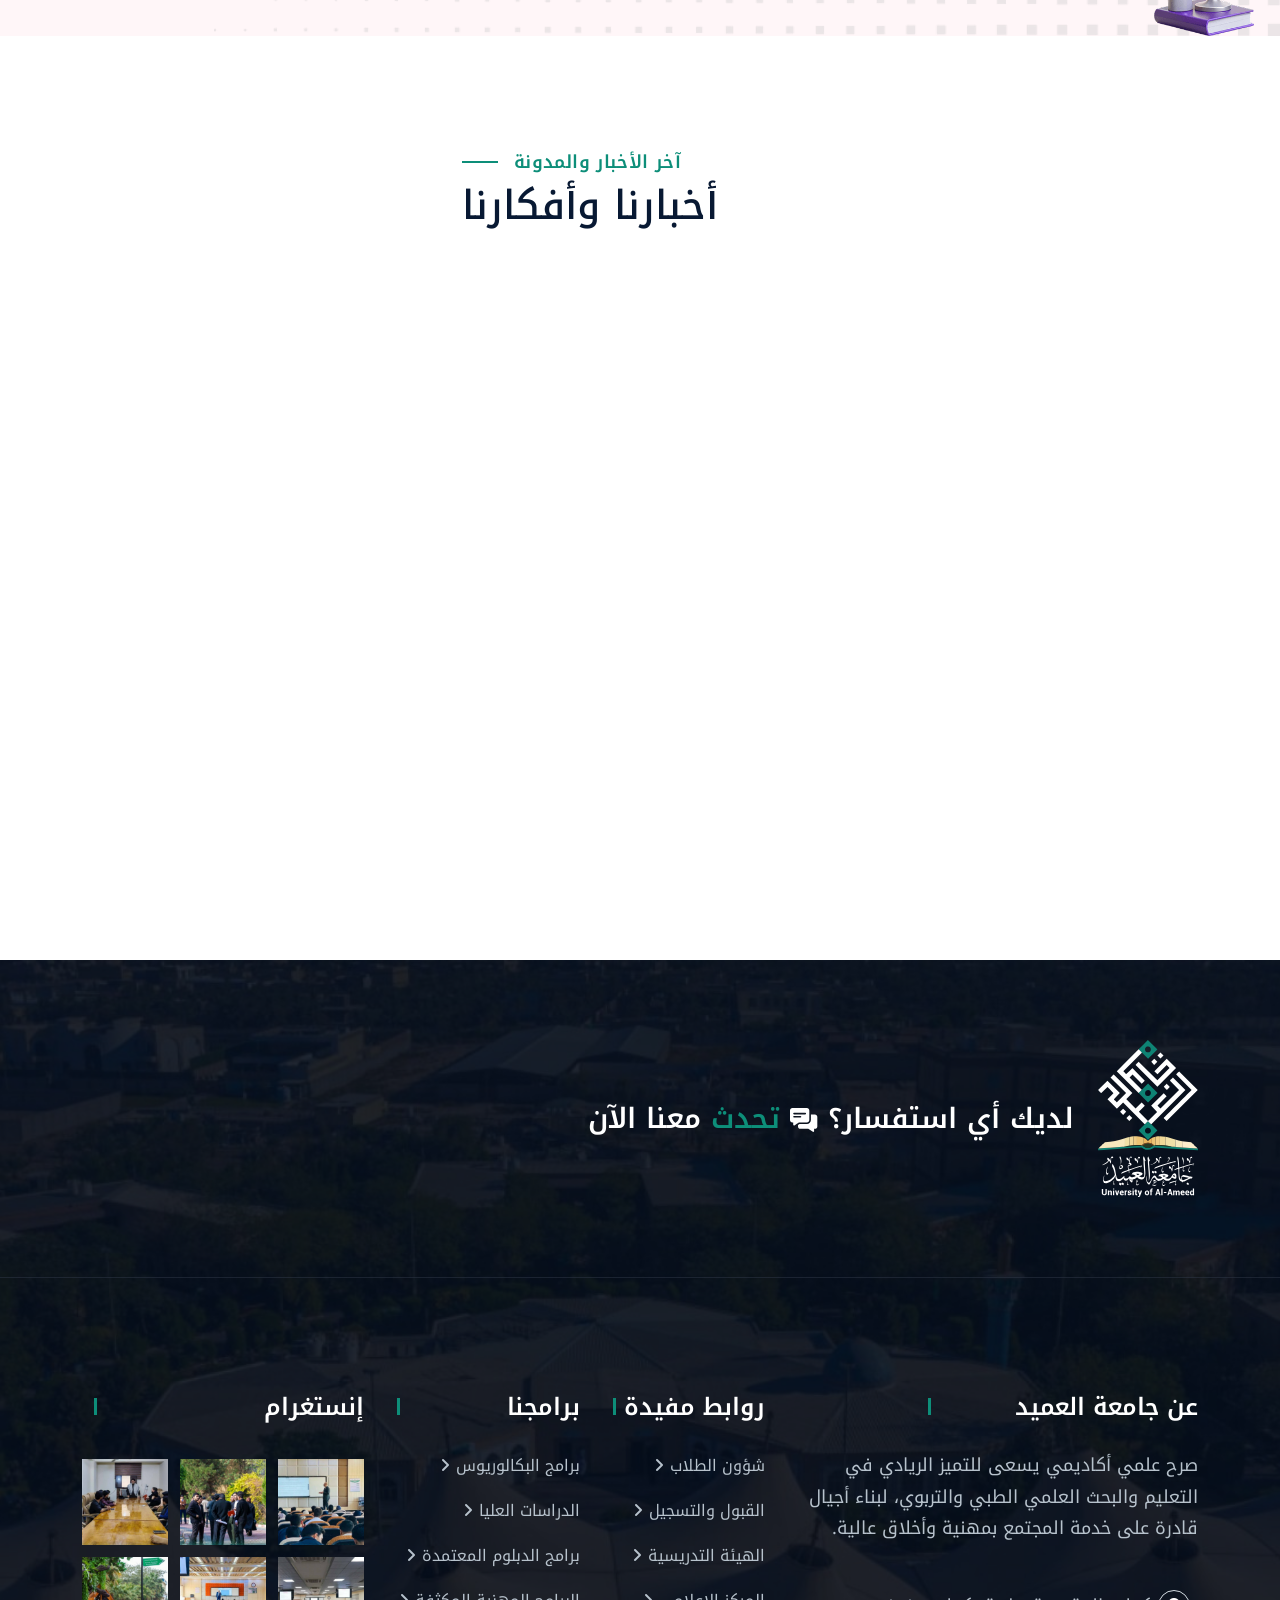
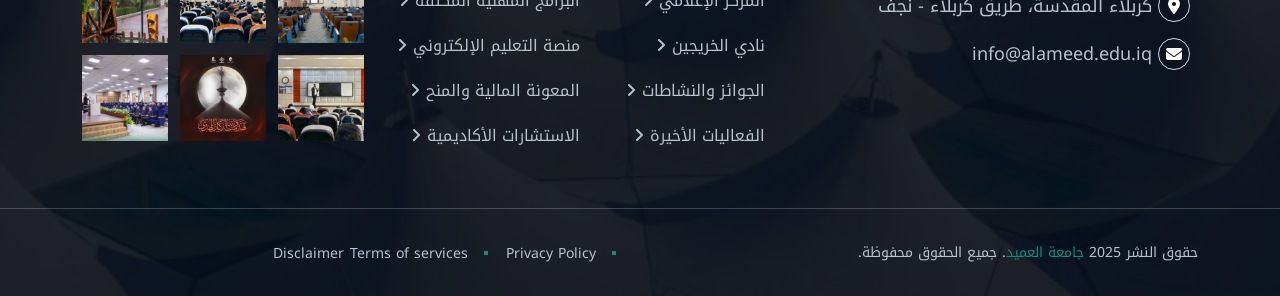
==== commit 72de0e6a: "feat: Add initial themehour template and its associated image assets." ====
--- a/themehour/index.html
+++ b/themehour/index.html
@@ -1013,14 +1013,15 @@
         <div class="container">
             <div class="row justify-content-lg-between justify-content-center align-items-center">
                 <div class="col-lg-8 col-12">
-                    <div class="title-area text-center text-lg-start"><span class="sub-title text-anim">قصص
-                            الطلاب</span>
-                        <h2 class="sec-title text-anim2">قصص نجاح طلابنا</h2>
+                    <div class="title-area text-center text-lg-start">
+                        <span class="sub-title text-anim">إنجازات وتميز</span>
+                        <h2 class="sec-title text-anim2">قصص نجاح و إنجازات</h2>
                     </div>
                 </div>
                 <div class="col-auto align-self-end">
-                    <div class="sec-btn wow fadeInUp" data-wow-delay=".3s"><a href="program.html"
-                            class="th-btn style-border1 th-icon">اكتشف المزيد من القصص</a></div>
+                    <div class="sec-btn wow fadeInUp" data-wow-delay=".3s">
+                        <a href="program.html" class="th-btn style-border1 th-icon">اكتشف المزيد من الإنجازات</a>
+                    </div>
                 </div>
             </div>
         </div>
@@ -1028,160 +1029,83 @@
             <div class="swiper th-slider story-slider1" id="storySlider1"
                 data-slider-options='{"breakpoints":{"0":{"slidesPerView":1},"1400":{"slidesPerView":"5"},"1200":{"slidesPerView":"4"},"992":{"slidesPerView":"4"},"768":{"slidesPerView":"3"},"576":{"slidesPerView":"2"}},"spaceBetween":"0"}'>
                 <div class="swiper-wrapper">
+
                     <div class="swiper-slide">
                         <div class="story-card">
-                            <div class="box-img"><img src="assets/img/story/story-1-2.jpg" alt="طالب"></div>
+                            <div class="box-img"><img src="assets/img/story/story-1-1.jpg" alt="الطالب أحمد"></div>
                             <div class="story-content">
-                                <h3 class="box-title"><a href="#">د. منتظر الكفائي</a></h3>
+                                <h3 class="box-title"><a href="#">الطالب أحمد عبد الحسين</a></h3>
                             </div>
                             <div class="story-content hover-style">
                                 <div class="quote-icon"><img src="assets/img/icon/quote.svg" alt=""></div>
-                                <p class="box-text">"جامعة العميد وفرت لي تدريباً سريرياً مكثفاً في مستشفى الكفيل، مما
-                                    جعل انتقالي للحياة المهنية سلساً ومتميزاً."</p>
-                                <h3 class="box-title"><a href="#">د. منتظر الكفائي</a></h3>
-                            </div>
-                        </div>
-                    </div>
+                                <p class="box-text">اكتشاف وتصويب خطأ علمي في مرجع الجراحة العالمي (Bailey & Love’s)، في
+                                    إنجاز يجسد عمق التفكير النقدي والعلمي لطلبتنا.</p>
+                                <h3 class="box-title"><a href="#">الطالب أحمد عبد الحسين</a></h3>
+                            </div>
+                        </div>
+                    </div>
+
                     <div class="swiper-slide">
                         <div class="story-card">
-                            <div class="box-img"><img src="assets/img/story/story-1-1.jpg" alt="طالبة"></div>
+                            <div class="box-img"><img src="assets/img/story/story-1-2.jpg" alt="أ.د علي طارق"></div>
                             <div class="story-content">
-                                <h3 class="box-title"><a href="#">د. رقية كاظم</a></h3>
+                                <h3 class="box-title"><a href="#">أ.د. علي طارق عبد الحسن</a></h3>
                             </div>
                             <div class="story-content hover-style">
                                 <div class="quote-icon"><img src="assets/img/icon/quote.svg" alt=""></div>
-                                <p class="box-text">"التميز في تعليم طب الأسنان في هذه الجامعة يكمن في المختبرات الحديثة
-                                    والتركيز الكبير على الجانب التطبيقي."</p>
-                                <h3 class="box-title"><a href="#">د. رقية كاظم</a></h3>
-                            </div>
-                        </div>
-                    </div>
+                                <p class="box-text">مشاركة متميزة كمحاضر رئيسي في المؤتمر الدولي للأطباء، لتسليط الضوء
+                                    على أهمية الأخلاق المهنية وترسيخها في مناهج التعليم الطبي.</p>
+                                <h3 class="box-title"><a href="#">أ.د. علي طارق عبد الحسن</a></h3>
+                            </div>
+                        </div>
+                    </div>
+
                     <div class="swiper-slide">
                         <div class="story-card">
-                            <div class="box-img"><img src="assets/img/story/story-1-1.jpg" alt="طالبة"></div>
+                            <div class="box-img"><img src="assets/img/story/story-1-3.jpg" alt="المكتبة المركزية"></div>
                             <div class="story-content">
-                                <h3 class="box-title"><a href="#">الصيدلانية آمنة عباس</a></h3>
+                                <h3 class="box-title"><a href="#">المكتبة المركزية</a></h3>
                             </div>
                             <div class="story-content hover-style">
                                 <div class="quote-icon"><img src="assets/img/icon/quote.svg" alt=""></div>
-                                <p class="box-text">"المناهج الصيدلانية المتقدمة في جامعة العميد ساهمت في بناء شخصيتي
-                                    كصيدلانية متميزة قادرة على المنافسة."</p>
-                                <h3 class="box-title"><a href="#">الصيدلانية آمنة عباس</a></h3>
-                            </div>
-                        </div>
-                    </div>
+                                <p class="box-text">حصد المركز الأول بجائزة المكتبة الأكاديمية المتميزة لعام 2024 من
+                                    وزارة التعليم العالي، تتويجاً لجهود تطوير بيئة البحث العلمي.</p>
+                                <h3 class="box-title"><a href="#">المكتبة المركزية</a></h3>
+                            </div>
+                        </div>
+                    </div>
+
                     <div class="swiper-slide">
                         <div class="story-card">
-                            <div class="box-img"><img src="assets/img/story/story-1-2.jpg" alt="طالبة"></div>
+                            <div class="box-img"><img src="assets/img/story/story-1-4.jpg" alt="كلية التمريض"></div>
                             <div class="story-content">
-                                <h3 class="box-title"><a href="#">م. تقني كرار جواد</a></h3>
+                                <h3 class="box-title"><a href="#">كلية التمريض</a></h3>
                             </div>
                             <div class="story-content hover-style">
                                 <div class="quote-icon"><img src="assets/img/icon/quote.svg" alt=""></div>
-                                <p class="box-text">"تعلمت أحدث تقنيات طب الطوارئ في كلية التقنيات الطبية، وهذا ما جعلني
-                                    مستعداً تماماً للعمل الميداني."</p>
-                                <h3 class="box-title"><a href="#">م. تقني كرار جواد</a></h3>
-                            </div>
-                        </div>
-                    </div>
+                                <p class="box-text">تحقيق المرتبة الأولى على مستوى الجامعات الأهلية في التصنيف العراقي
+                                    لعام 2025، ثمرةً للالتزام الرصين بمعايير الجودة الطبية والأكاديمية.</p>
+                                <h3 class="box-title"><a href="#">كلية التمريض</a></h3>
+                            </div>
+                        </div>
+                    </div>
+
                     <div class="swiper-slide">
                         <div class="story-card">
-                            <div class="box-img"><img src="assets/img/story/story-1-1.jpg" alt="طالبة"></div>
+                            <div class="box-img"><img src="assets/img/story/story-1-5.jpg" alt="مسابقة النور القرآنية">
+                            </div>
                             <div class="story-content">
-                                <h3 class="box-title"><a href="#">زينب السعدي (تمريض)</a></h3>
+                                <h3 class="box-title"><a href="#">مسابقة النور القرآنية</a></h3>
                             </div>
                             <div class="story-content hover-style">
                                 <div class="quote-icon"><img src="assets/img/icon/quote.svg" alt=""></div>
-                                <p class="box-text">"الإخلاص في العمل الإنساني هو ما تعلمناه في كلية التمريض بجامعة
-                                    العميد، شكراً لأساتذتنا الكرام."</p>
-                                <h3 class="box-title"><a href="#">زينب السعدي (تمريض)</a></h3>
-                            </div>
-                        </div>
-                    </div>
-                    <div class="swiper-slide">
-                        <div class="story-card">
-                            <div class="box-img"><img src="assets/img/story/story-1-2.jpg" alt="صورة"></div>
-                            <div class="story-content">
-                                <h3 class="box-title"><a href="#">الصيدلاني علي الركابي</a></h3>
-                            </div>
-                            <div class="story-content hover-style">
-                                <div class="quote-icon"><img src="assets/img/icon/quote.svg" alt=""></div>
-                                <p class="box-text">"دراستي في كلية الصيدلة علمتني الدقة والمسؤولية في التعامل مع
-                                    الدواء، وهو ما أطبقه اليوم في عملي."</p>
-                                <h3 class="box-title"><a href="#">الصيدلاني علي الركابي</a></h3>
-                            </div>
-                        </div>
-                    </div>
-                    <div class="swiper-slide">
-                        <div class="story-card">
-                            <div class="box-img"><img src="assets/img/story/story-1-2.jpg" alt="صورة"></div>
-                            <div class="story-content">
-                                <h3 class="box-title"><a href="#">م. تقني سجاد حيدر</a></h3>
-                            </div>
-                            <div class="story-content hover-style">
-                                <div class="quote-icon"><img src="assets/img/icon/quote.svg" alt=""></div>
-                                <p class="box-text">"التقنيات الصحية والطبية في جامعة العميد هي الرائدة في العراق،
-                                    والتدريب فيها يحاكي الواقع تماماً."</p>
-                                <h3 class="box-title"><a href="#">م. تقني سجاد حيدر</a></h3>
-                            </div>
-                        </div>
-                    </div>
-                    <div class="swiper-slide">
-                        <div class="story-card">
-                            <div class="box-img"><img src="assets/img/story/story-1-1.jpg" alt="صورة"></div>
-                            <div class="story-content">
-                                <h3 class="box-title"><a href="program.html">نور الهدى</a></h3>
-                            </div>
-                            <div class="story-content hover-style">
-                                <div class="quote-icon"><img src="assets/img/icon/quote.svg" alt=""></div>
-                                <p class="box-text">"جامعة العميد وفرت لي بيئة تعليمية محفزة مكنتني من تحقيق طموحاتي
-                                    العلمية والعملية."</p>
-                                <h3 class="box-title"><a href="program.html">نور الهدى</a></h3>
-                            </div>
-                        </div>
-                    </div>
-                    <div class="swiper-slide">
-                        <div class="story-card">
-                            <div class="box-img"><img src="assets/img/story/story-1-1.jpg" alt="صورة"></div>
-                            <div class="story-content">
-                                <h3 class="box-title"><a href="program.html">فاطمة الزهراء</a></h3>
-                            </div>
-                            <div class="story-content hover-style">
-                                <div class="quote-icon"><img src="assets/img/icon/quote.svg" alt=""></div>
-                                <p class="box-text">"فخورة بكوني خريجة من جامعة العميد، حيث الدقة في التعليم والتميز في
-                                    الأداء المهني."</p>
-                                <h3 class="box-title"><a href="program.html">فاطمة الزهراء</a></h3>
-                            </div>
-                        </div>
-                    </div>
-                    <div class="swiper-slide">
-                        <div class="story-card">
-                            <div class="box-img"><img src="assets/img/story/story-1-2.jpg" alt="صورة"></div>
-                            <div class="story-content">
-                                <h3 class="box-title"><a href="program.html">حسن علي</a></h3>
-                            </div>
-                            <div class="story-content hover-style">
-                                <div class="quote-icon"><img src="assets/img/icon/quote.svg" alt=""></div>
-                                <p class="box-text">"ساهمت الجامعة في صقل مهاراتي التقنية والقيادية، مما جعلني مستعداً
-                                    تماماً لسوق العمل."</p>
-                                <h3 class="box-title"><a href="program.html">حسن علي</a></h3>
-                            </div>
-                        </div>
-                    </div>
-                    <div class="swiper-slide">
-                        <div class="story-card">
-                            <div class="box-img"><img src="assets/img/story/story-1-2.jpg" alt="طالب"></div>
-                            <div class="story-content">
-                                <h3 class="box-title"><a href="#">د. حسين العميدي</a></h3>
-                            </div>
-                            <div class="story-content hover-style">
-                                <div class="quote-icon"><img src="assets/img/icon/quote.svg" alt=""></div>
-                                <p class="box-text">"فخور بكوني جزءاً من هذا الصرح التعليمي الذي يجمع بين العلم والقيم
-                                    الأخلاقية السامية."</p>
-                                <h3 class="box-title"><a href="#">د. حسين العميدي</a></h3>
-                            </div>
-                        </div>
-                    </div>
+                                <p class="box-text">حصد المركز الثالث على مستوى الجامعات العراقية، بمشاركة طلابية متميزة
+                                    تعكس اهتمام الجامعة بترسيخ القيم الدينية وتنمية المواهب.</p>
+                                <h3 class="box-title"><a href="#">مسابقة النور القرآنية</a></h3>
+                            </div>
+                        </div>
+                    </div>
+
                 </div>
             </div>
         </div>
@@ -1662,14 +1586,13 @@
     <footer class="footer-wrapper footer-default footer-overlay" data-bg-src="assets/img/bg/footer-bg-1.jpg">
         <div class="footer-top">
             <div class="container">
-                <div class="row gy-40 align-items-center justify-content-between">
+                <div class="row gy-40 align-items-center">
                     <div class="col-xl-auto">
                         <div class="footer-logo z-index-common" data-cue="slideInLeft"><a href="index.html"><img
-                                    src="assets/img/logo-white.svg" alt="Stadum"></a></div>
+                                    src="assets/img/logo-white.svg" width="100px" alt="Stadum"></a></div>
                     </div>
                     <div class="col-xl-auto">
-                        <div class="client-group-wrap z-index-common" data-cue="slideInRight"><img
-                                src="assets/img/normal/client-group1.png" alt="صورة">
+                        <div class="client-group-wrap z-index-common" data-cue="slideInRight">
                             <h4 class="title">لديك أي استفسار؟ <a href="contact.html"><img
                                         src="assets/img/icon/chat2.svg" alt=""> <span class="text-theme">تحدث</span></a>
                                 معنا الآن</h4>
